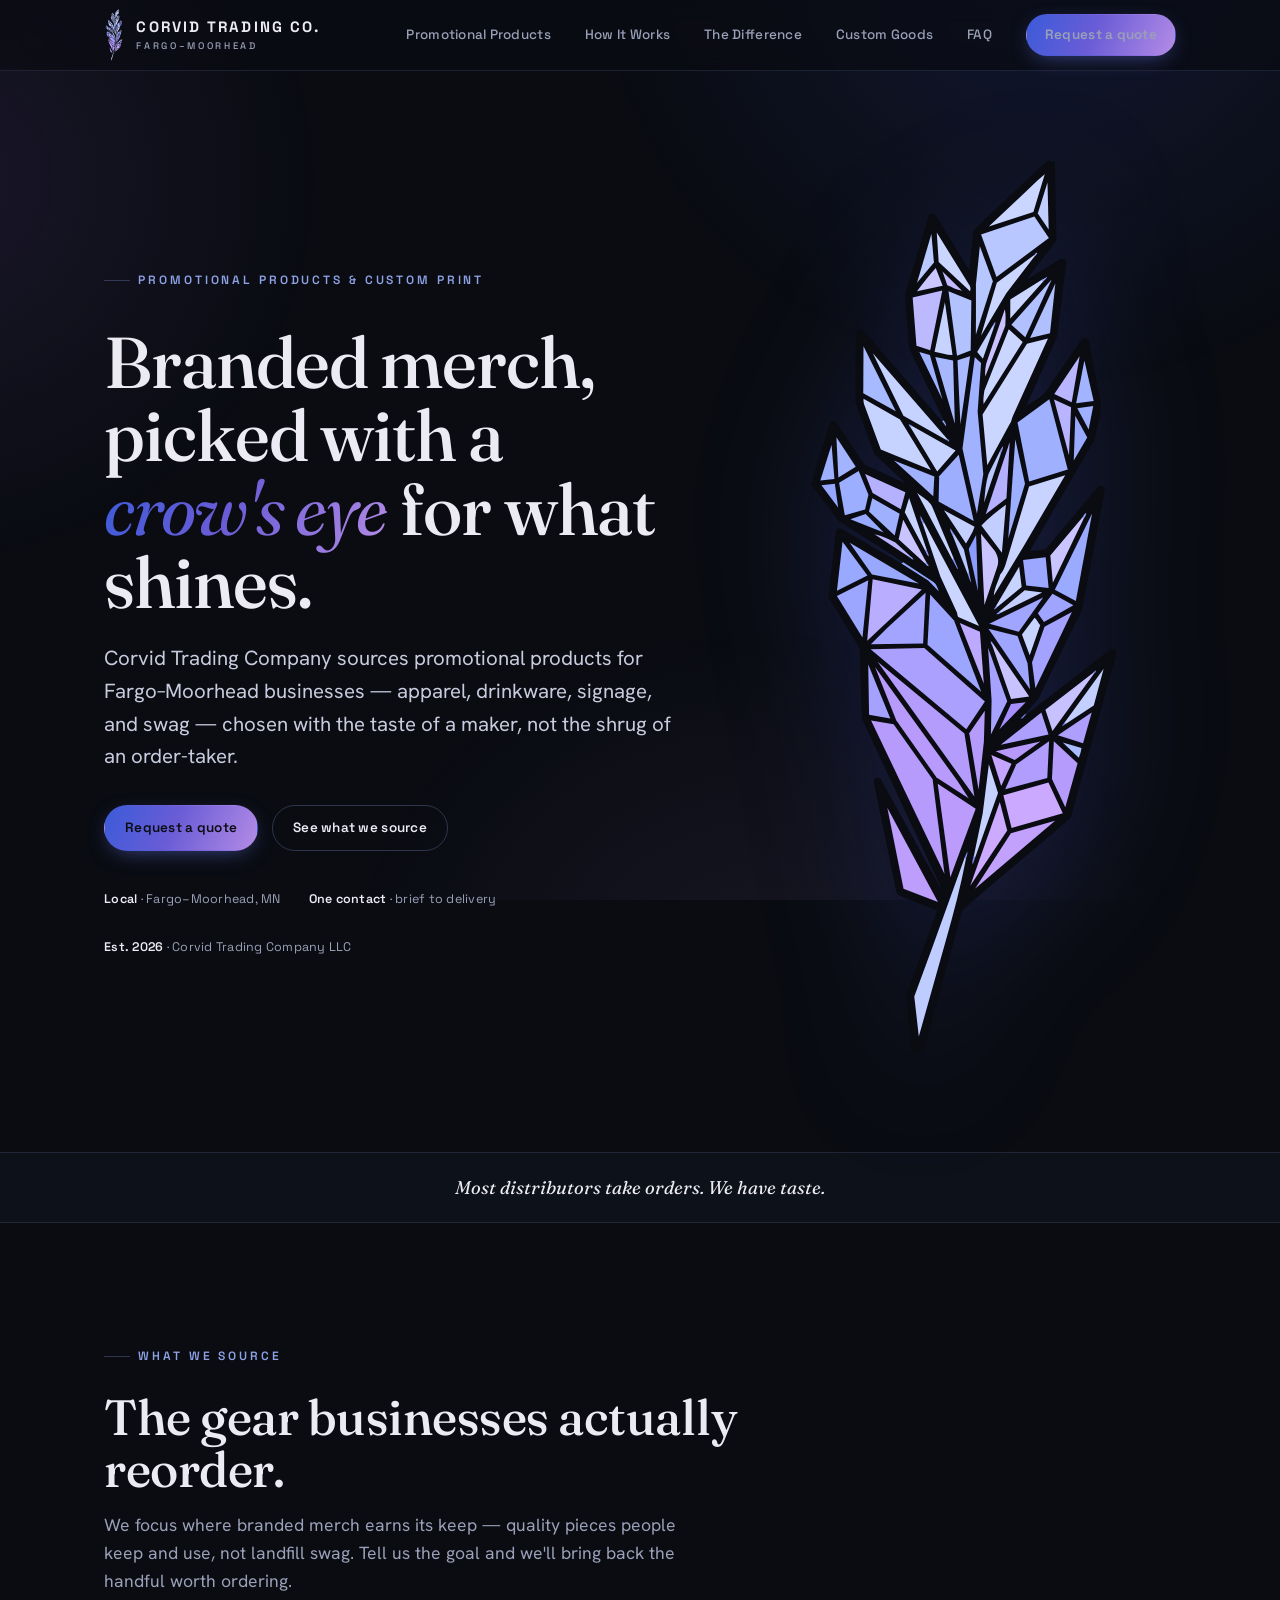
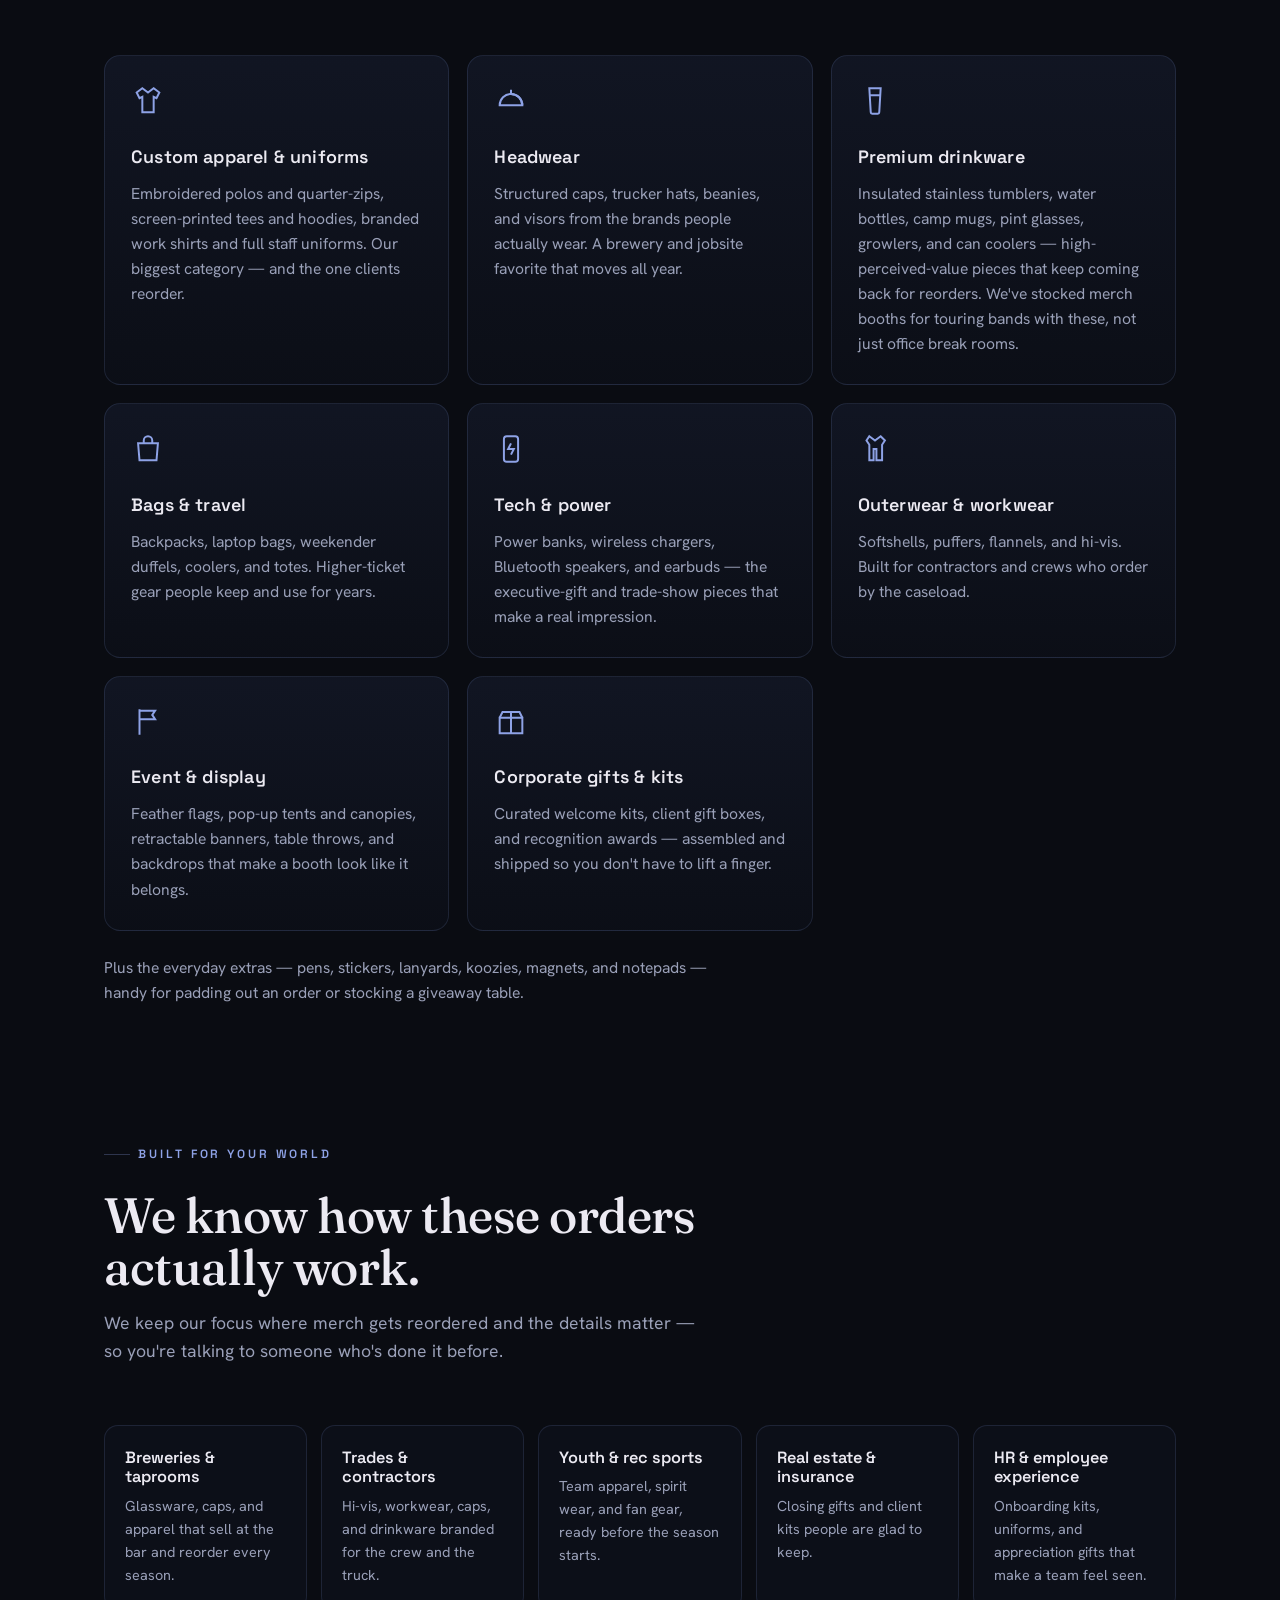
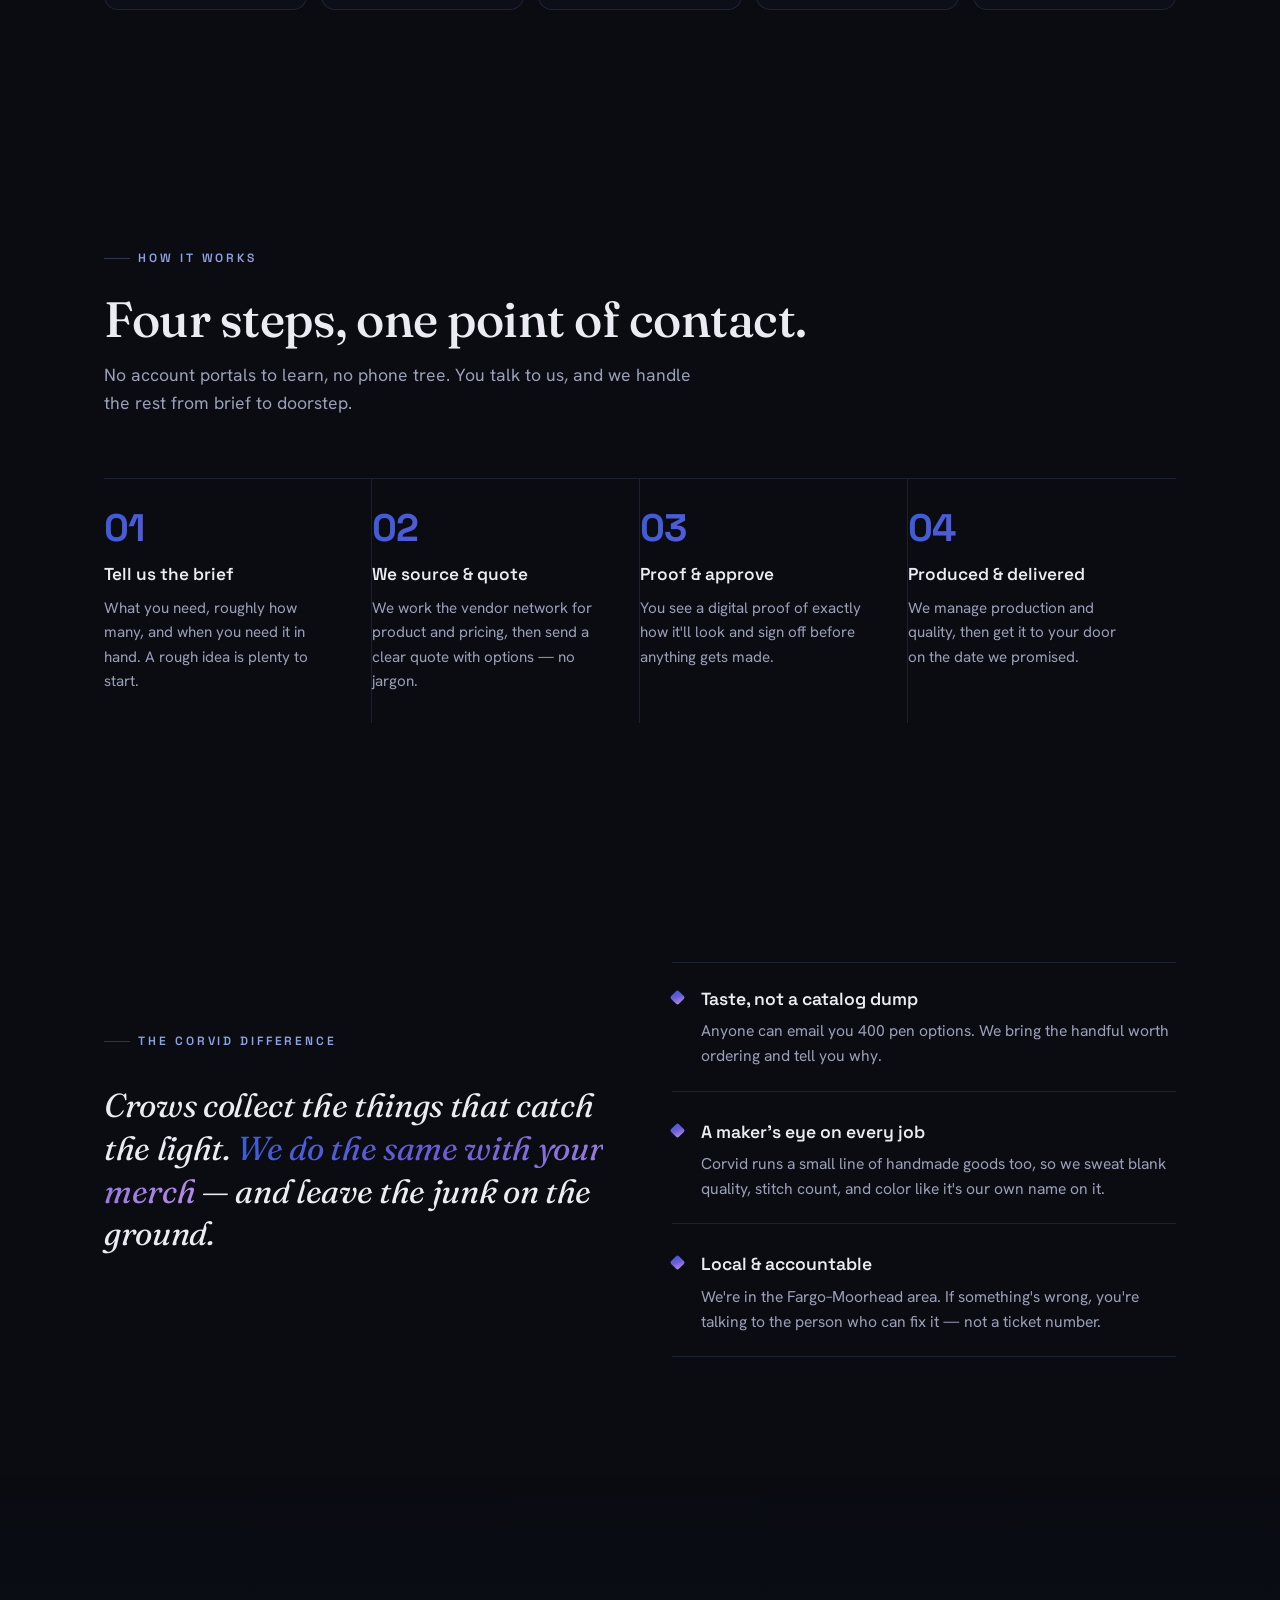
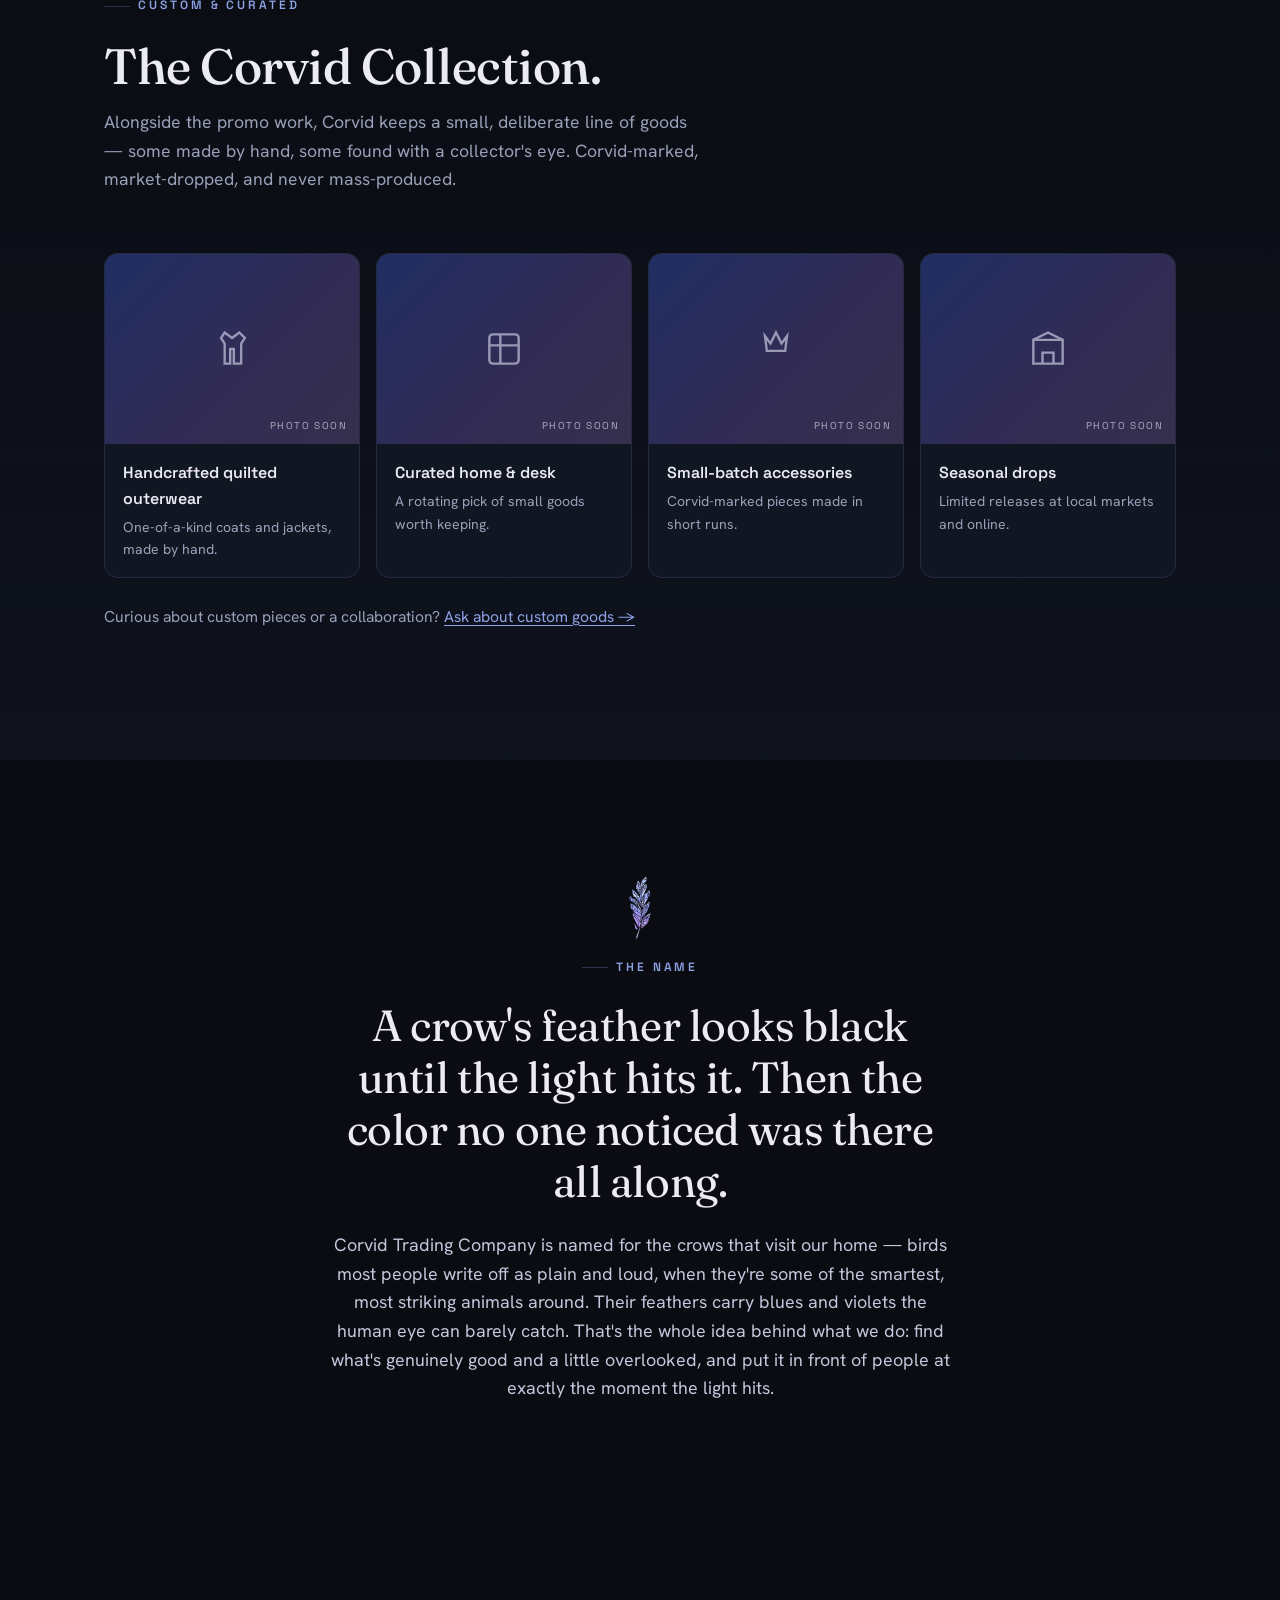
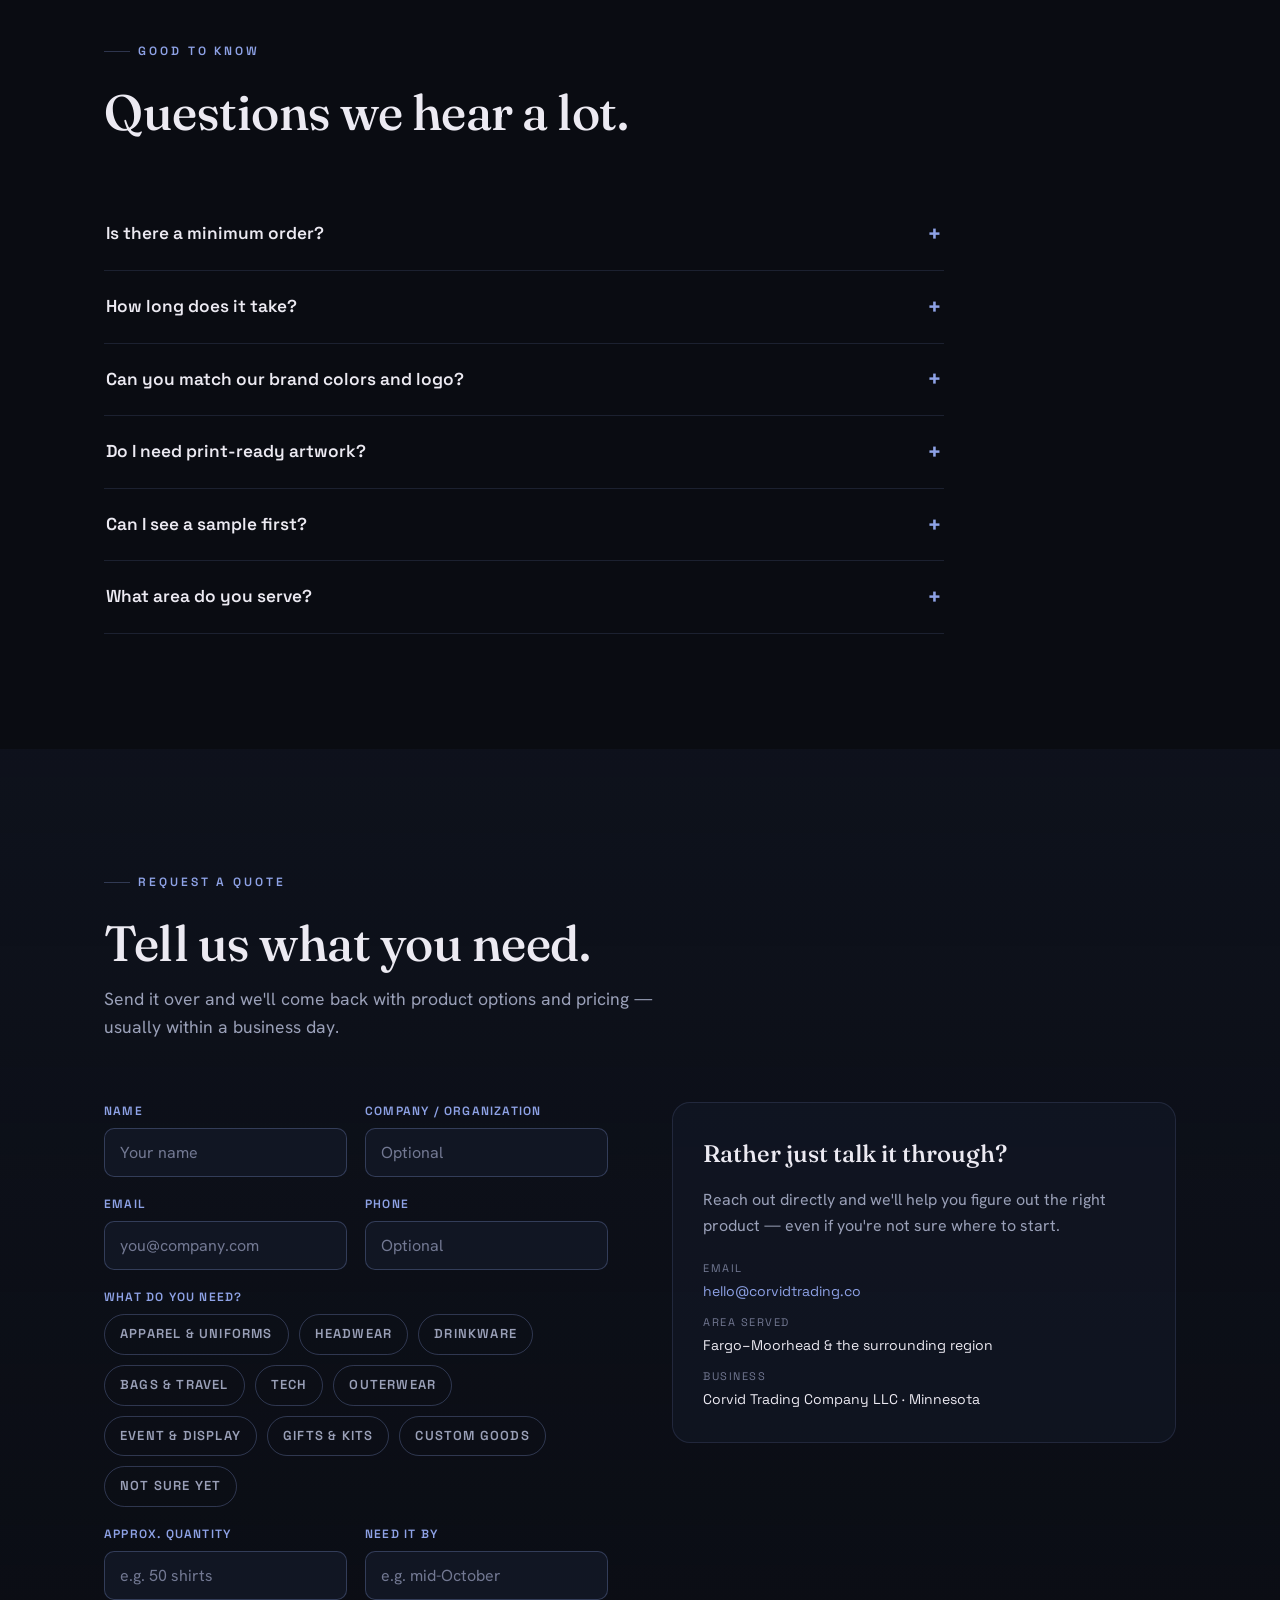
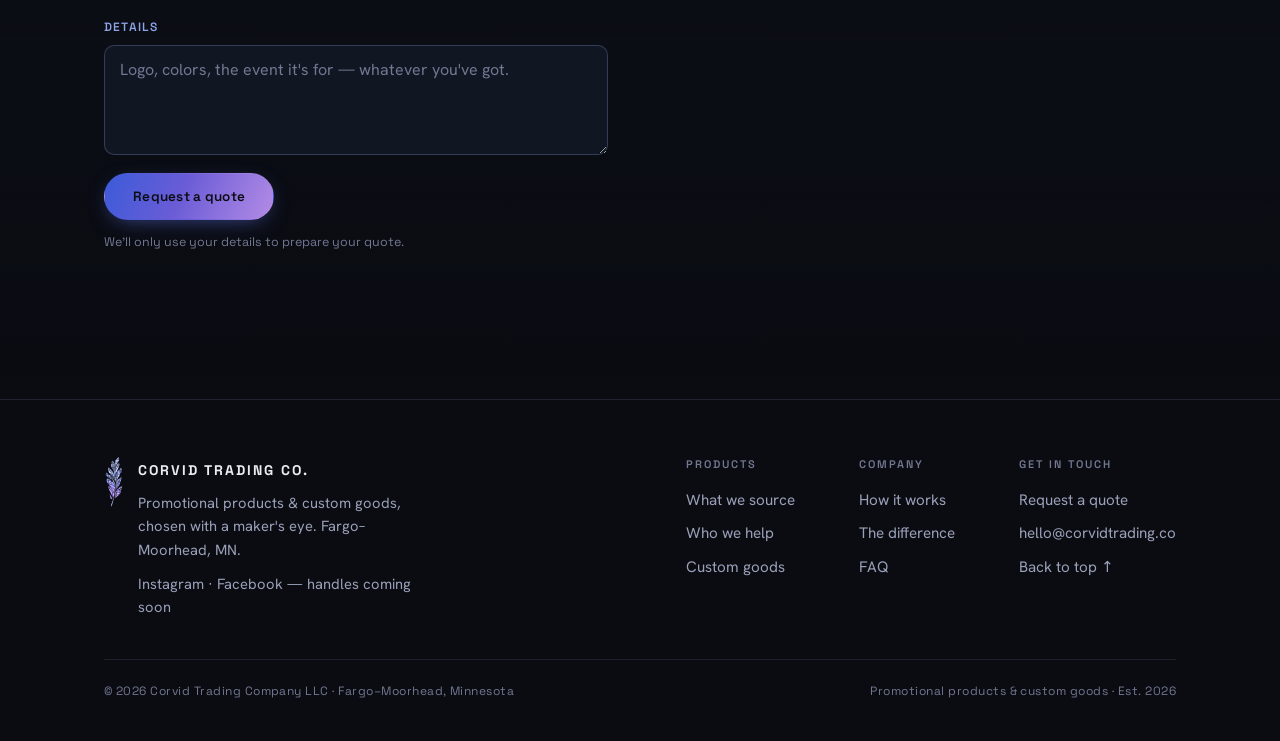
==== index.html @ 8bc4564c "Simplify positioning strip to a single centered line Drop the redundant category tag list (already c" ====
<!DOCTYPE html>
<html lang="en">
<head>
<meta charset="UTF-8">
<meta name="viewport" content="width=device-width, initial-scale=1.0">
<link rel="icon" href="favicon.svg" type="image/svg+xml">
<title>Corvid Trading Company — Promotional Products & Custom Goods · Fargo–Moorhead</title>
<meta name="description" content="Corvid Trading Company sources promotional products for Fargo–Moorhead businesses — apparel, drinkware, signage, and swag — chosen with a maker's eye. Plus a small-batch line of curated corvid goods.">
<link rel="preconnect" href="https://fonts.googleapis.com">
<link rel="preconnect" href="https://fonts.gstatic.com" crossorigin>
<link href="https://fonts.googleapis.com/css2?family=Fraunces:opsz,wght@9..144,400;9..144,500;9..144,600&family=Space+Grotesk:wght@400;500;600;700&family=Hanken+Grotesk:wght@400;500;600&display=swap" rel="stylesheet">
  <link rel="stylesheet" href="css/styles.css">
</head>
<body>
<a class="skip" href="#main">Skip to content</a>

<!-- NAV -->
<header class="nav">
  <div class="wrap nav-in">
    <a class="brand" href="#top" aria-label="Corvid Trading Company home">
      <span class="brand-mark"><img class="mark" src="assets/feather-mark.svg" alt="" aria-hidden="true"></span>
      <span class="brand-name">Corvid Trading Co.<small>Fargo–Moorhead</small></span>
    </a>
    <nav class="nav-links" id="navlinks" aria-label="Primary">
      <a href="#source">Promotional Products</a>
      <a href="#process">How It Works</a>
      <a href="#difference">The Difference</a>
      <a href="#goods">Custom Goods</a>
      <a href="#faq">FAQ</a>
      <a class="btn btn-primary" href="#quote">Request a quote</a>
    </nav>
    <button class="nav-toggle" aria-label="Menu" aria-expanded="false" id="navToggle">
      <svg width="20" height="20" viewBox="0 0 20 20" fill="none" stroke="currentColor" stroke-width="1.6"><path d="M3 6h14M3 10h14M3 14h14"/></svg>
    </button>
  </div>
</header>

<main id="main">
<span id="top"></span>

<!-- HERO -->
<section class="hero">
  <div class="wrap hero-grid">
    <div class="hero-copy">
      <span class="eyebrow">Promotional products &amp; custom print</span>
      <h1>Branded merch, picked with a <span class="shine">crow's eye</span> for what shines.</h1>
      <p class="lede">Corvid Trading Company sources promotional products for Fargo–Moorhead businesses — apparel, drinkware, signage, and swag — chosen with the taste of a maker, not the shrug of an order-taker.</p>
      <div class="hero-cta">
        <a class="btn btn-primary" href="#quote">Request a quote</a>
        <a class="btn btn-ghost" href="#source">See what we source</a>
      </div>
      <div class="hero-meta">
        <span><b>Local</b> · Fargo–Moorhead, MN</span>
        <span><b>One contact</b> · brief to delivery</span>
        <span><b>Est. 2026</b> · Corvid Trading Company LLC</span>
      </div>
    </div>
    <div class="hero-art" aria-hidden="false">
      <div class="feather-wrap"><svg width="100%" height="100%" preserveAspectRatio="xMidYMid meet" id="Layer_1" data-name="Layer 1" xmlns="http://www.w3.org/2000/svg" viewBox="650.7 37.4 746.0 1967.7">
  <defs>
    
  </defs>
  <path d="M1227.56,48.75l3.12,171.72-65.94,86.46,74.59-45.27c3.12-1.89,8.15-.52,10.27,1.2,2.04,1.66,2.88,5.53,2.21,9.57l-19.81,159.95-67.64,151.98c14.99-11.65,34.04-18.44,44.34-33.49l77.25-112.9c2.08-3.04,6.64-3.77,9-3.21,2.16.51,6.04,2.6,6.81,6.59l26.19,135.58c1.6,26.61-9.36,55.6-13.86,81.54l-141.54,243.67,34.27-3.62,114.07-135.55c2.94-3.49,6.44-4.51,9.95-3.38,3.67,1.18,6.75,4.98,5.71,10.48l-49.3,259.5-95.93,196.47-28.15,32.19c-4.39,5.87-4.33,7.04.18,3.48l186.56-143.67c3.19-2.45,7.53-.52,9.17.97,2.64,2.39,4.15,5.91,2.73,11.01l-99.82,357.15-69.46,59.85-100.94,85.18-67.16,58.17-90.8,325.68c-1.43,5.12-4.99,6.84-8.93,6.94-4.42.1-8.58-2.99-9.12-8.41l-13.89-137.78,67.89-186.01-81.31-31.97c-5.05-1.99-7.69-5.14-8.86-10.81l-48.72-236.5c-1.18-5.74.99-10.72,5.44-11.96,5.78-1.6,8.81,1.78,11.88,7.36l136.45,248.15-180.82-386.17-4.67-153.68-68.47-112.71,16.73-143.76c.33-2.8,3.09-5.2,4.61-5.92,1.57-.74,5.26-.71,7.72.71l131.2,75.94,3.81-.31,53.91,34.49c2.68,1.72-50.33-32.03-53.61-34.3-.41-.28-.26-1.38.05-2.7l-141.39-90.6-60.71-80.19,39.95-132.22c1.06-3.52,3.53-5.92,5.75-6.47,4.51-1.13,7.23.32,9.92,4.3l61.13,90.64,91.68,41.96-70.22-65.66-40.63-111.63-.03-151.87c0-4.98,2.32-8.73,6.09-10s7.45-.22,10.91,3.77l172.56,198.38c2.5.3,3.61-.39,3.36-2.08l-75.4-157.33-9.37-117.15,51.72-172.64c1.15-3.84,4.03-5.37,6.43-5.79,4.04-.71,7.19.46,9.58,4.35l73.42,119.43,9.1-86.77,33.72-32.87,128.6-120.72" fill="#0a0c12" class="ink"/>
  <g>
    <path d="M890.78,929.49l4.15-2.82,66.13,43.09c6.38,4.16,9.56,13.18,11.52,20.67l-22.97-23.99-58.83-36.96Z" fill="#93a9ff" class="f" style="--ty:0.058;--tx:0.055;--r:0.793"/>
    <path d="M979.93,617.08c1.69-.32,2.44-1.09,3.36-2.08,2.14,3.85,6.2,7.07,5.64,13.52l-9-11.45Z" fill="#92a1f8" class="f" style="--ty:0.040;--tx:0.061;--r:0.474"/>
    <path d="M1163.35,1261.72c-3.28,2.53-4.83,8.13-11.21,7.75l11.03-11.23.18,3.48Z" fill="#7488f7" class="f" style="--ty:0.104;--tx:0.095;--r:0.902"/>
    <polygon points="1073.94 1232.14 1033.11 1293.14 823.1 1117.63 940.99 1114.74 1073.94 1232.14" fill="#aba0fe" class="f" style="--ty:0.585;--tx:0.483;--r:0.625"/>
    <polygon points="959.16 1402.82 985.36 1610.47 824.22 1273.61 873.6 1281.83 959.16 1402.82" fill="#b69bfc" class="f" style="--ty:0.681;--tx:0.449;--r:0.429"/>
    <path d="M1079.14,713.72l-10.26-111.32,97.42-155.4,46.02-11.16-77.23,170.25c-2.62,5.78-2.54,12.05-6.73,17.08l-49.23,90.55Z" fill="#cad6ff" class="f" style="--ty:0.040;--tx:0.058;--r:0.319"/>
    <polygon points="1171.15 749.58 1145.57 619.96 1215.28 568.77 1255.72 723.14 1171.15 749.58" fill="#9fb0ff" class="f" style="--ty:0.333;--tx:0.582;--r:0.639"/>
    <polygon points="1029.04 1302.16 1050.87 1440.6 838.47 1145.03 1029.04 1302.16" fill="#b39cfc" class="f" style="--ty:0.634;--tx:0.482;--r:0.699"/>
    <polygon points="1214.25 214.92 1099.4 300.9 1065.57 207.56 1182.52 168.17 1214.25 214.92" fill="#b8c7ff" class="f" style="--ty:0.108;--tx:0.564;--r:0.550"/>
    <polygon points="1065.8 1210.86 948.07 1107.58 953.9 997.33 1006.21 1054.5 1065.8 1210.86" fill="#9da6ff" class="f" style="--ty:0.545;--tx:0.492;--r:0.051"/>
    <path d="M955.62,724.24l-110.12-45.24-34.38-92.95c-2.11-5.7-4.2-11.04-3.45-18.4l80.04,45.44,67.91,111.14Z" fill="#c6d3ff" class="f" style="--ty:0.043;--tx:0.058;--r:0.581"/>
    <path d="M1093.49,999.56c1.39-17.29,9.61-30.29,14.02-46.03,6.45-7.23,9.83-15.86,12.76-25.58l50.61-167.4,79.28-24.74-90.91,155.21-65.77,108.53Z" fill="#c8d4ff" class="f" style="--ty:0.041;--tx:0.050;--r:0.483"/>
    <polygon points="1070.42 732.98 1056.46 819.92 1024.77 676.87 1051.81 476.71 1065.56 489.44 1058.02 596.34 1070.42 732.98" fill="#a0b1ff" class="f" style="--ty:0.316;--tx:0.516;--r:0.714"/>
    <polygon points="1038.3 1444.41 967.88 1398.69 879.38 1273.52 832.86 1156.35 1014.22 1407.33 1038.3 1444.41" fill="#b79afc" class="f" style="--ty:0.661;--tx:0.470;--r:0.673"/>
    <polygon points="1132.44 1509.9 1114.5 1437.55 1213.44 1409.83 1244.83 1477.17 1132.44 1509.9" fill="#caa9ff" class="f" style="--ty:0.717;--tx:0.570;--r:0.865"/>
    <path d="M1031.86,1579.69c-11.24,59.3-26.56,115.91-43.01,174.43l-59.9,213.14-9.95-87.99,41.15-111.86,69.5-192.89c2.62-3.27,3.35-1.55,2.2,5.17Z" fill="#beccff" class="f" style="--ty:0.078;--tx:0.044;--r:0.744"/>
    <polygon points="1053.73 1467.64 998.23 1617.74 970.38 1412.58 1053.73 1467.64" fill="#bb9cfc" class="f" style="--ty:0.728;--tx:0.498;--r:0.436"/>
    <polygon points="935.58 986.13 815.64 1098.69 827.67 963.66 935.58 986.13" fill="#b8adff" class="f" style="--ty:0.493;--tx:0.429;--r:0.873"/>
    <polygon points="823.74 1106.72 858.99 1071.41 943.72 993.34 938.37 1104.96 823.74 1106.72" fill="#a3a4ff" class="f" style="--ty:0.526;--tx:0.429;--r:0.648"/>
    <polygon points="970.93 1671.99 895.42 1643.21 859.85 1465.26 970.93 1671.99" fill="#bd9efc" class="f" style="--ty:0.788;--tx:0.451;--r:0.132"/>
    <polygon points="972.38 793.05 973.62 737.97 1016.49 690.66 1049.49 836.11 972.38 793.05" fill="#9daeff" class="f" style="--ty:0.376;--tx:0.487;--r:0.620"/>
    <polygon points="953.95 461.32 923.82 451.68 915.44 345.77 980.48 330.51 953.95 461.32" fill="#bcb9ff" class="f" style="--ty:0.200;--tx:0.462;--r:0.827"/>
    <path d="M991.37,655.98c1.87,2.62.92,3.16-2.84,1.62l-93.39-52.27-67.16-137.12,163.4,187.77Z" fill="#c6d2ff" class="f" style="--ty:0.046;--tx:0.076;--r:0.558"/>
    <polygon points="1052.69 1642.52 1130.99 1521.09 1227.98 1493.94 1052.69 1642.52" fill="#c2a1fd" class="f" style="--ty:0.769;--tx:0.545;--r:0.794"/>
    <polygon points="1118.5 1424.92 1143 1370.01 1214.75 1319.34 1210.83 1399.76 1118.5 1424.92" fill="#b19dfd" class="f" style="--ty:0.678;--tx:0.567;--r:0.047"/>
    <polygon points="1273.5 1011.46 1227.32 987.09 1309.07 819.65 1273.5 1011.46" fill="#99aaff" class="f" style="--ty:0.467;--tx:0.621;--r:0.197"/>
    <polygon points="1042.72 462.08 1012.77 473.47 994.12 331.71 1044.22 351.99 1042.72 462.08" fill="#b2c2ff" class="f" style="--ty:0.203;--tx:0.502;--r:0.019"/>
    <path d="M937.99,843.83c-1.14-4.76-.9-7,3.11-3.32l120.12,225.76-44.55-18.98c-3.53-1.5-2.82-7.68-4.06-10.38l-36.14-78.56-38.48-114.53Z" fill="#cad6ff" class="f" style="--ty:0.037;--tx:0.042;--r:0.081"/>
    <polygon points="1184.78 1203.1 1177.39 1146.67 1204.84 1068.29 1264.89 1035.87 1184.78 1203.1" fill="#a3a3ff" class="f" style="--ty:0.552;--tx:0.588;--r:0.359"/>
    <polygon points="1250.39 1463.98 1221.03 1402.39 1225.22 1319.06 1277.3 1367.36 1250.39 1463.98" fill="#b59bfc" class="f" style="--ty:0.685;--tx:0.608;--r:0.247"/>
    <polygon points="810.88 810.94 766.65 823.23 754.01 751.98 797.02 726.18 818.42 778.34 810.88 810.94" fill="#9caeff" class="f" style="--ty:0.383;--tx:0.387;--r:0.633"/>
    <polygon points="805.33 1091.89 749.24 1000.78 817.97 966.11 805.33 1091.89" fill="#9da6ff" class="f" style="--ty:0.507;--tx:0.388;--r:0.450"/>
    <polygon points="1167.51 1147.95 1172.88 1205.4 1081.72 1072.55 1145.48 1088.58 1167.51 1147.95" fill="#9ea6ff" class="f" style="--ty:0.553;--tx:0.560;--r:0.022"/>
    <path d="M1071.12,579.59c-1.26-10.29.25-19.35,1.59-29.15l53.56-135.28,30.61,28.26-85.77,136.18Z" fill="#cad6ff" class="f" style="--ty:0.038;--tx:0.076;--r:0.355"/>
    <path d="M1082.48,190l71.13-66.78c17.51-16.31,32.86-32.9,51.66-47.95l-24.91,83.03-97.89,31.7Z" fill="#cad6ff" class="f" style="--ty:0.010;--tx:0.079;--r:0.088"/>
    <polygon points="878.47 595.09 807.07 555.82 807.59 452.78 878.47 595.09" fill="#a7b9ff" class="f" style="--ty:0.268;--tx:0.412;--r:0.233"/>
    <polygon points="1122.91 1515.11 1041.82 1636.62 1106.67 1452.66 1122.91 1515.11" fill="#ccaaff" class="f" style="--ty:0.747;--tx:0.536;--r:0.879"/>
    <path d="M910.66,630.51c-3.47-4-.72-4.47,3.57-2.69l95.3,53.76-40.25,46.09-58.62-97.16Z" fill="#c6d3ff" class="f" style="--ty:0.043;--tx:0.068;--r:0.545"/>
    <polygon points="1054.2 426.9 1054.27 316.79 1062.88 232.96 1091.32 309.81 1054.2 426.9" fill="#b6c6ff" class="f" style="--ty:0.167;--tx:0.519;--r:0.106"/>
    <polygon points="816.22 955.53 749.3 989.03 761.57 881.47 816.22 955.53" fill="#98a9ff" class="f" style="--ty:0.462;--tx:0.384;--r:0.512"/>
    <path d="M1182.11,252.56c2.44-.82,2.61.26.53,3.24l-61.79,80.41-55.61,93.66,34.83-116.77,82.04-60.54Z" fill="#cad6ff" class="f" style="--ty:0.025;--tx:0.087;--r:0.270"/>
    <path d="M1311.06,1169.39c2.99-2.28,3.69-2.23,2.38,1.41l-91.22,126-15.58-46.69,104.41-80.72Z" fill="#c7c2ff" class="f" style="--ty:0.081;--tx:0.092;--r:0.957"/>
    <polygon points="1087.11 1304.79 1088.62 1229.32 1080.92 1114.39 1122.95 1231.63 1087.11 1304.79" fill="#a7a2ff" class="f" style="--ty:0.604;--tx:0.534;--r:0.115"/>
    <polygon points="928.99 973.07 826.21 953.72 777.36 883.58 928.99 973.07" fill="#99a8ff" class="f" style="--ty:0.462;--tx:0.423;--r:0.613"/>
    <polygon points="1161.96 754.56 1125.16 874.2 1140.61 656.78 1161.96 754.56" fill="#9dafff" class="f" style="--ty:0.371;--tx:0.560;--r:0.517"/>
    <path d="M1101.3,935.9l-28.41,84.49-7.51-156.43,30.78,38.46c5.78,9.41,9.29,21.13,5.13,33.48Z" fill="#c9c4ff" class="f" style="--ty:0.067;--tx:0.078;--r:0.949"/>
    <polygon points="1213.78 983.02 1164.49 977.67 1157.72 921.8 1207.26 915.83 1213.78 983.02" fill="#9ca7ff" class="f" style="--ty:0.467;--tx:0.582;--r:0.709"/>
    <polygon points="1060.02 1425.96 1039.62 1301.78 1073.73 1252.27 1071.68 1320.55 1060.02 1425.96" fill="#b59bfc" class="f" style="--ty:0.657;--tx:0.518;--r:0.545"/>
    <path d="M1052.56,1574.39c-2.9.93-3.59-1.47-2.05-7.21l18.67-90.06,13.5-107.2,20.07,62.93-50.18,141.53Z" fill="#c5d2ff" class="f" style="--ty:0.102;--tx:0.064;--r:0.036"/>
    <polygon points="1148.11 1079.06 1083.52 1061.3 1201.8 1004.06 1148.11 1079.06" fill="#a0a5ff" class="f" style="--ty:0.516;--tx:0.559;--r:0.488"/>
    <polygon points="889.39 810.04 827.66 774.58 811.08 733.02 899.48 772.79 889.39 810.04" fill="#b5b1ff" class="f" style="--ty:0.381;--tx:0.422;--r:0.858"/>
    <polygon points="1162.58 433.09 1132.04 405.28 1220.39 306.03 1162.58 433.09" fill="#b1c1ff" class="f" style="--ty:0.193;--tx:0.571;--r:0.191"/>
    <polygon points="1004.15 483.84 1008 622.44 965.11 476.42 1004.15 483.84" fill="#a7b8ff" class="f" style="--ty:0.252;--tx:0.486;--r:0.409"/>
    <polygon points="1213.53 1304.45 1108.7 1327.2 1197.8 1256.5 1213.53 1304.45" fill="#ad9ffe" class="f" style="--ty:0.634;--tx:0.578;--r:0.197"/>
    <polygon points="1121.24 786.06 1075.78 821.36 1128.39 662.69 1121.24 786.06" fill="#b5b1ff" class="f" style="--ty:0.373;--tx:0.543;--r:0.906"/>
    <path d="M1111.24,905.76l-44.84-59.75c16.64-17.81,34.7-31.08,53.64-45.41l-8.79,105.16Z" fill="#c1ceff" class="f" style="--ty:0.070;--tx:0.095;--r:0.625"/>
    <path d="M1090.7,1111.01c-1.75-4.8-1.39-7.48,2.74-3.6l77.73,113.69-39.75,5.57-40.72-115.66Z" fill="#c8c3ff" class="f" style="--ty:0.077;--tx:0.076;--r:0.901"/>
    <polygon points="876 867.79 819.57 815.12 827 786.02 886.84 820.29 876 867.79" fill="#9fb0ff" class="f" style="--ty:0.406;--tx:0.418;--r:0.005"/>
    <path d="M1290.07,832.34l-67,139.29-5.59-59.63,70.37-83.5c3.76-2.43,3.3,0,2.21,3.85Z" fill="#cbc5ff" class="f" style="--ty:0.058;--tx:0.090;--r:0.819"/>
    <polygon points="866.44 1269.56 819.8 1261.35 817.96 1150.84 866.44 1269.56" fill="#a5a2ff" class="f" style="--ty:0.604;--tx:0.411;--r:0.034"/>
    <polygon points="1063.05 1079.3 1071.52 1192.6 1018.87 1059.83 1063.05 1079.3" fill="#bdaaff" class="f" style="--ty:0.538;--tx:0.515;--r:0.917"/>
    <path d="M1041.4,331.87l-68.85-64.18-4.22-64.67,69.26,111.95c2.74,4.74,6.59,8.19,3.81,16.9Z" fill="#cad6ff" class="f" style="--ty:0.024;--tx:0.073;--r:0.469"/>
    <polygon points="1216.76 424.37 1172.95 434.44 1228.52 315.21 1216.76 424.37" fill="#b0c0ff" class="f" style="--ty:0.195;--tx:0.590;--r:0.214"/>
    <path d="M1251.77,1280.82c-4.48,1.99-4.5.29-2.1-3.72l84.84-116.59-21.7,80.33-61.03,39.98Z" fill="#c2cfff" class="f" style="--ty:0.092;--tx:0.087;--r:0.329"/>
    <path d="M1002.84,472.06c-12.85.22-25.25-4.5-39.35-7.13l22.73-108.91,16.62,116.04Z" fill="#c6d3ff" class="f" style="--ty:0.040;--tx:0.079;--r:0.558"/>
    <polygon points="1203.47 1057.87 1190.18 1038.66 1222.29 995.64 1268.13 1021.11 1203.47 1057.87" fill="#9fa5ff" class="f" style="--ty:0.505;--tx:0.594;--r:0.504"/>
    <polygon points="1264.36 575.27 1226.25 557.38 1281.87 474.56 1264.36 575.27" fill="#b9b6ff" class="f" style="--ty:0.266;--tx:0.615;--r:0.802"/>
    <polygon points="1263 586.72 1258.46 691.95 1225.61 569.39 1263 586.72" fill="#b8b4ff" class="f" style="--ty:0.297;--tx:0.612;--r:0.909"/>
    <polygon points="1289.33 1323.58 1234.11 1306.31 1308.23 1256.26 1289.33 1323.58" fill="#ae9efd" class="f" style="--ty:0.636;--tx:0.625;--r:0.263"/>
    <polygon points="1020.27 623.94 1013.83 483.58 1041.43 474.74 1020.27 623.94" fill="#a8b9ff" class="f" style="--ty:0.269;--tx:0.500;--r:0.034"/>
    <polygon points="962.95 738.68 960.62 781.72 874.33 703.36 962.95 738.68" fill="#9fb1ff" class="f" style="--ty:0.362;--tx:0.459;--r:0.370"/>
    <polygon points="1312.62 572.52 1274.13 577.84 1292.16 484.04 1312.62 572.52" fill="#a2b4ff" class="f" style="--ty:0.269;--tx:0.634;--r:0.706"/>
    <polygon points="790.64 717.15 752.46 740.82 748.12 652.44 790.64 717.15" fill="#a2b4ff" class="f" style="--ty:0.345;--tx:0.376;--r:0.115"/>
    <path d="M1200.88,311.48l-71.27,80.53.06-42.04,67.48-42.06c6.09-2.48,7.63-2.12,3.72,3.57Z" fill="#cad6ff" class="f" style="--ty:0.021;--tx:0.085;--r:0.240"/>
    <path d="M945.36,926.82c1.49,3.89-.11,4.64-3.21,1.69l-57.45-52.23,10.02-43.06,50.64,93.6Z" fill="#c9c4ff" class="f" style="--ty:0.065;--tx:0.067;--r:0.975"/>
    <path d="M1051.26,848.5c-4.22,13.82-12.02,24.4-18.81,36.7l-48.32-72.62,67.13,35.92Z" fill="#c3d0ff" class="f" style="--ty:0.072;--tx:0.084;--r:0.490"/>
    <path d="M1004.73,916.13c.94,4.43.79,6.77-2.94,3.25l-76.56-145.36c10.87,10.21,27.5,17.34,33.1,30.78l46.39,111.33Z" fill="#c7d4ff" class="f" style="--ty:0.052;--tx:0.066;--r:0.200"/>
    <path d="M1172.31,1130.66l-17.07-45.6,27.62-36.53c5.33,4.25,7.72,10.3,12.4,16.49l-22.95,65.63Z" fill="#c7d4ff" class="f" style="--ty:0.080;--tx:0.083;--r:0.125"/>
    <path d="M1101.84,1024.26c-4.02,2.5-4.19.64-2.61-3.54l49.81-84.33,5.55,44.6-52.76,43.26Z" fill="#c7d3ff" class="f" style="--ty:0.076;--tx:0.076;--r:0.161"/>
    <polygon points="1139.52 1360.33 1097.78 1341.02 1195.65 1319.62 1139.52 1360.33" fill="#b799fc" class="f" style="--ty:0.657;--tx:0.558;--r:0.728"/>
    <polygon points="1298.45 652.65 1268.9 703.09 1272.33 605.23 1298.45 652.65" fill="#98abff" class="f" style="--ty:0.319;--tx:0.627;--r:0.434"/>
    <polygon points="962.12 268.89 925.03 313.36 956.49 206.16 962.12 268.89" fill="#bac9ff" class="f" style="--ty:0.129;--tx:0.465;--r:0.258"/>
    <polygon points="1132.42 1368.44 1109.74 1417.61 1088.11 1349.49 1132.42 1368.44" fill="#c6a5ff" class="f" style="--ty:0.672;--tx:0.545;--r:0.833"/>
    <path d="M945.44,897.06c.74,4.42.93,6.72-2.86,3.26l-44.52-83.26,9.65-31.4,37.74,111.4Z" fill="#c7d4ff" class="f" style="--ty:0.063;--tx:0.078;--r:0.116"/>
    <path d="M1074.77,518.81c-1.03-10.87.35-20.08,2.44-29.58l40.49-117.91c2.72,12.72,1.5,24.05,1.01,36.36l-43.95,111.13Z" fill="#c9c2ff" class="f" style="--ty:0.028;--tx:0.060;--r:0.880"/>
    <polygon points="1213.84 196.66 1190.02 161.59 1211.27 93.55 1213.84 196.66" fill="#c1ceff" class="f" style="--ty:0.079;--tx:0.589;--r:0.164"/>
    <path d="M1110.08,1036.76c-4.72,1.94-7.22,1.75-3.77-2.67l55-46.18,38.53,4.88-89.76,43.97Z" fill="#c3d0ff" class="f" style="--ty:0.073;--tx:0.077;--r:0.395"/>
    <polygon points="743.82 744.02 712.86 747.08 737.5 668.52 743.82 744.02" fill="#9dafff" class="f" style="--ty:0.354;--tx:0.359;--r:0.008"/>
    <path d="M981.26,319.85l-56.23,12.19c13.19-18.3,25.96-33.71,40.99-50.87l15.24,38.68Z" fill="#cdc7ff" class="f" style="--ty:0.022;--tx:0.083;--r:0.949"/>
    <polygon points="1058.65 989.87 1038.48 897.36 1054.67 866.98 1058.65 989.87" fill="#8a9dff" class="f" style="--ty:0.457;--tx:0.514;--r:0.532"/>
    <polygon points="953.19 471.77 980.76 569.22 930.01 465.28 953.19 471.77" fill="#9db1ff" class="f" style="--ty:0.241;--tx:0.466;--r:0.307"/>
    <polygon points="852 861.06 778.65 832.25 812.3 820.85 852 861.06" fill="#98aaff" class="f" style="--ty:0.412;--tx:0.402;--r:0.436"/>
    <polygon points="1301.56 635.25 1276.69 588.77 1311.64 583.93 1301.56 635.25" fill="#9eb0ff" class="f" style="--ty:0.298;--tx:0.634;--r:0.310"/>
    <polygon points="1105.78 1293.25 1131.24 1237.51 1163.51 1233.94 1105.78 1293.25" fill="#a68ffd" class="f" style="--ty:0.617;--tx:0.550;--r:0.624"/>
    <path d="M1108.08,690.47l-35.79,105.21c2.05-21.61,3.1-42.68,9.54-62.76l24.17-48.19c3.03-2.71,3.72-.8,2.08,5.74Z" fill="#b8c8ff" class="f" style="--ty:0.034;--tx:0.061;--r:0.770"/>
    <polygon points="751.94 806.24 715.24 757.77 744.69 754.41 751.94 806.24" fill="#95a7ff" class="f" style="--ty:0.381;--tx:0.362;--r:0.752"/>
    <path d="M1093.08,412.89l-23.54,67.45-12.57-15.15,34.27-57.9c2.98-2.67,3.6-.8,1.85,5.6Z" fill="#c2d0ff" class="f" style="--ty:0.029;--tx:0.077;--r:0.052"/>
    <path d="M1038.64,945.84c.93,6.47,0,8.23-2.8,5.31l-31.88-81.52c-1.71-4.95-1.66-7.44,3.03-4.03l20.88,32.82,10.77,47.42Z" fill="#b9c8ff" class="f" style="--ty:0.046;--tx:0.055;--r:0.677"/>
    <path d="M909.26,912.04c2.6,3.83.79,3.72-3.12,1.74l-74.43-48.37c17.29,3.22,31.14,11.37,45.84,18.08l31.72,28.55Z" fill="#bdb4ff" class="f" style="--ty:0.051;--tx:0.056;--r:0.842"/>
    <path d="M1285.86,1334.14c-.92,7.54-2.74,13.76-5.9,21.46l-35.28-33.53,41.17,12.06Z" fill="#acbdff" class="f" style="--ty:0.110;--tx:0.112;--r:0.741"/>
    <path d="M1023.73,331.09c-12.31-1.62-21.25-8.03-32.35-12.04l-10.53-30.39,42.88,42.43Z" fill="#c3baff" class="f" style="--ty:0.026;--tx:0.081;--r:0.961"/>
    <path d="M1001.79,919.39c1.86.02,2.54-1.77,2.94-3.25l10.21,24.09-1.45,1.29-11.7-22.13Z" fill="#8294f8" class="f" style="--ty:0.064;--tx:0.070;--r:0.813"/>
    <path d="M1035.84,951.15c2.39-.24,2.75-3.25,2.8-5.31l5.45,25.49c-4.39-6.28-5.45-13.03-8.25-20.19Z" fill="#8899f7" class="f" style="--ty:0.058;--tx:0.063;--r:0.601"/>
    <path d="M941.09,840.51c-2.03-.05-2.8,1.81-3.11,3.32-2.1-6.26-6.59-11.42-5.24-19.21l8.35,15.89Z" fill="#8394f5" class="f" style="--ty:0.051;--tx:0.057;--r:0.850"/>
    <path d="M1052.56,1574.39l-5.15,15.26c-2.65-8.49,1.58-15.18,3.1-22.47-.3,3.22.02,6.21,2.05,7.21Z" fill="#7b8cf1" class="f" style="--ty:0.095;--tx:0.064;--r:0.585"/>
    <path d="M1200.88,311.48c-.77-2.44-2.37-3.29-3.72-3.57l13.71-7.95c-1.86,4.7-6.54,7.63-9.99,11.52Z" fill="#95a6fe" class="f" style="--ty:0.019;--tx:0.077;--r:0.706"/>
    <path d="M1108.08,690.47c.02-2.6-.65-4.46-2.08-5.74,2.33-4.65,3.75-9.36,8.08-12.59-.48,7.36-3.91,12.2-6,18.32Z" fill="#8f9df1" class="f" style="--ty:0.034;--tx:0.060;--r:0.174"/>
    <path d="M1006.99,865.6c-2.24.19-3.07,2.06-3.03,4.03-2.08-5.33-6.96-9.79-5.66-17.5l8.7,13.47Z" fill="#8b9bf4" class="f" style="--ty:0.053;--tx:0.061;--r:0.444"/>
    <path d="M942.58,900.32c1.83,0,2.49-1.84,2.86-3.26,1.93,5.7,5.22,10.26,5.65,17.16-5.23-3.42-5.83-8.87-8.51-13.9Z" fill="#8795f0" class="f" style="--ty:0.044;--tx:0.046;--r:0.583"/>
    <path d="M1031.86,1579.69c.02-2.55-.65-4.37-2.2-5.17l5.5-13.02c1.66,7.17-2.17,12.23-3.3,18.2Z" fill="#7d92fd" class="f" style="--ty:0.097;--tx:0.067;--r:0.782"/>
    <path d="M1290.07,832.34c-.68-1.68-1.43-2.45-2.21-3.85,2.86-3.39,3.36-8.14,8.56-10-.23,5.96-4.1,9.18-6.34,13.85Z" fill="#96a6f9" class="f" style="--ty:0.041;--tx:0.067;--r:0.252"/>
    <path d="M1093.08,412.89c.19-2.48-.49-4.31-1.85-5.6,1.79-3.02,1.94-6.49,6-8.11.07,5.6-2.61,9.29-4.16,13.72Z" fill="#8e9df4" class="f" style="--ty:0.020;--tx:0.057;--r:0.686"/>
    <path d="M1101.84,1024.26c-2.43,1.99-3.87,5.52-8.37,5.85l5.77-9.39,2.61,3.54Z" fill="#8e9ff9" class="f" style="--ty:0.084;--tx:0.089;--r:0.149"/>
    <path d="M1251.77,1280.82l-8.18,5.5c.65-4.39,3.82-6.12,6.08-9.22l2.1,3.72Z" fill="#7a8cf5" class="f" style="--ty:0.103;--tx:0.107;--r:0.620"/>
    <path d="M906.14,913.78l3.12-1.74c2.92,2.62,6.41,3.94,8.18,8.26-5.33-.14-7.68-4.16-11.3-6.52Z" fill="#919ff4" class="f" style="--ty:0.057;--tx:0.055;--r:0.199"/>
    <path d="M942.15,928.5c1.38-.49,2.11-1.25,3.21-1.69,1.58,2.91,5.6,4.86,5.1,8.48-5.21-.65-6.1-4.78-8.3-6.79Z" fill="#8d9bf3" class="f" style="--ty:0.051;--tx:0.046;--r:0.384"/>
    <path d="M1110.08,1036.76c-3.12,1.53-5.7,4.48-10.82,4.06,1.5-3.71,4.5-4.58,7.05-6.72.09,1.98,1.9,2.8,3.77,2.67Z" fill="#8797f6" class="f" style="--ty:0.051;--tx:0.055;--r:0.724"/>
    <path d="M1093.44,1107.41c-2-.27-2.8,1.67-2.74,3.6-1.15-3.27-4.41-5.76-3.84-11,3.73,1.66,4.56,4.44,6.58,7.4Z" fill="#9aaafd" class="f" style="--ty:0.055;--tx:0.053;--r:0.093"/>
    <path d="M1182.64,255.79c-.48-.94-.39-1.94-.53-3.24,1.79-1.32,2.81-6.27,6.87-4.66-1.62,4.63-4.51,6.06-6.34,7.89Z" fill="#93a2f6" class="f" style="--ty:0.017;--tx:0.065;--r:0.124"/>
    <path d="M914.23,627.82l-3.57,2.69c-1.07-1.77-3.68-2.81-3.66-6.56,3.34.65,4.83,2.51,7.23,3.87Z" fill="#8c9bf3" class="f" style="--ty:0.042;--tx:0.056;--r:0.513"/>
    <path d="M1313.44,1170.8l-2.38-1.41,5.92-6.06c1.94,4.93-2.01,5.35-3.54,7.47Z" fill="#7488f7" class="f" style="--ty:0.096;--tx:0.107;--r:0.976"/>
    <path d="M988.52,657.6l2.84-1.62c3.31.52,5.19,2.61,3.93,6.07l-6.78-4.46Z" fill="#7783e3" class="f" style="--ty:0.058;--tx:0.081;--r:0.733"/>
  </g>
</svg></div>
  </div>
</section>

<!-- POSITIONING STRIP -->
<div class="strip">
  <div class="wrap strip-in">
    <span class="diff">Most distributors take orders. We have taste.</span>
  </div>
</div>

<!-- WHAT WE SOURCE -->
<section id="source">
  <div class="wrap">
    <div class="sec-head reveal">
      <span class="eyebrow">What we source</span>
      <h2>The gear businesses actually reorder.</h2>
      <p>We focus where branded merch earns its keep — quality pieces people keep and use, not landfill swag. Tell us the goal and we'll bring back the handful worth ordering.</p>
    </div>
    <div class="grid grid-3">
      <article class="card reveal">
        <svg class="ic" viewBox="0 0 24 24" fill="none" stroke="currentColor" stroke-width="1.4"><path d="M8 3l4 3 4-3 4 3-2 4-2-1v11H8V9L6 10 4 6z"/></svg>
        <h3>Custom apparel &amp; uniforms</h3>
        <p>Embroidered polos and quarter-zips, screen-printed tees and hoodies, branded work shirts and full staff uniforms. Our biggest category — and the one clients reorder.</p>
      </article>
      <article class="card reveal">
        <svg class="ic" viewBox="0 0 24 24" fill="none" stroke="currentColor" stroke-width="1.4"><path d="M4 15a8 8 0 0116 0z"/><path d="M12 7a8 8 0 018 8M12 7V4"/></svg>
        <h3>Headwear</h3>
        <p>Structured caps, trucker hats, beanies, and visors from the brands people actually wear. A brewery and jobsite favorite that moves all year.</p>
      </article>
      <article class="card reveal">
        <svg class="ic" viewBox="0 0 24 24" fill="none" stroke="currentColor" stroke-width="1.4"><path d="M8 3h8l-1 17a1 1 0 01-1 1h-4a1 1 0 01-1-1z"/><path d="M8 8h8"/></svg>
        <h3>Premium drinkware</h3>
        <p>Insulated stainless tumblers, water bottles, camp mugs, pint glasses, growlers, and can coolers — high-perceived-value pieces that keep coming back for reorders. We've stocked merch booths for touring bands with these, not just office break rooms.</p>
      </article>
      <article class="card reveal">
        <svg class="ic" viewBox="0 0 24 24" fill="none" stroke="currentColor" stroke-width="1.4"><path d="M5 8h14l-1 12H6z"/><path d="M9 8V6a3 3 0 016 0v2"/></svg>
        <h3>Bags &amp; travel</h3>
        <p>Backpacks, laptop bags, weekender duffels, coolers, and totes. Higher-ticket gear people keep and use for years.</p>
      </article>
      <article class="card reveal">
        <svg class="ic" viewBox="0 0 24 24" fill="none" stroke="currentColor" stroke-width="1.4"><rect x="7" y="3" width="10" height="18" rx="2"/><path d="M12 8l-2 4h4l-2 4"/></svg>
        <h3>Tech &amp; power</h3>
        <p>Power banks, wireless chargers, Bluetooth speakers, and earbuds — the executive-gift and trade-show pieces that make a real impression.</p>
      </article>
      <article class="card reveal">
        <svg class="ic" viewBox="0 0 24 24" fill="none" stroke="currentColor" stroke-width="1.4"><path d="M8 3l4 3 4-3 3 3-2 3v11h-4V12h-2v8H8V9L6 6z"/></svg>
        <h3>Outerwear &amp; workwear</h3>
        <p>Softshells, puffers, flannels, and hi-vis. Built for contractors and crews who order by the caseload.</p>
      </article>
      <article class="card reveal">
        <svg class="ic" viewBox="0 0 24 24" fill="none" stroke="currentColor" stroke-width="1.4"><path d="M6 21V3M6 4h11l-2 3 2 3H6"/></svg>
        <h3>Event &amp; display</h3>
        <p>Feather flags, pop-up tents and canopies, retractable banners, table throws, and backdrops that make a booth look like it belongs.</p>
      </article>
      <article class="card reveal">
        <svg class="ic" viewBox="0 0 24 24" fill="none" stroke="currentColor" stroke-width="1.4"><path d="M4 9h16v11H4z"/><path d="M4 9l2-4h12l2 4M12 5v15"/></svg>
        <h3>Corporate gifts &amp; kits</h3>
        <p>Curated welcome kits, client gift boxes, and recognition awards — assembled and shipped so you don't have to lift a finger.</p>
      </article>
    </div>
    <p class="reveal extras-line">Plus the everyday extras — pens, stickers, lanyards, koozies, magnets, and notepads — handy for padding out an order or stocking a giveaway table.</p>
  </div>
</section>

<!-- VERTICALS -->
<section id="verticals" style="padding-top:0">
  <div class="wrap">
    <div class="sec-head reveal">
      <span class="eyebrow">Built for your world</span>
      <h2>We know how these orders actually work.</h2>
      <p>We keep our focus where merch gets reordered and the details matter — so you're talking to someone who's done it before.</p>
    </div>
    <div class="verticals">
      <div class="vert reveal"><div class="vn">Breweries &amp; taprooms</div><p>Glassware, caps, and apparel that sell at the bar and reorder every season.</p></div>
      <div class="vert reveal"><div class="vn">Trades &amp; contractors</div><p>Hi-vis, workwear, caps, and drinkware branded for the crew and the truck.</p></div>
      <div class="vert reveal"><div class="vn">Youth &amp; rec sports</div><p>Team apparel, spirit wear, and fan gear, ready before the season starts.</p></div>
      <div class="vert reveal"><div class="vn">Real estate &amp; insurance</div><p>Closing gifts and client kits people are glad to keep.</p></div>
      <div class="vert reveal"><div class="vn">HR &amp; employee experience</div><p>Onboarding kits, uniforms, and appreciation gifts that make a team feel seen.</p></div>
    </div>
  </div>
</section>

<!-- HOW IT WORKS -->
<section id="process">
  <div class="wrap">
    <div class="sec-head reveal">
      <span class="eyebrow">How it works</span>
      <h2>Four steps, one point of contact.</h2>
      <p>No account portals to learn, no phone tree. You talk to us, and we handle the rest from brief to doorstep.</p>
    </div>
    <div class="steps">
      <div class="step reveal"><div class="n">01</div><h3>Tell us the brief</h3><p>What you need, roughly how many, and when you need it in hand. A rough idea is plenty to start.</p></div>
      <div class="step reveal"><div class="n">02</div><h3>We source &amp; quote</h3><p>We work the vendor network for product and pricing, then send a clear quote with options — no jargon.</p></div>
      <div class="step reveal"><div class="n">03</div><h3>Proof &amp; approve</h3><p>You see a digital proof of exactly how it'll look and sign off before anything gets made.</p></div>
      <div class="step reveal"><div class="n">04</div><h3>Produced &amp; delivered</h3><p>We manage production and quality, then get it to your door on the date we promised.</p></div>
    </div>
  </div>
</section>

<!-- THE DIFFERENCE -->
<section id="difference">
  <div class="wrap split">
    <div class="reveal">
      <span class="eyebrow">The Corvid difference</span>
      <p class="pull" style="margin-top:1em">Crows collect the things that catch the light. <span>We do the same with your merch</span> — and leave the junk on the ground.</p>
    </div>
    <div class="diff-list">
      <div class="diff-item reveal"><span class="dot"></span><div><h3>Taste, not a catalog dump</h3><p>Anyone can email you 400 pen options. We bring the handful worth ordering and tell you why.</p></div></div>
      <div class="diff-item reveal"><span class="dot"></span><div><h3>A maker's eye on every job</h3><p>Corvid runs a small line of handmade goods too, so we sweat blank quality, stitch count, and color like it's our own name on it.</p></div></div>
      <div class="diff-item reveal"><span class="dot"></span><div><h3>Local &amp; accountable</h3><p>We're in the Fargo–Moorhead area. If something's wrong, you're talking to the person who can fix it — not a ticket number.</p></div></div>
    </div>
  </div>
</section>

<!-- CUSTOM GOODS -->
<section id="goods" class="goods">
  <div class="wrap">
    <div class="sec-head reveal">
      <span class="eyebrow">Custom &amp; curated</span>
      <h2>The Corvid Collection.</h2>
      <p>Alongside the promo work, Corvid keeps a small, deliberate line of goods — some made by hand, some found with a collector's eye. Corvid-marked, market-dropped, and never mass-produced.</p>
    </div>
    <div class="goods-grid">
      <div class="good reveal"><div class="ph"><svg viewBox="0 0 24 24" fill="none" stroke="currentColor" stroke-width="1.3"><path d="M8 3l4 3 4-3 3 3-2 3v11h-4V12h-2v8H8V9L6 6z"/></svg></div><div class="gm"><div class="gn">Handcrafted quilted outerwear</div><p>One-of-a-kind coats and jackets, made by hand.</p></div></div>
      <div class="good reveal"><div class="ph"><svg viewBox="0 0 24 24" fill="none" stroke="currentColor" stroke-width="1.3"><rect x="4" y="4" width="16" height="16" rx="2"/><path d="M4 10h16M10 4v16"/></svg></div><div class="gm"><div class="gn">Curated home &amp; desk</div><p>A rotating pick of small goods worth keeping.</p></div></div>
      <div class="good reveal"><div class="ph"><svg viewBox="0 0 24 24" fill="none" stroke="currentColor" stroke-width="1.3"><path d="M12 3l3 6 3-4-1 8H7L6 5l3 4z"/></svg></div><div class="gm"><div class="gn">Small-batch accessories</div><p>Corvid-marked pieces made in short runs.</p></div></div>
      <div class="good reveal"><div class="ph"><svg viewBox="0 0 24 24" fill="none" stroke="currentColor" stroke-width="1.3"><path d="M4 7h16v13H4z"/><path d="M4 7l8-4 8 4M9 20v-6h6v6"/></svg></div><div class="gm"><div class="gn">Seasonal drops</div><p>Limited releases at local markets and online.</p></div></div>
    </div>
    <p class="reveal" style="margin-top:26px; color:var(--muted); font-size:.98rem">Curious about custom pieces or a collaboration? <a href="#quote" style="color:var(--peri); text-decoration:underline; text-underline-offset:3px">Ask about custom goods &rarr;</a></p>
  </div>
</section>

<!-- STORY -->
<section class="story">
  <div class="wrap sw reveal">
    <div class="mini-feather"><img class="mark" src="assets/feather-mark.svg" alt="" aria-hidden="true"></div>
    <span class="eyebrow" style="justify-content:center">The name</span>
    <h2 style="margin-top:.5em">A crow's feather looks black until the light hits it. Then the color no one noticed was there all along.</h2>
    <p>Corvid Trading Company is named for the crows that visit our home — birds most people write off as plain and loud, when they're some of the smartest, most striking animals around. Their feathers carry blues and violets the human eye can barely catch. That's the whole idea behind what we do: find what's genuinely good and a little overlooked, and put it in front of people at exactly the moment the light hits.</p>
  </div>
</section>

<!-- FAQ -->
<section id="faq">
  <div class="wrap">
    <div class="sec-head reveal">
      <span class="eyebrow">Good to know</span>
      <h2>Questions we hear a lot.</h2>
    </div>
    <div class="faq-list reveal">
      <details>
        <summary>Is there a minimum order?</summary>
        <p>Most items have a minimum — often around 12–24 for apparel and 50–100 for smaller goods — but we'll always find options that fit your quantity and budget.</p>
      </details>
      <details>
        <summary>How long does it take?</summary>
        <p>Typical turnaround is about 2–3 weeks after you approve the artwork. Rush options are often available when you're up against a date — just tell us the deadline.</p>
      </details>
      <details>
        <summary>Can you match our brand colors and logo?</summary>
        <p>Yes. Send your logo and brand colors and we'll send back a proof so you can see exactly how it'll look before anything is produced.</p>
      </details>
      <details>
        <summary>Do I need print-ready artwork?</summary>
        <p>No. Send whatever you have. If your logo needs cleanup for print or embroidery, we'll handle it as part of the job.</p>
      </details>
      <details>
        <summary>Can I see a sample first?</summary>
        <p>For larger and apparel orders we can usually get you a physical sample or a digital proof before you commit to the full run.</p>
      </details>
      <details>
        <summary>What area do you serve?</summary>
        <p>We're based in the Fargo–Moorhead area and work with businesses across the region — and we ship nationwide when a job calls for it.</p>
      </details>
    </div>
  </div>
</section>

<!-- QUOTE FORM -->
<section id="quote" class="quote">
  <div class="wrap">
    <div class="sec-head reveal">
      <span class="eyebrow">Request a quote</span>
      <h2>Tell us what you need.</h2>
      <p>Send it over and we'll come back with product options and pricing — usually within a business day.</p>
    </div>
    <div class="form-grid">
      <form id="quoteForm" novalidate>
        <input class="hp" type="text" name="company_website" tabindex="-1" autocomplete="off" aria-hidden="true">
        <div class="row">
          <div class="field"><label for="name">Name</label><input id="name" name="name" type="text" placeholder="Your name" required></div>
          <div class="field"><label for="company">Company / organization</label><input id="company" name="company" type="text" placeholder="Optional"></div>
        </div>
        <div class="row">
          <div class="field"><label for="email">Email</label><input id="email" name="email" type="email" placeholder="you@company.com" required></div>
          <div class="field"><label for="phone">Phone</label><input id="phone" name="phone" type="tel" placeholder="Optional"></div>
        </div>
        <div class="field">
          <label>What do you need?</label>
          <div class="checks">
            <label class="chk"><input type="checkbox" name="need" value="Apparel & uniforms"><span>Apparel &amp; uniforms</span></label>
            <label class="chk"><input type="checkbox" name="need" value="Headwear"><span>Headwear</span></label>
            <label class="chk"><input type="checkbox" name="need" value="Drinkware"><span>Drinkware</span></label>
            <label class="chk"><input type="checkbox" name="need" value="Bags & travel"><span>Bags &amp; travel</span></label>
            <label class="chk"><input type="checkbox" name="need" value="Tech"><span>Tech</span></label>
            <label class="chk"><input type="checkbox" name="need" value="Outerwear"><span>Outerwear</span></label>
            <label class="chk"><input type="checkbox" name="need" value="Event & display"><span>Event &amp; display</span></label>
            <label class="chk"><input type="checkbox" name="need" value="Gifts & kits"><span>Gifts &amp; kits</span></label>
            <label class="chk"><input type="checkbox" name="need" value="Custom goods"><span>Custom goods</span></label>
            <label class="chk"><input type="checkbox" name="need" value="Not sure yet"><span>Not sure yet</span></label>
          </div>
        </div>
        <div class="row">
          <div class="field"><label for="qty">Approx. quantity</label><input id="qty" name="qty" type="text" placeholder="e.g. 50 shirts"></div>
          <div class="field"><label for="deadline">Need it by</label><input id="deadline" name="deadline" type="text" placeholder="e.g. mid-October"></div>
        </div>
        <div class="field"><label for="details">Details</label><textarea id="details" name="details" placeholder="Logo, colors, the event it's for — whatever you've got."></textarea></div>
        <div>
          <button class="btn btn-primary" type="submit" style="padding:14px 28px">Request a quote</button>
          <p class="form-note" style="margin-top:12px">We'll only use your details to prepare your quote.</p>
        </div>
        <div class="form-success" id="formSuccess" role="status"></div>
      </form>
      <aside class="form-aside reveal">
        <h3>Rather just talk it through?</h3>
        <p>Reach out directly and we'll help you figure out the right product — even if you're not sure where to start.</p>
        <div class="contact">
          <div><span class="lbl">Email</span><a href="mailto:hello@corvidtrading.co">hello@corvidtrading.co</a></div>
          <div><span class="lbl">Area served</span>Fargo–Moorhead &amp; the surrounding region</div>
          <div><span class="lbl">Business</span>Corvid Trading Company LLC · Minnesota</div>
        </div>
      </aside>
    </div>
  </div>
</section>
</main>

<!-- FOOTER -->
<footer>
  <div class="wrap">
    <div class="foot-grid">
      <div class="foot-brand">
        <span><img class="mark" src="assets/feather-mark.svg" alt="" aria-hidden="true"></span>
        <div>
          <span class="brand-name" style="font-size:14px">Corvid Trading Co.</span>
          <p>Promotional products &amp; custom goods, chosen with a maker's eye. Fargo&ndash;Moorhead, MN.</p>
          <p class="foot-social">Instagram &middot; Facebook &mdash; handles coming soon</p>
        </div>
      </div>
      <div class="foot-cols">
        <div class="foot-col">
          <h4>Products</h4>
          <a href="#source">What we source</a>
          <a href="#verticals">Who we help</a>
          <a href="#goods">Custom goods</a>
        </div>
        <div class="foot-col">
          <h4>Company</h4>
          <a href="#process">How it works</a>
          <a href="#difference">The difference</a>
          <a href="#faq">FAQ</a>
        </div>
        <div class="foot-col">
          <h4>Get in touch</h4>
          <a href="#quote">Request a quote</a>
          <a href="mailto:hello@corvidtrading.co">hello@corvidtrading.co</a>
          <a href="#top">Back to top &uarr;</a>
        </div>
      </div>
    </div>
    <div class="foot-base">
      <span>&copy; 2026 Corvid Trading Company LLC &middot; Fargo&ndash;Moorhead, Minnesota</span>
      <span>Promotional products &amp; custom goods &middot; Est. 2026</span>
    </div>
  </div>
</footer>

  <script src="js/main.js"></script>
</body>
</html>
---- css/styles.css ----
:root{
    --ink:#0a0c12; --ink-2:#111623; --ink-3:#0c1017;
    --line:rgba(142,162,230,.14); --line-2:rgba(142,162,230,.28);
    --cobalt:#3b5bd9; --blue:#4f74e0; --peri:#8ea2e6;
    --violet:#8a63d4; --amethyst:#b48ce6; --indigo:#20264f;
    --bone:#eceaf2; --muted:#9aa0b8; --muted-2:#727892;
    --iri:linear-gradient(115deg,#3b5bd9 0%,#6a5cd6 45%,#b48ce6 100%);
    --serif:"Fraunces",Georgia,serif;
    --struct:"Space Grotesk",system-ui,sans-serif;
    --body:"Hanken Grotesk",system-ui,sans-serif;
    --wrap:1200px; --pad:clamp(20px,5vw,72px);
  }
  *{box-sizing:border-box}
  html{scroll-behavior:smooth}
  @media (prefers-reduced-motion:reduce){html{scroll-behavior:auto}}
  body{
    margin:0; background:var(--ink); color:var(--bone);
    font-family:var(--body); font-size:17px; line-height:1.6;
    -webkit-font-smoothing:antialiased; overflow-x:hidden;
  }
  body::before{ /* faint iridescent field */
    content:""; position:fixed; inset:0; z-index:0; pointer-events:none;
    background:
      radial-gradient(60vw 60vw at 82% -8%, rgba(59,91,217,.16), transparent 60%),
      radial-gradient(50vw 50vw at -5% 20%, rgba(138,99,212,.12), transparent 60%),
      radial-gradient(55vw 45vw at 60% 108%, rgba(180,140,230,.08), transparent 60%);
  }
  a{color:inherit}
  .wrap{max-width:var(--wrap); margin:0 auto; padding-inline:var(--pad); position:relative; z-index:1}
  .eyebrow{
    font-family:var(--struct); font-size:12px; font-weight:600;
    letter-spacing:.24em; text-transform:uppercase; color:var(--peri);
    display:inline-flex; align-items:center; gap:.7em;
  }
  .eyebrow::before{content:""; width:26px; height:1px; background:var(--line-2)}
  h1,h2,h3{margin:0; font-weight:500}
  .skip{position:absolute; left:-999px; top:0; background:var(--cobalt); color:#fff; padding:10px 16px; z-index:100; border-radius:0 0 8px 0}
  .skip:focus{left:0}
  :focus-visible{outline:2px solid var(--amethyst); outline-offset:3px; border-radius:2px}

  /* ---------- NAV ---------- */
  .nav{
    position:sticky; top:0; z-index:40;
    backdrop-filter:blur(12px); background:rgba(10,12,18,.72);
    border-bottom:1px solid var(--line);
  }
  .nav-in{display:flex; align-items:center; justify-content:space-between; height:70px}
  .brand{display:flex; align-items:center; gap:12px; text-decoration:none; letter-spacing:.02em}
  .brand-mark{display:flex; align-items:center; flex:none}
  .brand-name{font-family:var(--struct); font-weight:700; font-size:15px; letter-spacing:.14em; text-transform:uppercase}
  .brand-name small{display:block; font-size:9.5px; letter-spacing:.28em; color:var(--muted); font-weight:500}
  .nav-links{display:flex; align-items:center; gap:34px; font-family:var(--struct); font-size:13.5px; font-weight:500; letter-spacing:.02em}
  .nav-links a{text-decoration:none; color:var(--muted); transition:color .2s}
  .nav-links a:hover{color:var(--bone)}
  .btn{
    font-family:var(--struct); font-weight:600; font-size:13.5px; letter-spacing:.02em;
    text-decoration:none; display:inline-flex; align-items:center; gap:.5em;
    padding:11px 20px; border-radius:999px; border:1px solid transparent; cursor:pointer;
    transition:transform .18s, box-shadow .25s, background .25s, border-color .2s;
  }
  .btn-primary{background:var(--iri); color:#0a0c12; box-shadow:0 6px 22px -8px rgba(90,110,220,.7)}
  .btn-primary:hover{transform:translateY(-1px); box-shadow:0 12px 30px -8px rgba(120,110,230,.8)}
  .btn-ghost{border-color:var(--line-2); color:var(--bone); background:transparent}
  .btn-ghost:hover{border-color:var(--peri); background:rgba(142,162,230,.07)}
  .nav .btn{padding:9px 18px}
  .nav-toggle{display:none}

  /* ---------- HERO ---------- */
  .hero{position:relative; padding-top:clamp(40px,7vw,86px); padding-bottom:clamp(48px,7vw,96px)}
  .hero-grid{display:grid; grid-template-columns:1.15fr .85fr; gap:clamp(28px,5vw,64px); align-items:center}
  .hero-copy{max-width:640px}
  .hero h1{
    font-family:var(--serif); font-weight:500;
    font-size:clamp(2.5rem,6vw,4.5rem); line-height:1.02; letter-spacing:-.015em;
    margin:.5em 0 .1em;
  }
  .hero h1 .shine{
    background:var(--iri); -webkit-background-clip:text; background-clip:text; color:transparent;
    font-style:italic; font-weight:400;
  }
  .hero p.lede{font-size:clamp(1.05rem,1.6vw,1.28rem); color:#c7cbdd; max-width:56ch; margin:1.1em 0 0}
  .hero-cta{display:flex; flex-wrap:wrap; gap:14px; margin-top:2rem}
  .hero-meta{margin-top:2.4rem; display:flex; gap:28px; flex-wrap:wrap; font-family:var(--struct); font-size:12.5px; letter-spacing:.02em; color:var(--muted)}
  .hero-meta b{color:var(--bone); font-weight:600}
  .hero-art{position:relative; display:flex; justify-content:center; align-items:center; min-height:420px}
  .feather-wrap{position:relative; width:min(340px,80%); filter:drop-shadow(0 30px 60px rgba(40,50,120,.4))}
  .feather-svg{width:100%; height:auto; display:block}
  .hero-art .f{transform-box:fill-box; transform-origin:center; animation:tw 2.6s ease-in-out infinite; animation-delay:calc(var(--r) * -5.2s)}
  .feather-wrap:hover .f{animation-duration:1.5s}
  @keyframes tw{0%,88%,100%{filter:brightness(1) saturate(1)}12%{filter:brightness(1.72) saturate(1.4) hue-rotate(-38deg)}}
  .mark{width:auto; display:block}
  .brand-mark .mark{height:54px}
  .mini-feather .mark{height:66px; margin:0 auto}
  .foot-brand .mark{height:52px}

  /* ---------- MARQUEE / POSITIONING ---------- */
  .strip{border-block:1px solid var(--line); background:rgba(17,22,35,.5)}
  .strip-in{display:flex; align-items:center; justify-content:center; padding-block:20px}
  .strip .diff{font-family:var(--serif); font-style:italic; font-size:1.15rem; color:var(--bone); text-align:center}

  /* ---------- SECTIONS ---------- */
  section{position:relative; padding-block:clamp(64px,9vw,120px)}
  .sec-head{max-width:720px; margin-bottom:clamp(36px,5vw,60px)}
  .sec-head h2{font-family:var(--serif); font-weight:500; font-size:clamp(2rem,4vw,3.1rem); line-height:1.05; letter-spacing:-.01em; margin:.5em 0 0}
  .sec-head p{color:var(--muted); font-size:1.1rem; margin:.9em 0 0; max-width:60ch}
  .num-tag{font-family:var(--struct); font-size:12px; color:var(--muted-2); letter-spacing:.2em}

  /* source grid */
  .grid{display:grid; gap:18px}
  .grid-3{grid-template-columns:repeat(3,1fr)}
  .card{
    background:linear-gradient(180deg,rgba(20,26,42,.7),rgba(12,16,25,.7));
    border:1px solid var(--line); border-radius:16px; padding:28px 26px;
    position:relative; overflow:hidden; transition:transform .25s, border-color .3s;
  }
  .card::before{content:""; position:absolute; inset:0 0 auto 0; height:2px; background:var(--iri); opacity:0; transition:opacity .3s}
  .card:hover{transform:translateY(-4px); border-color:var(--line-2)}
  .card:hover::before{opacity:1}
  .card .ic{width:34px; height:34px; margin-bottom:16px; color:var(--peri)}
  .card h3{font-family:var(--struct); font-weight:600; font-size:1.12rem; letter-spacing:.01em}
  .card p{color:var(--muted); font-size:.98rem; margin:.6em 0 0}

  /* verticals */
  .verticals{display:grid; grid-template-columns:repeat(5,1fr); gap:14px}
  .vert{
    border:1px solid var(--line); border-radius:14px; padding:22px 20px; background:rgba(17,22,35,.4);
    transition:background .3s, border-color .3s;
  }
  .vert:hover{background:rgba(59,91,217,.09); border-color:var(--line-2)}
  .vert .vn{font-family:var(--struct); font-weight:600; font-size:1.02rem; line-height:1.2}
  .vert p{color:var(--muted); font-size:.9rem; margin:.55em 0 0}

  /* process */
  .steps{display:grid; grid-template-columns:repeat(4,1fr); gap:0; border-top:1px solid var(--line)}
  .step{padding:30px 26px 30px 0; border-right:1px solid var(--line); position:relative}
  .step:last-child{border-right:none}
  .step .n{font-family:var(--struct); font-weight:700; font-size:2.4rem; letter-spacing:-.02em; background:var(--iri); -webkit-background-clip:text; background-clip:text; color:transparent; line-height:1}
  .step h3{font-family:var(--struct); font-weight:600; font-size:1.08rem; margin-top:14px}
  .step p{color:var(--muted); font-size:.95rem; margin:.5em 0 0; padding-right:14px}

  /* difference — split */
  .split{display:grid; grid-template-columns:1fr 1fr; gap:clamp(28px,5vw,72px); align-items:center}
  .diff-list{display:grid; gap:4px; margin-top:8px}
  .diff-item{padding:22px 0; border-bottom:1px solid var(--line); display:grid; grid-template-columns:auto 1fr; gap:18px; align-items:start}
  .diff-item:first-child{border-top:1px solid var(--line)}
  .diff-item .dot{width:11px; height:11px; margin-top:7px; border-radius:2px; background:var(--iri); transform:rotate(45deg)}
  .diff-item h3{font-family:var(--struct); font-weight:600; font-size:1.1rem}
  .diff-item p{color:var(--muted); font-size:.98rem; margin:.35em 0 0}
  .pull{
    font-family:var(--serif); font-weight:400; font-style:italic;
    font-size:clamp(1.5rem,2.6vw,2.1rem); line-height:1.28; letter-spacing:-.01em;
    color:var(--bone);
  }
  .pull span{background:var(--iri); -webkit-background-clip:text; background-clip:text; color:transparent}

  /* custom goods */
  .goods{background:linear-gradient(180deg,transparent,rgba(20,26,42,.5))}
  .goods-grid{display:grid; grid-template-columns:repeat(4,1fr); gap:16px; margin-top:8px}
  .good{border:1px solid var(--line); border-radius:14px; overflow:hidden; background:var(--ink-2)}
  .good .ph{aspect-ratio:4/3; background:
      linear-gradient(135deg,rgba(59,91,217,.35),rgba(138,99,212,.28) 60%,rgba(180,140,230,.22));
      display:flex; align-items:center; justify-content:center; position:relative}
  .good .ph svg{width:44px; height:44px; opacity:.6; color:#dfe3f6}
  .good .ph::after{content:"Photo soon"; position:absolute; bottom:10px; right:12px; font-family:var(--struct); font-size:10px; letter-spacing:.14em; text-transform:uppercase; color:rgba(236,234,242,.65)}
  .good .gm{padding:16px 18px}
  .good .gm .gn{font-family:var(--struct); font-weight:600; font-size:1rem}
  .good .gm p{color:var(--muted); font-size:.88rem; margin:.3em 0 0}

  /* story */
  .story{text-align:center}
  .story .sw{max-width:760px; margin:0 auto}
  .story h2{font-family:var(--serif); font-weight:400; font-size:clamp(1.9rem,3.4vw,2.9rem); line-height:1.2; letter-spacing:-.01em}
  .story p{color:#c2c7db; font-size:1.12rem; margin:1.3em auto 0; max-width:62ch}
  .story .mini-feather{margin:0 auto 8px; opacity:.95}

  /* quote form */
  .quote{background:linear-gradient(180deg,rgba(17,22,35,.6),transparent)}
  .form-grid{display:grid; grid-template-columns:1fr 1fr; gap:clamp(28px,5vw,64px); align-items:start}
  form{display:grid; gap:18px}
  .row{display:grid; gap:18px; grid-template-columns:1fr 1fr}
  .field{display:grid; gap:7px}
  .field label{font-family:var(--struct); font-size:12px; font-weight:600; letter-spacing:.1em; text-transform:uppercase; color:var(--peri)}
  .field input, .field textarea, .field select{
    font-family:var(--body); font-size:1rem; color:var(--bone);
    background:var(--ink-2); border:1px solid var(--line-2); border-radius:10px; padding:13px 15px; width:100%;
    transition:border-color .2s, background .2s;
  }
  .field input::placeholder, .field textarea::placeholder{color:var(--muted-2)}
  .field input:focus, .field textarea:focus, .field select:focus{outline:none; border-color:var(--peri); background:#141a29}
  .field textarea{resize:vertical; min-height:110px}
  .checks{display:flex; flex-wrap:wrap; gap:10px}
  .chk{position:relative}
  .chk input{position:absolute; opacity:0; inset:0; cursor:pointer}
  .chk span{
    display:inline-flex; padding:9px 15px; border:1px solid var(--line-2); border-radius:999px;
    font-family:var(--struct); font-size:13px; color:var(--muted); cursor:pointer; transition:all .2s;
  }
  .chk input:checked + span{background:rgba(59,91,217,.16); border-color:var(--peri); color:var(--bone)}
  .chk input:focus-visible + span{outline:2px solid var(--amethyst); outline-offset:2px}
  .form-aside{border:1px solid var(--line); border-radius:18px; padding:32px 30px; background:rgba(20,26,42,.5)}
  .form-aside h3{font-family:var(--serif); font-size:1.5rem; font-weight:500}
  .form-aside p{color:var(--muted); margin:.9em 0 0; font-size:1rem}
  .form-aside .contact{margin-top:22px; display:grid; gap:12px; font-family:var(--struct); font-size:14px}
  .form-aside .contact a{color:var(--peri); text-decoration:none}
  .form-aside .contact .lbl{color:var(--muted-2); font-size:11px; letter-spacing:.14em; text-transform:uppercase; display:block; margin-bottom:2px}
  .form-note{font-size:12.5px; color:var(--muted-2); font-family:var(--struct)}
  .form-success{
    display:none; padding:16px 18px; border-radius:12px; margin-top:4px;
    background:rgba(59,91,217,.14); border:1px solid var(--peri); color:var(--bone); font-size:.98rem;
  }
  .form-success.show{display:block}

  /* footer */
  footer{border-top:1px solid var(--line); padding-block:56px 40px; margin-top:20px}
  .foot-grid{display:flex; justify-content:space-between; gap:40px; flex-wrap:wrap; align-items:flex-start}
  .foot-brand{display:flex; gap:14px; align-items:flex-start; max-width:320px}
  .foot-brand .mark{flex:none}
  .foot-brand p{color:var(--muted); font-size:.92rem; margin:.5em 0 0}
  .foot-cols{display:flex; gap:64px; flex-wrap:wrap}
  .foot-col h4{font-family:var(--struct); font-size:11px; letter-spacing:.18em; text-transform:uppercase; color:var(--muted-2); margin:0 0 14px; font-weight:600}
  .foot-col a{display:block; text-decoration:none; color:var(--muted); font-size:.95rem; margin-bottom:9px; transition:color .2s}
  .foot-col a:hover{color:var(--bone)}
  .foot-base{margin-top:40px; padding-top:22px; border-top:1px solid var(--line); display:flex; justify-content:space-between; gap:16px; flex-wrap:wrap; font-family:var(--struct); font-size:12px; letter-spacing:.04em; color:var(--muted-2)}

  /* reveal */
  .reveal{opacity:0; transform:translateY(22px); transition:opacity .7s ease, transform .7s ease}
  .reveal.in{opacity:1; transform:none}
  @media (prefers-reduced-motion:reduce){
    .reveal{opacity:1; transform:none; transition:none}
    .hero-art .f{animation:none !important; filter:none !important}
    .facet{animation:none !important}
  }


  /* fleshed-out content */
  .extras-line{margin-top:24px; color:var(--muted); font-size:.98rem; max-width:70ch}
  #faq .faq-list{max-width:840px}
  #faq details{border-bottom:1px solid var(--line)}
  #faq summary{list-style:none; cursor:pointer; padding:22px 2px; display:flex; justify-content:space-between; gap:24px; align-items:center;
    font-family:var(--struct); font-weight:600; font-size:1.08rem; color:var(--bone)}
  #faq summary::-webkit-details-marker{display:none}
  #faq summary::after{content:"+"; color:var(--peri); font-size:1.5rem; line-height:1; transition:transform .25s; flex:none}
  #faq details[open] summary::after{transform:rotate(45deg)}
  #faq details p{color:var(--muted); margin:0 0 24px; max-width:72ch; font-size:1rem; line-height:1.6}
  .hp{position:absolute !important; left:-9999px !important; top:auto; width:1px; height:1px; overflow:hidden}
  .foot-social{font-size:.82rem; color:var(--muted-2); margin-top:10px !important}

  /* ---------- RESPONSIVE ---------- */
  @media (max-width:960px){
    .hero-grid{grid-template-columns:1fr; gap:8px}
    .hero-art{order:-1; min-height:300px}
    .feather-wrap{width:min(240px,60%)}
    .grid-3{grid-template-columns:1fr 1fr}
    .verticals{grid-template-columns:1fr 1fr 1fr}
    .steps{grid-template-columns:1fr 1fr}
    .step{border-right:none; border-bottom:1px solid var(--line); padding-right:0}
    .split{grid-template-columns:1fr}
    .goods-grid{grid-template-columns:1fr 1fr}
    .form-grid{grid-template-columns:1fr}
  }
  @media (max-width:620px){
    body{font-size:16px}
    .nav-links{display:none}
    .nav-links.open{display:flex; position:absolute; top:70px; left:0; right:0; flex-direction:column; gap:0; background:var(--ink-2); border-bottom:1px solid var(--line); padding:8px 0}
    .nav-links.open a{padding:14px var(--pad)}
    .nav-links.open .btn{margin:10px var(--pad)}
    .nav-toggle{display:inline-flex; background:none; border:1px solid var(--line-2); color:var(--bone); border-radius:8px; width:42px; height:38px; align-items:center; justify-content:center; cursor:pointer}
    .grid-3{grid-template-columns:1fr}
    .verticals{grid-template-columns:1fr 1fr}
    .steps{grid-template-columns:1fr}
    .goods-grid{grid-template-columns:1fr 1fr}
    .row{grid-template-columns:1fr}
    .hero-meta{gap:18px}
  }
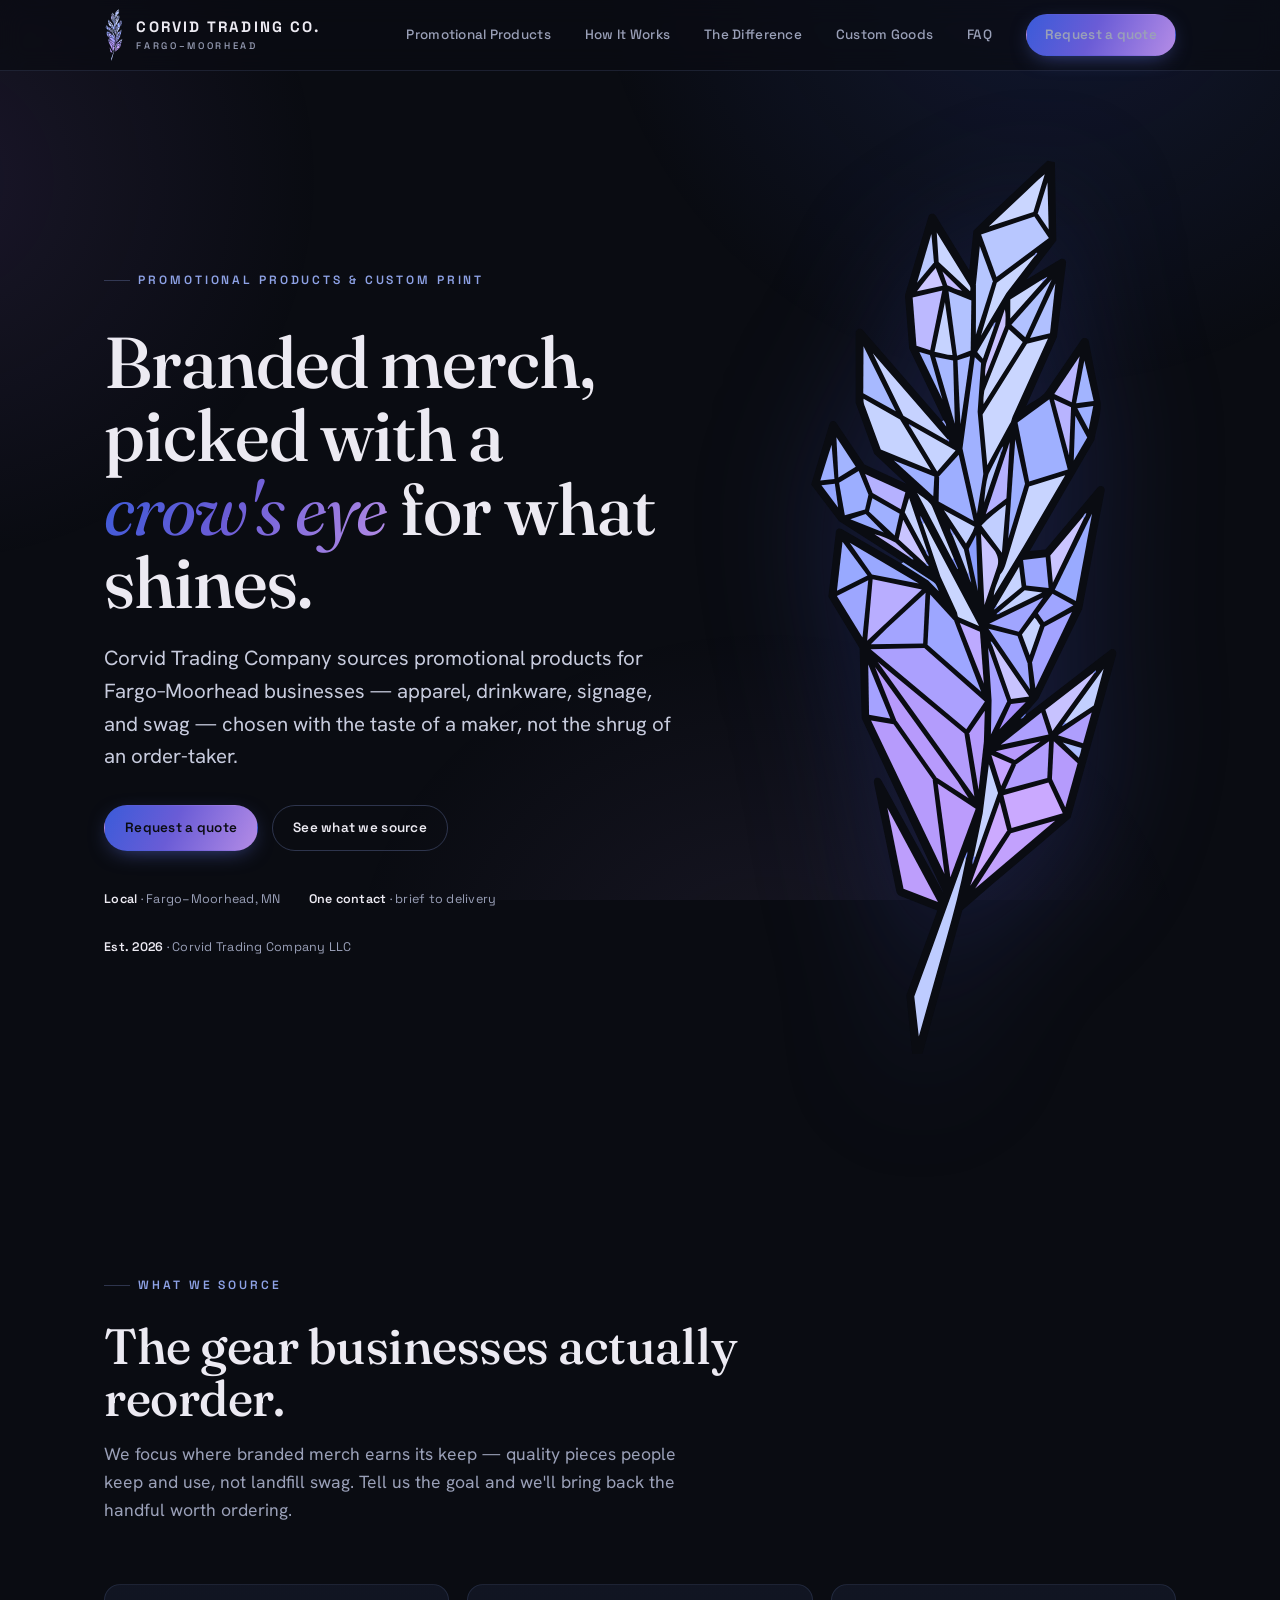
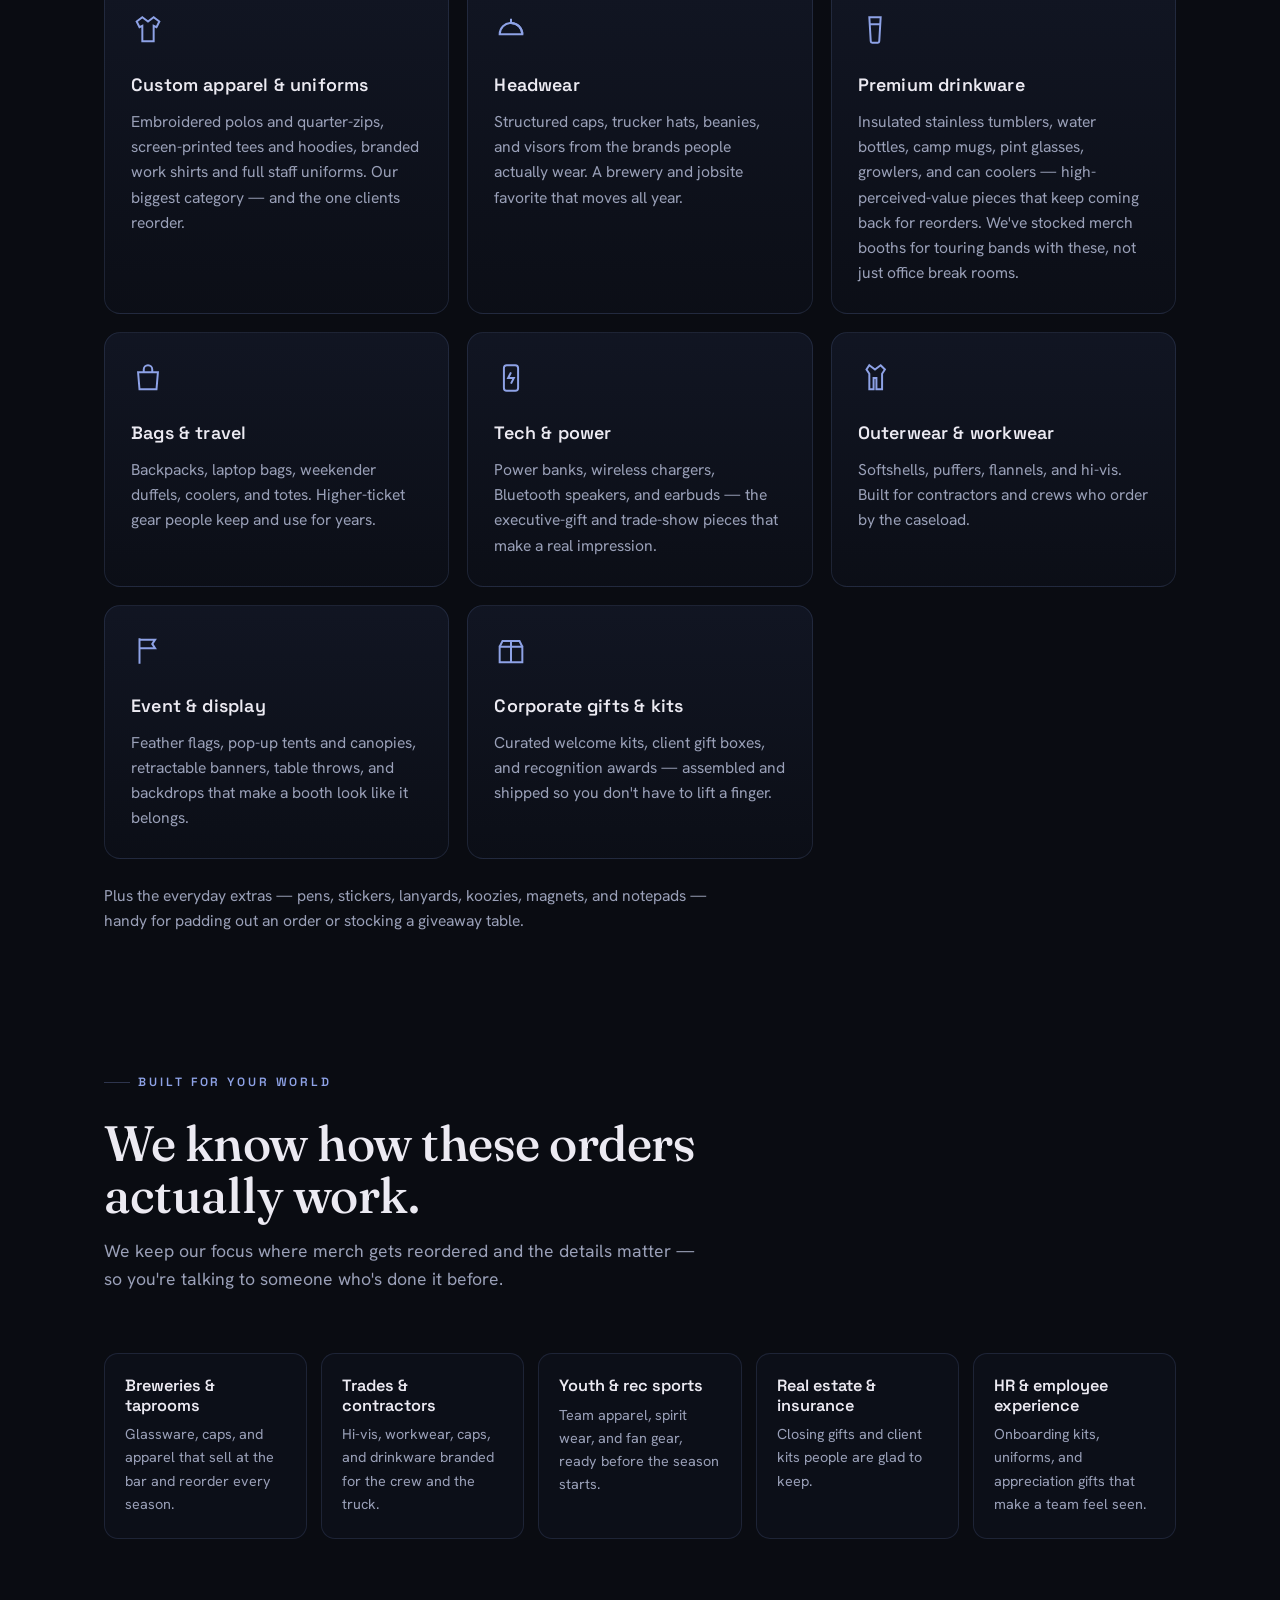
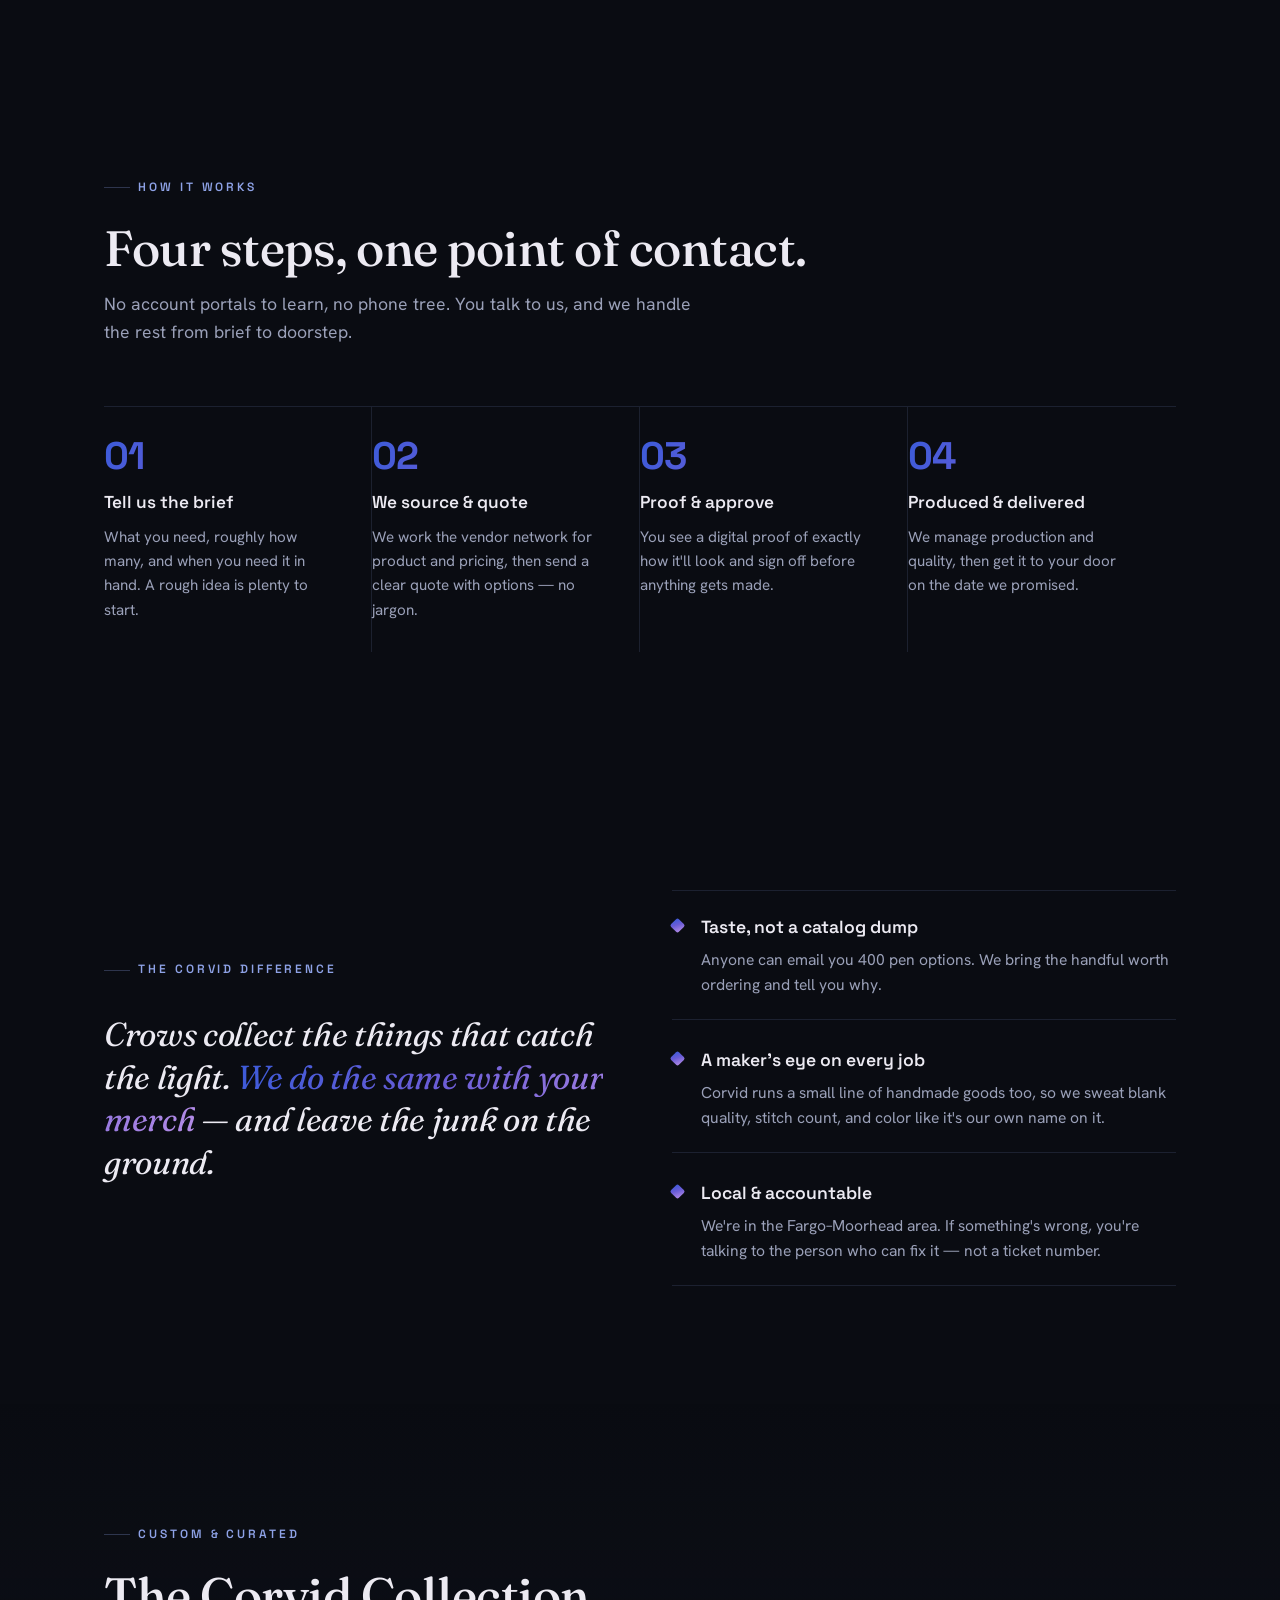
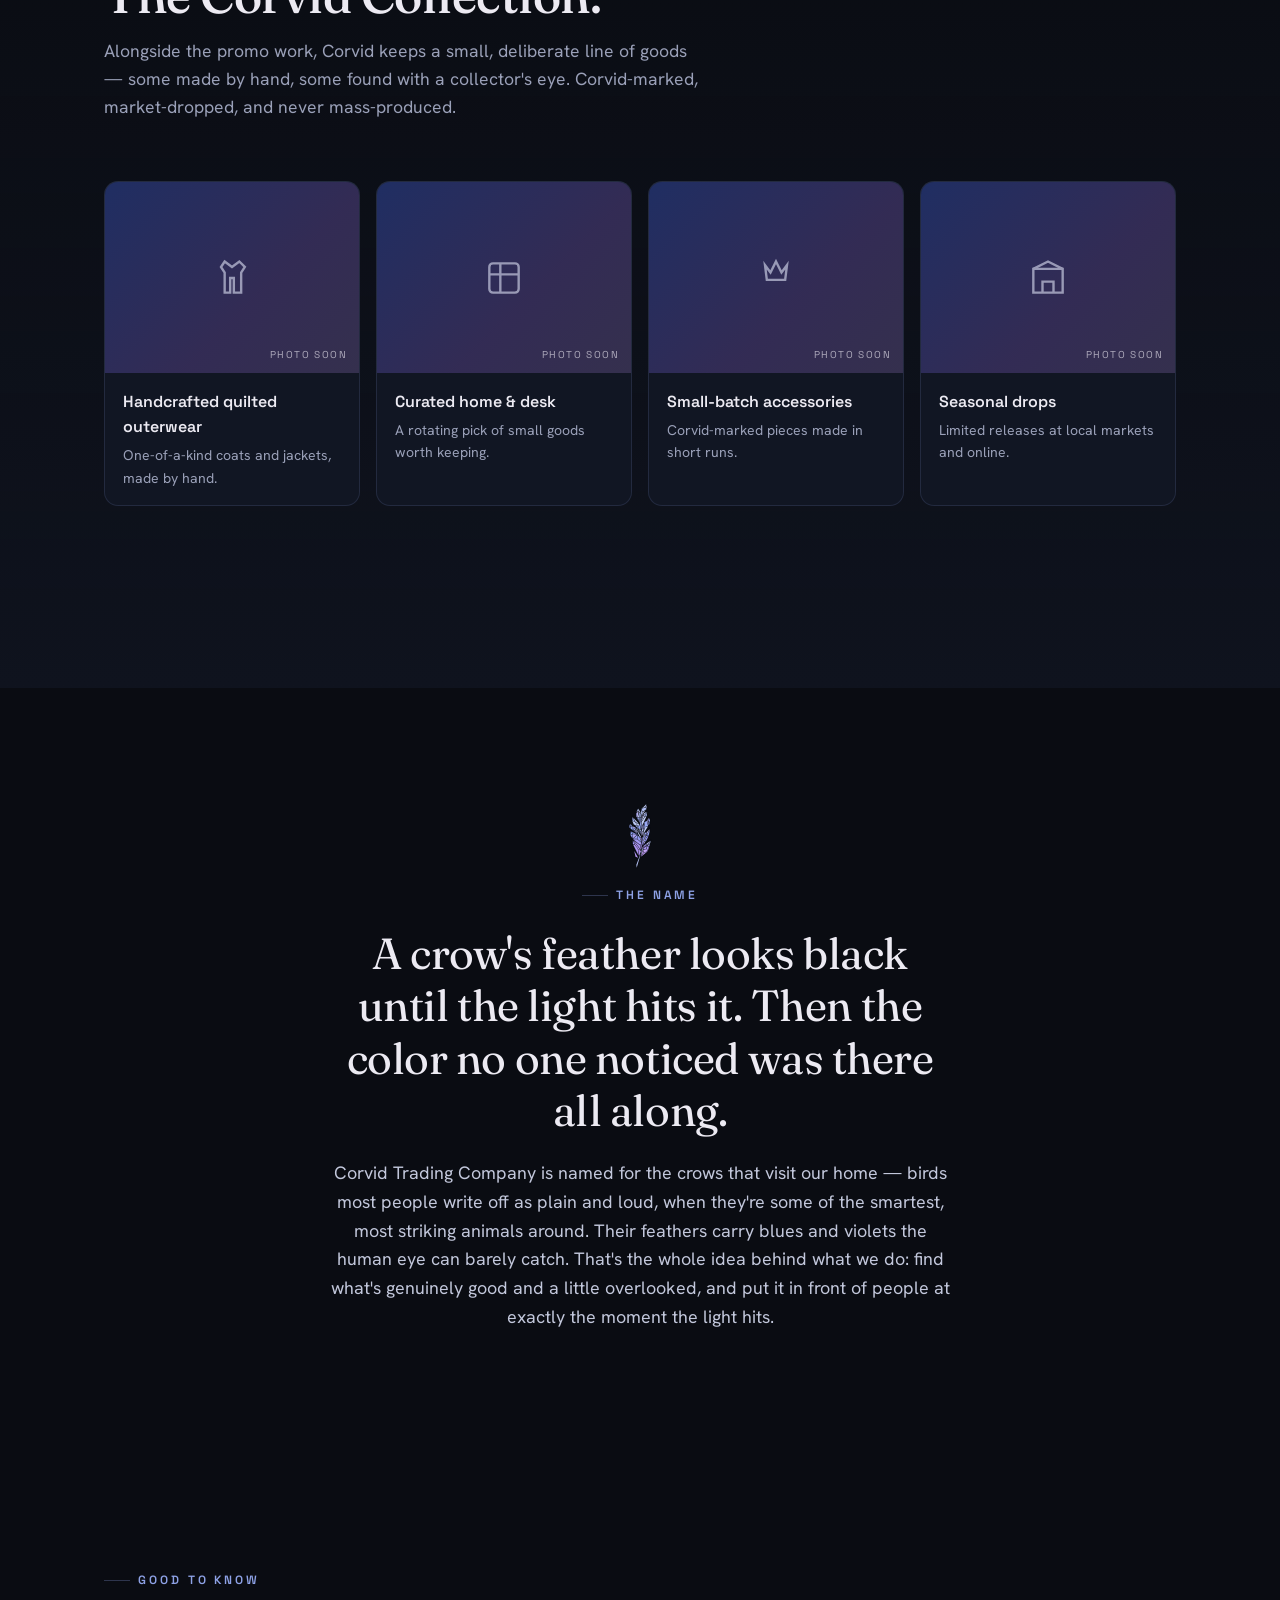
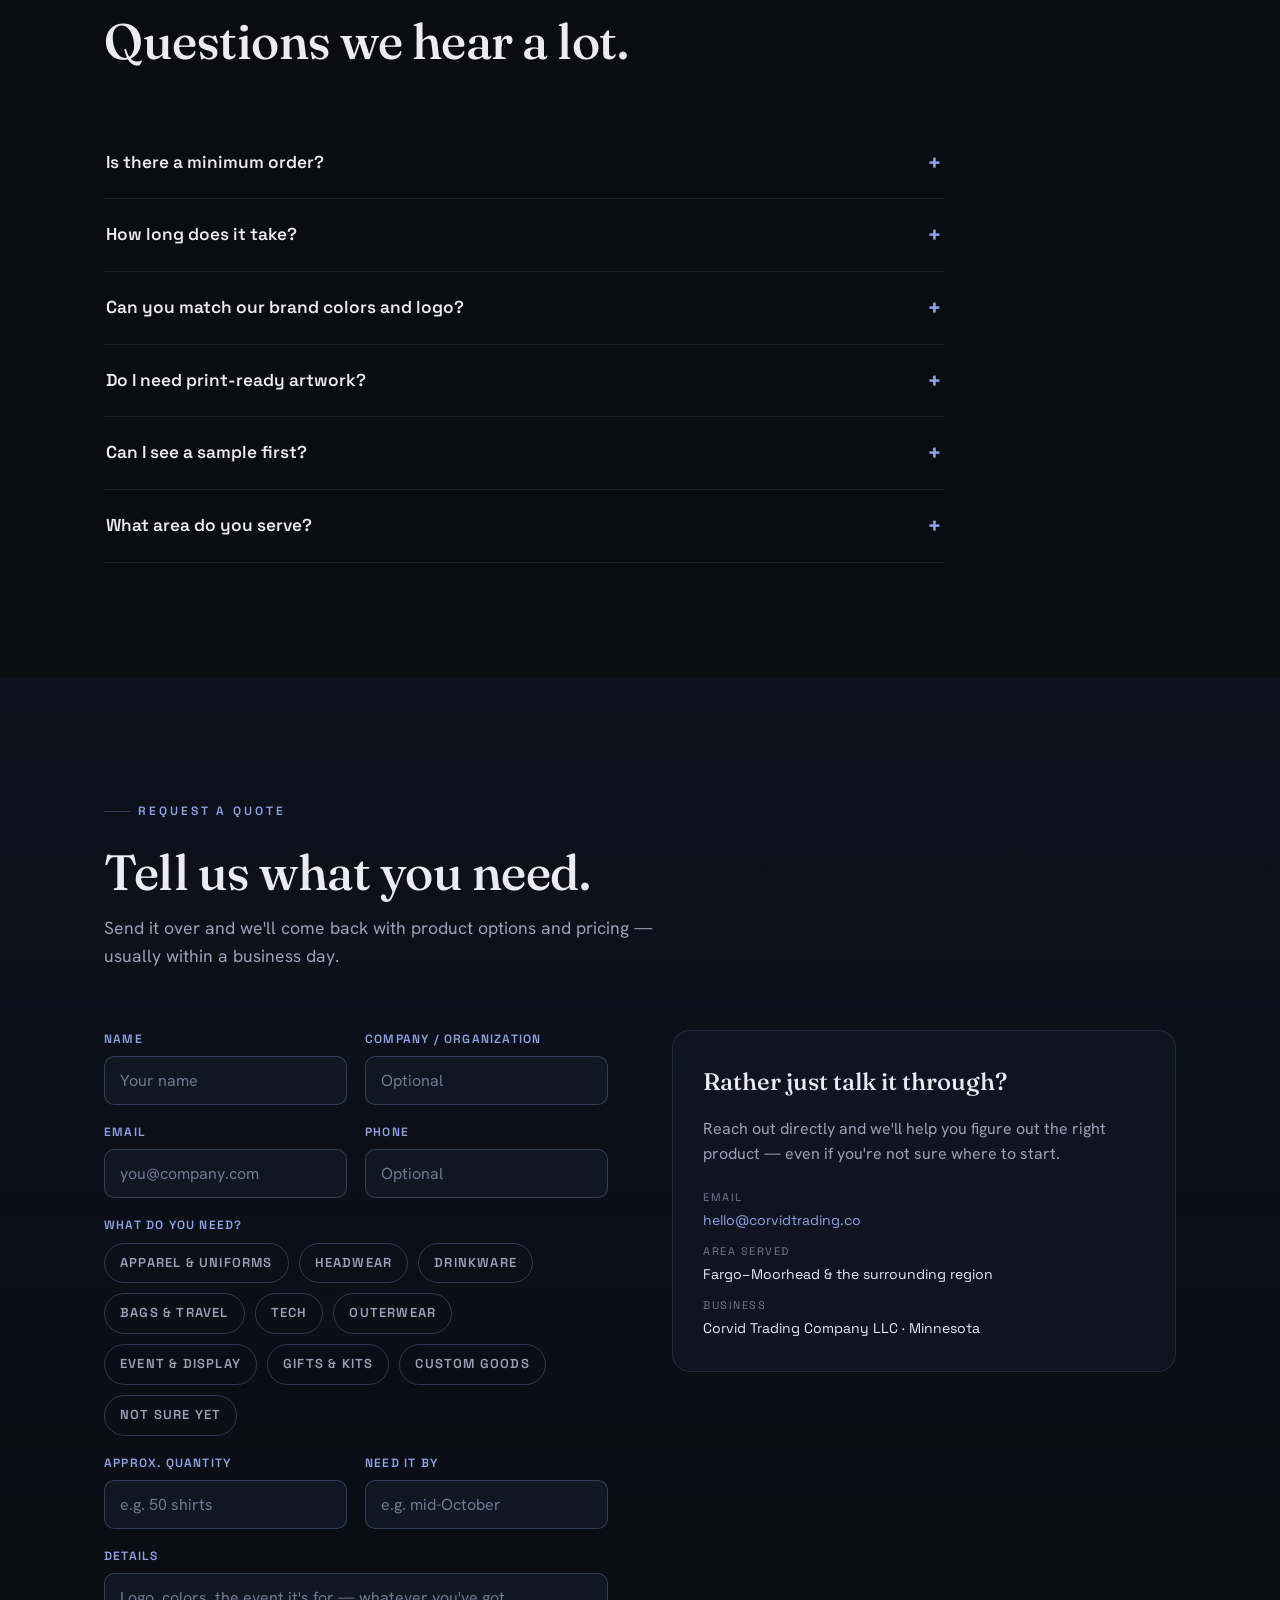
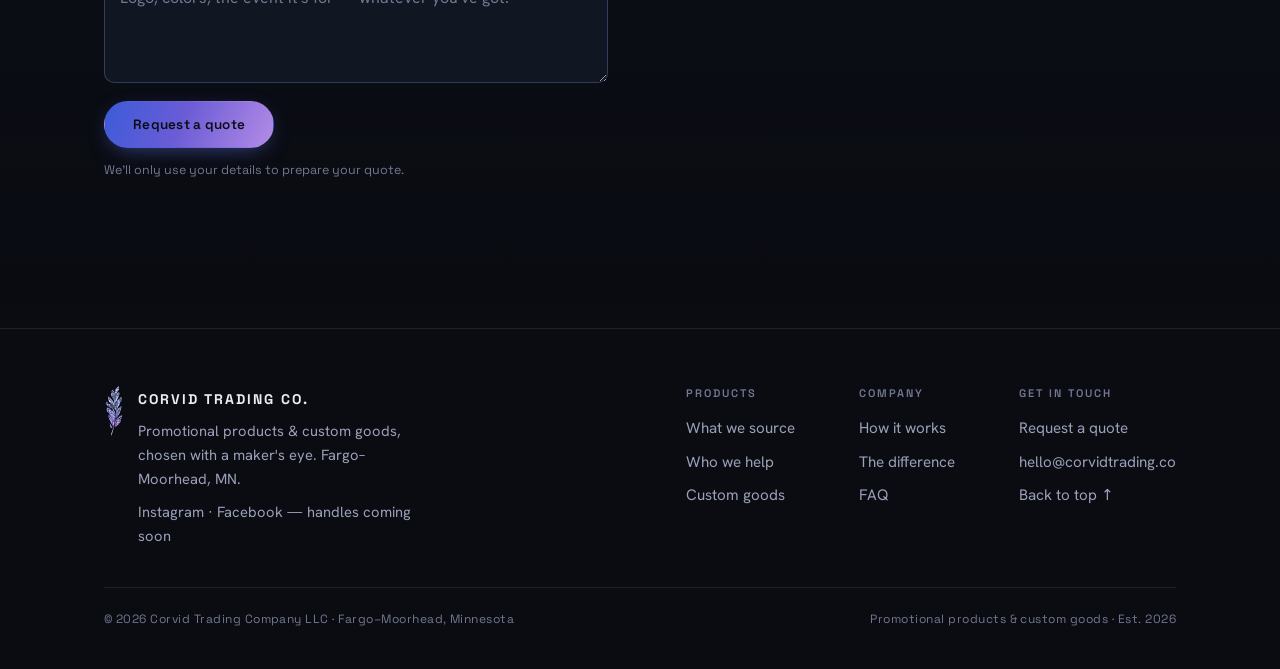
==== commit 80a47e28: "Remove redundant positioning strip; add experimental personalized welcome banner - Cut the "Most dis" ====
--- a/index.html
+++ b/index.html
@@ -10,6 +10,7 @@
 <link rel="preconnect" href="https://fonts.gstatic.com" crossorigin>
 <link href="https://fonts.googleapis.com/css2?family=Fraunces:opsz,wght@9..144,400;9..144,500;9..144,600&family=Space+Grotesk:wght@400;500;600;700&family=Hanken+Grotesk:wght@400;500;600&display=swap" rel="stylesheet">
   <link rel="stylesheet" href="css/styles.css">
+  <link rel="stylesheet" href="css/welcome.css"><!-- EXPERIMENTAL: see index.html #welcomeBanner comment for removal -->
 </head>
 <body>
 <a class="skip" href="#main">Skip to content</a>
@@ -37,6 +38,37 @@
 
 <main id="main">
 <span id="top"></span>
+
+<!-- ================================================================
+     EXPERIMENTAL: Personalized client welcome banner
+     Shows only when the page loads with ?welcome=<slug> and that slug
+     exists in js/welcome-clients.json (e.g. ?welcome=hank). Hidden by
+     default — invisible to every normal visitor, no effect otherwise.
+
+     TO REMOVE THIS FEATURE COMPLETELY:
+       1. Delete this <section id="welcomeBanner"> block.
+       2. Delete the css/welcome.css <link> tag in <head>.
+       3. Delete the js/welcome.js <script> tag near the bottom of this file.
+       4. Delete these files: css/welcome.css, js/welcome.js,
+          js/welcome-clients.json, assets/feather-welcome.svg.
+       Nothing else on the site references them.
+
+     TO ADD A NEW PERSONALIZED WELCOME (no coding needed):
+       Open js/welcome-clients.json and add an entry — copy the "hank"
+       one and change the values. Then share a link like:
+         https://red-cliff-0f6d37810.3.azurestaticapps.net/?welcome=<slug>
+     ================================================================ -->
+<section id="welcomeBanner" class="welcome-banner" hidden>
+  <div class="wrap welcome-in">
+    <div class="welcome-feather"><img src="assets/feather-welcome.svg" alt="" aria-hidden="true"></div>
+    <div class="welcome-copy">
+      <span class="eyebrow">Welcome back</span>
+      <h2>Welcome, <span id="welcomeName">friend</span>.</h2>
+      <p id="welcomeMessage">We've updated a few things just for you.</p>
+      <a class="btn btn-primary" id="welcomeCta" href="#" target="_blank" rel="noopener">View your order options</a>
+    </div>
+  </div>
+</section>
 
 <!-- HERO -->
 <section class="hero">
@@ -189,13 +221,6 @@
   </div>
 </section>
 
-<!-- POSITIONING STRIP -->
-<div class="strip">
-  <div class="wrap strip-in">
-    <span class="diff">Most distributors take orders. We have taste.</span>
-  </div>
-</div>
-
 <!-- WHAT WE SOURCE -->
 <section id="source">
   <div class="wrap">
@@ -464,5 +489,6 @@
 </footer>
 
   <script src="js/main.js"></script>
+  <script src="js/welcome.js" defer></script><!-- EXPERIMENTAL: see index.html #welcomeBanner comment for removal -->
 </body>
 </html>
--- a/css/styles.css
+++ b/css/styles.css
@@ -93,11 +93,6 @@
   .mini-feather .mark{height:66px; margin:0 auto}
   .foot-brand .mark{height:52px}
 
-  /* ---------- MARQUEE / POSITIONING ---------- */
-  .strip{border-block:1px solid var(--line); background:rgba(17,22,35,.5)}
-  .strip-in{display:flex; align-items:center; justify-content:center; padding-block:20px}
-  .strip .diff{font-family:var(--serif); font-style:italic; font-size:1.15rem; color:var(--bone); text-align:center}
-
   /* ---------- SECTIONS ---------- */
   section{position:relative; padding-block:clamp(64px,9vw,120px)}
   .sec-head{max-width:720px; margin-bottom:clamp(36px,5vw,60px)}
--- a/css/welcome.css
+++ b/css/welcome.css
@@ -0,0 +1,27 @@
+/* ================================================================
+   EXPERIMENTAL: Personalized client welcome banner
+
+   Delete this file (and its <link> tag in index.html's <head>) to
+   remove this feature's styling. See the comment block above the
+   #welcomeBanner section in index.html for the full removal steps.
+   ================================================================ */
+.welcome-banner{
+  background:linear-gradient(180deg, rgba(138,99,212,.12), transparent);
+  border-bottom:1px solid var(--line);
+}
+.welcome-in{
+  display:flex; align-items:center; gap:32px;
+  padding-block:clamp(28px,5vw,48px); flex-wrap:wrap;
+}
+.welcome-feather{width:56px; flex:none}
+.welcome-feather img{width:100%; height:auto; display:block}
+.welcome-copy{flex:1 1 320px; min-width:0}
+.welcome-copy h2{
+  font-family:var(--serif); font-weight:500;
+  font-size:clamp(1.5rem,3vw,2.1rem); margin:.3em 0 0;
+}
+.welcome-copy p{color:var(--muted); margin:.6em 0 0; max-width:62ch}
+.welcome-copy .btn{margin-top:18px}
+@media (max-width:640px){
+  .welcome-in{padding-block:26px}
+}
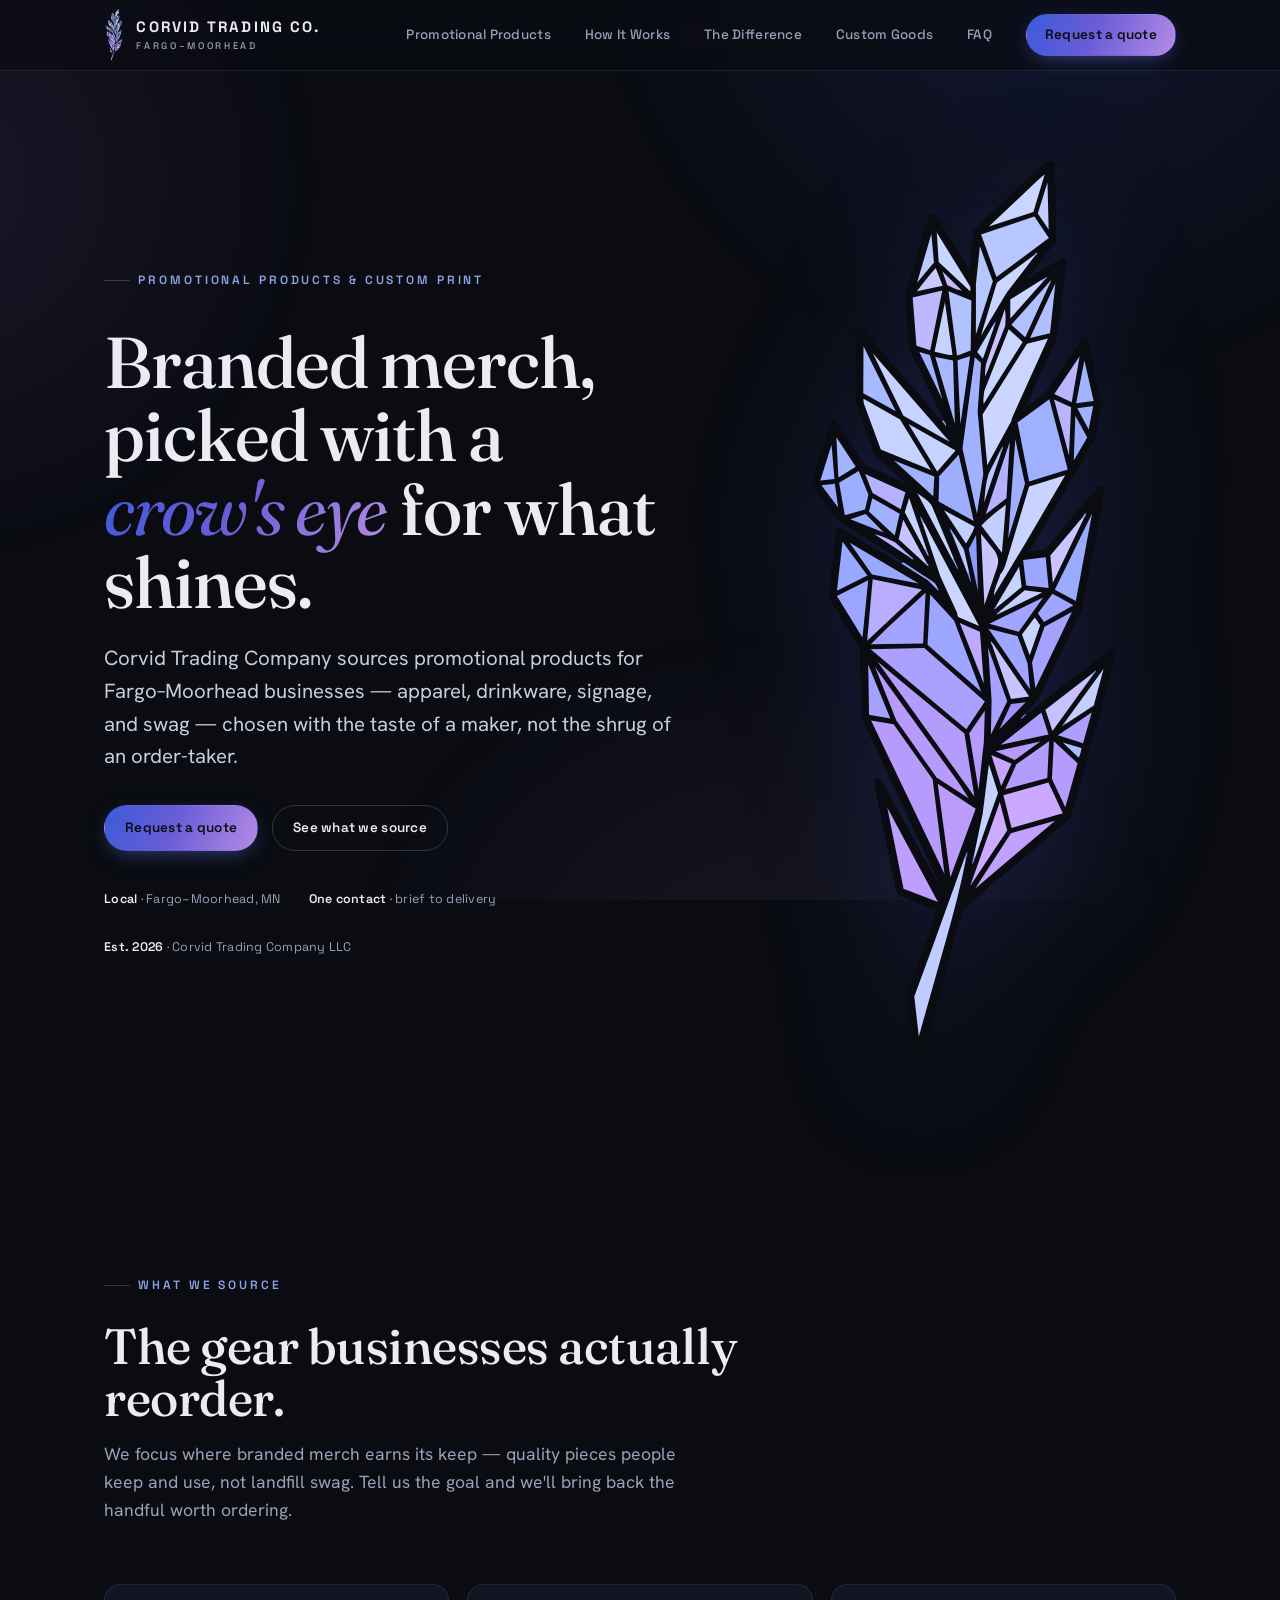
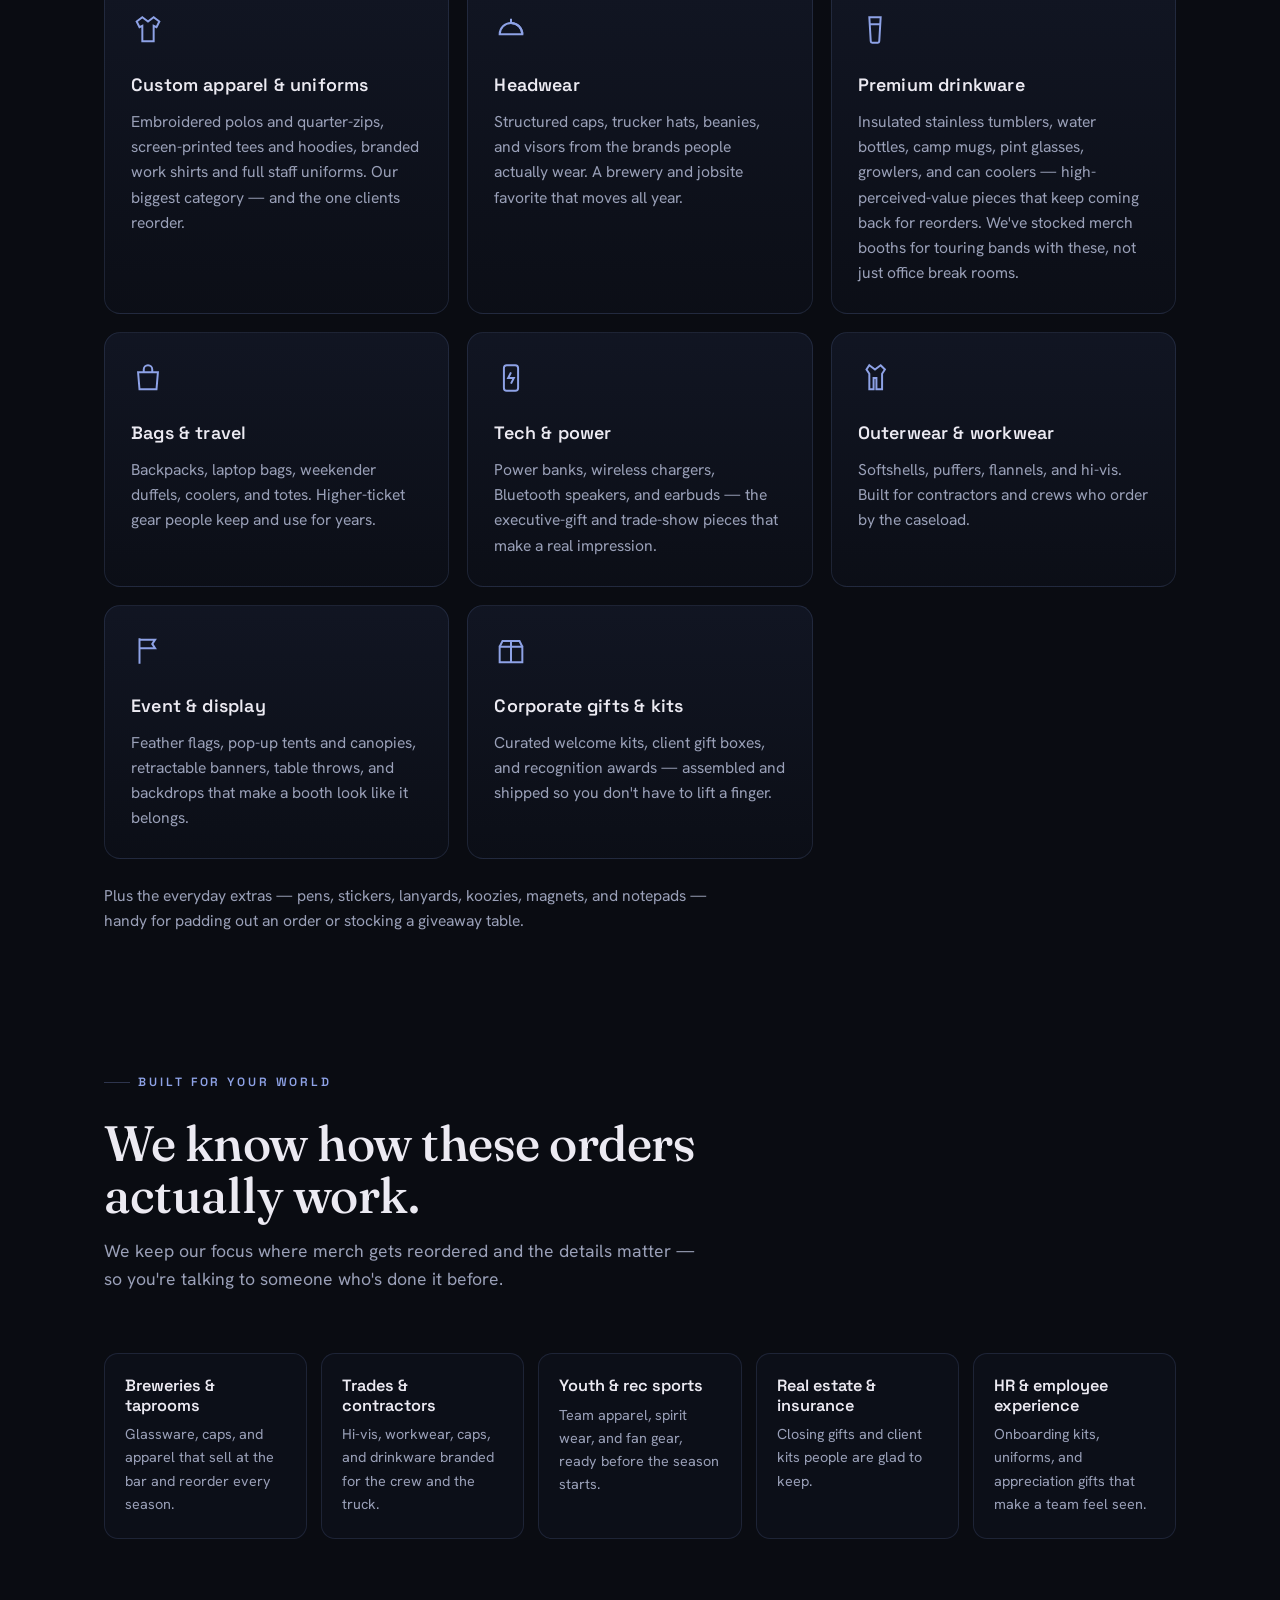
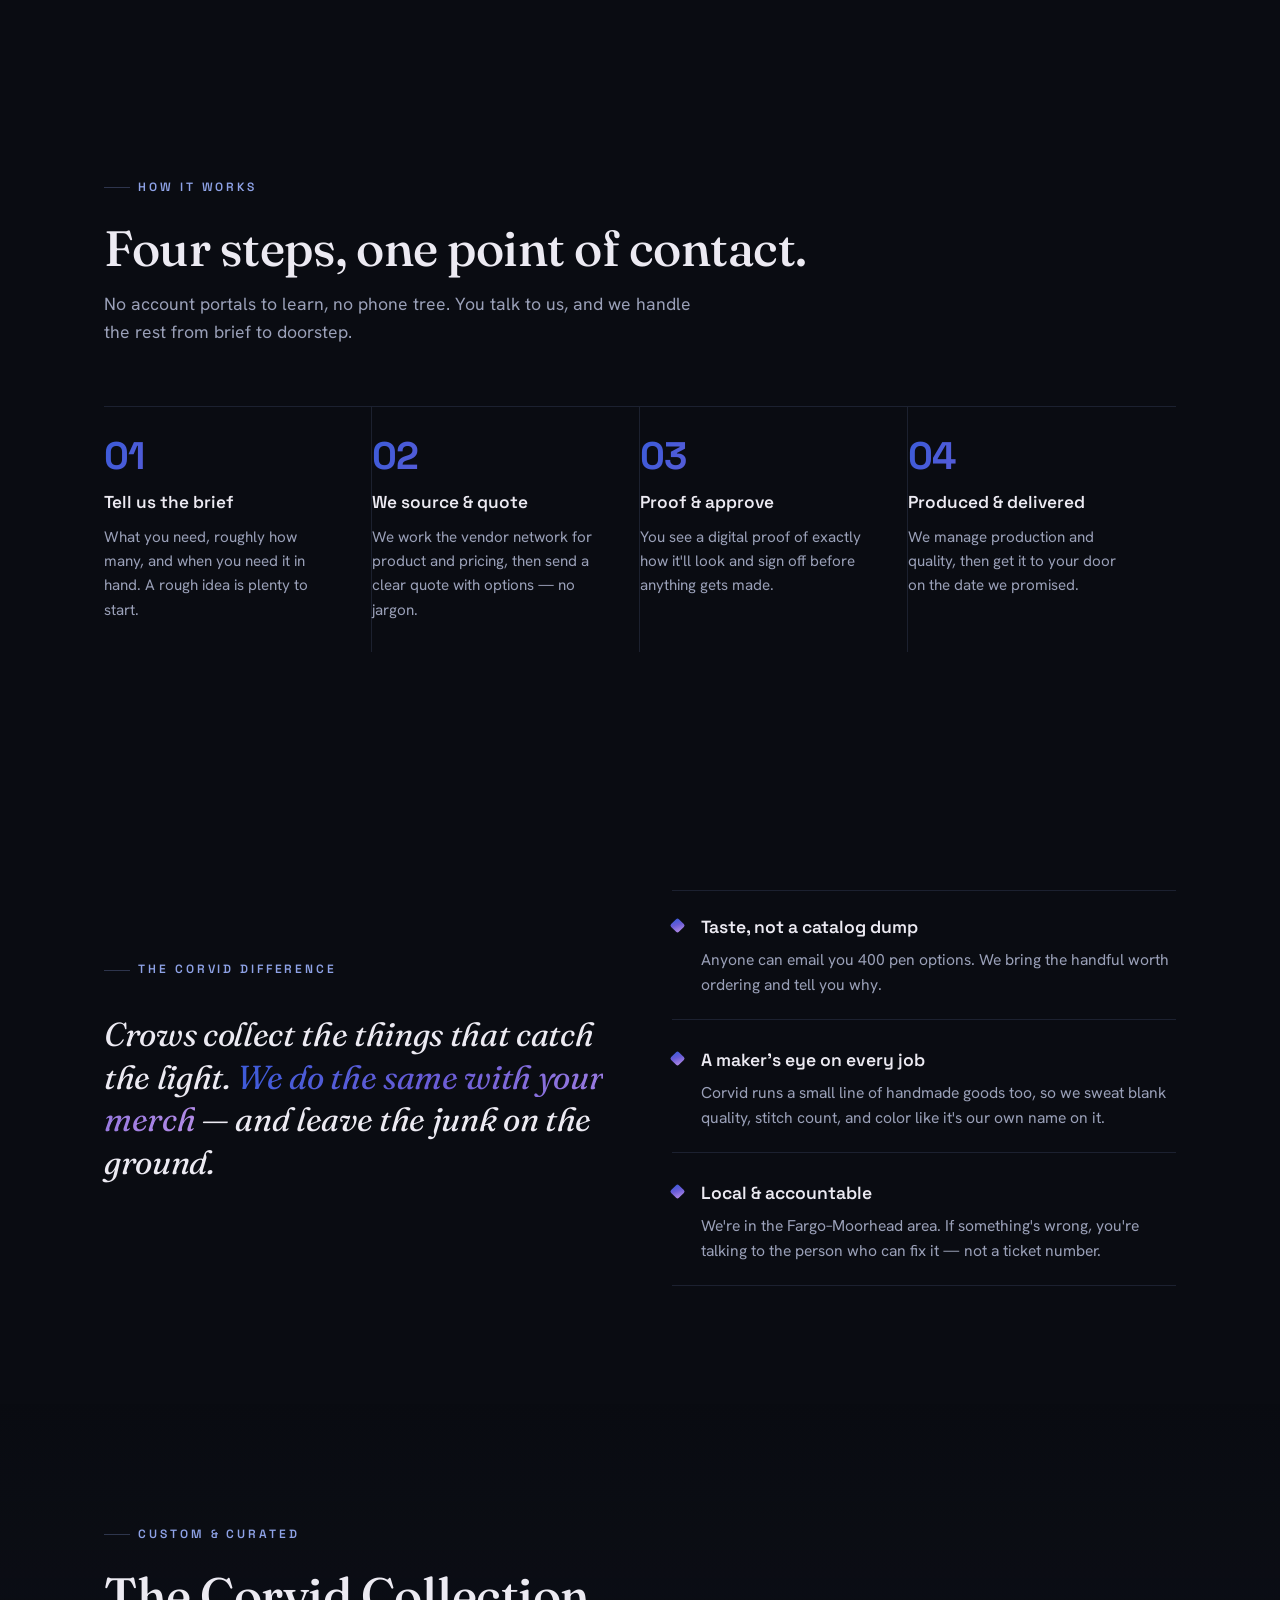
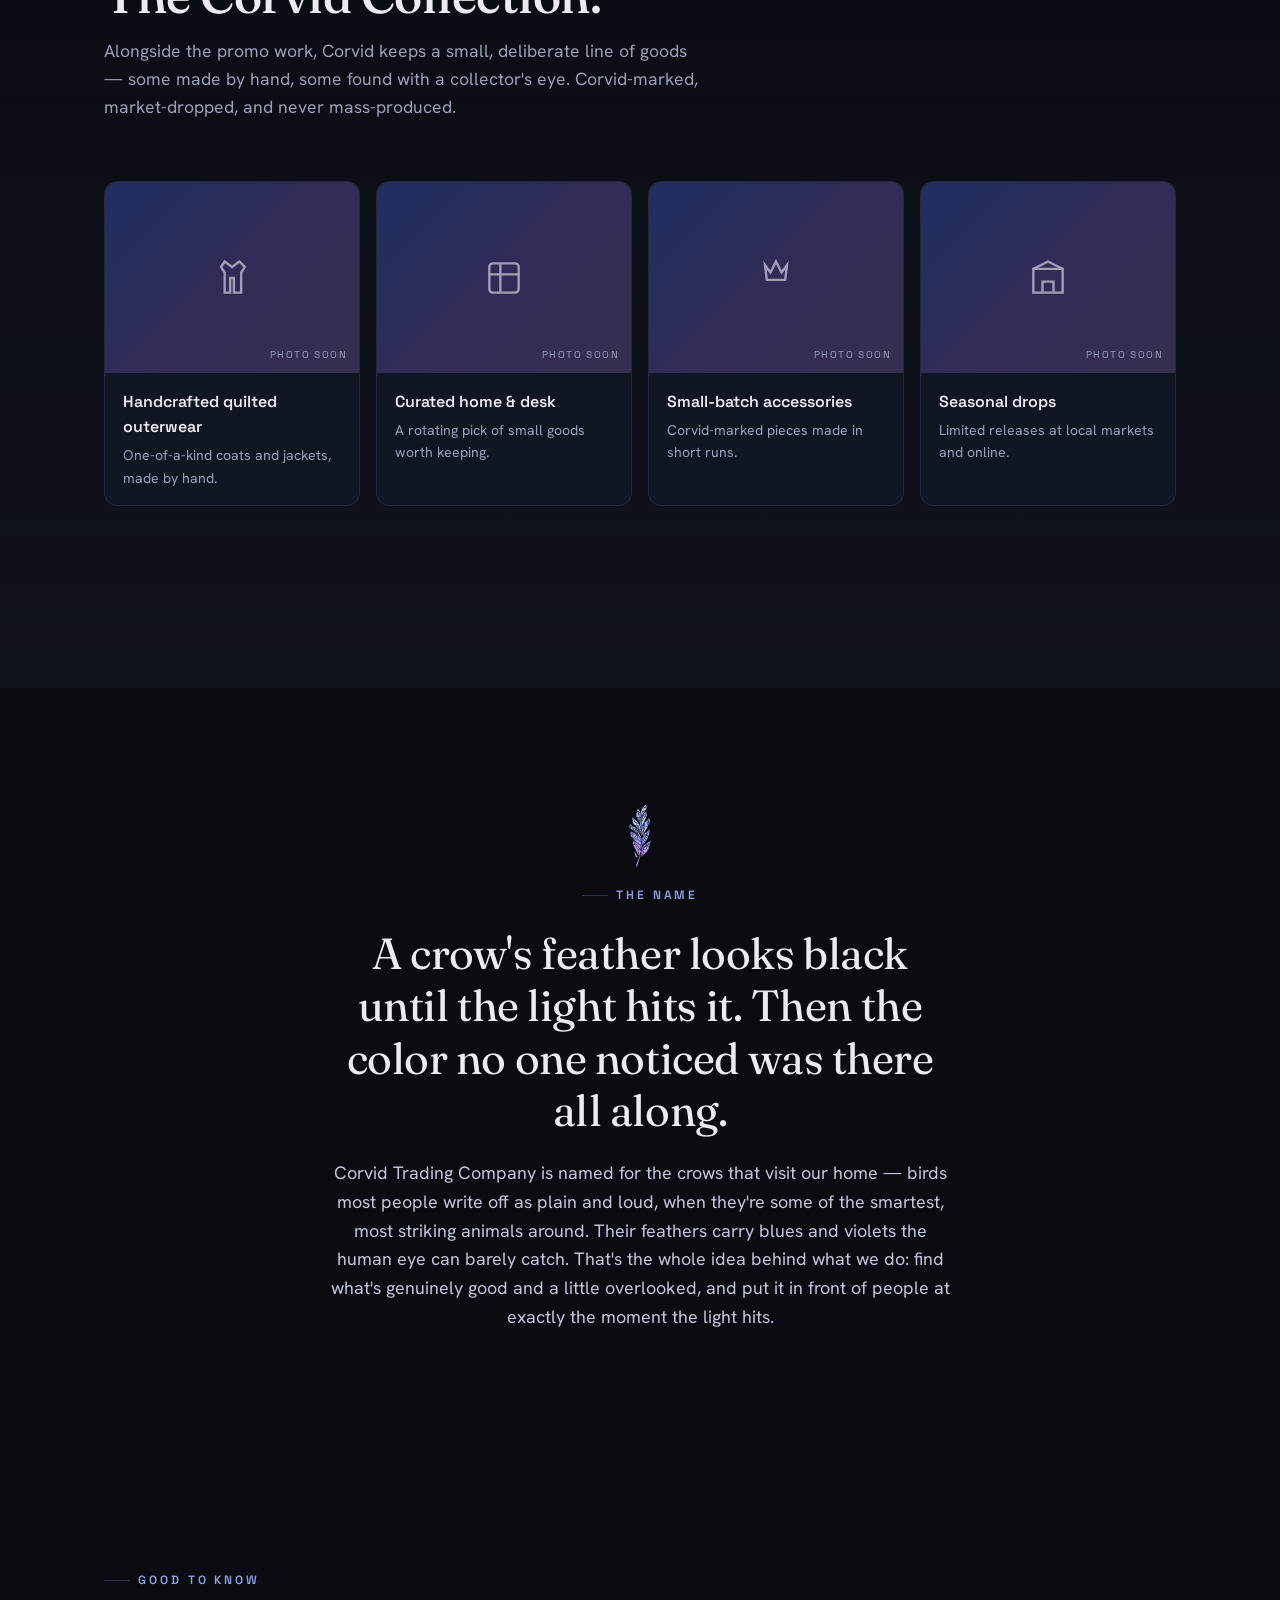
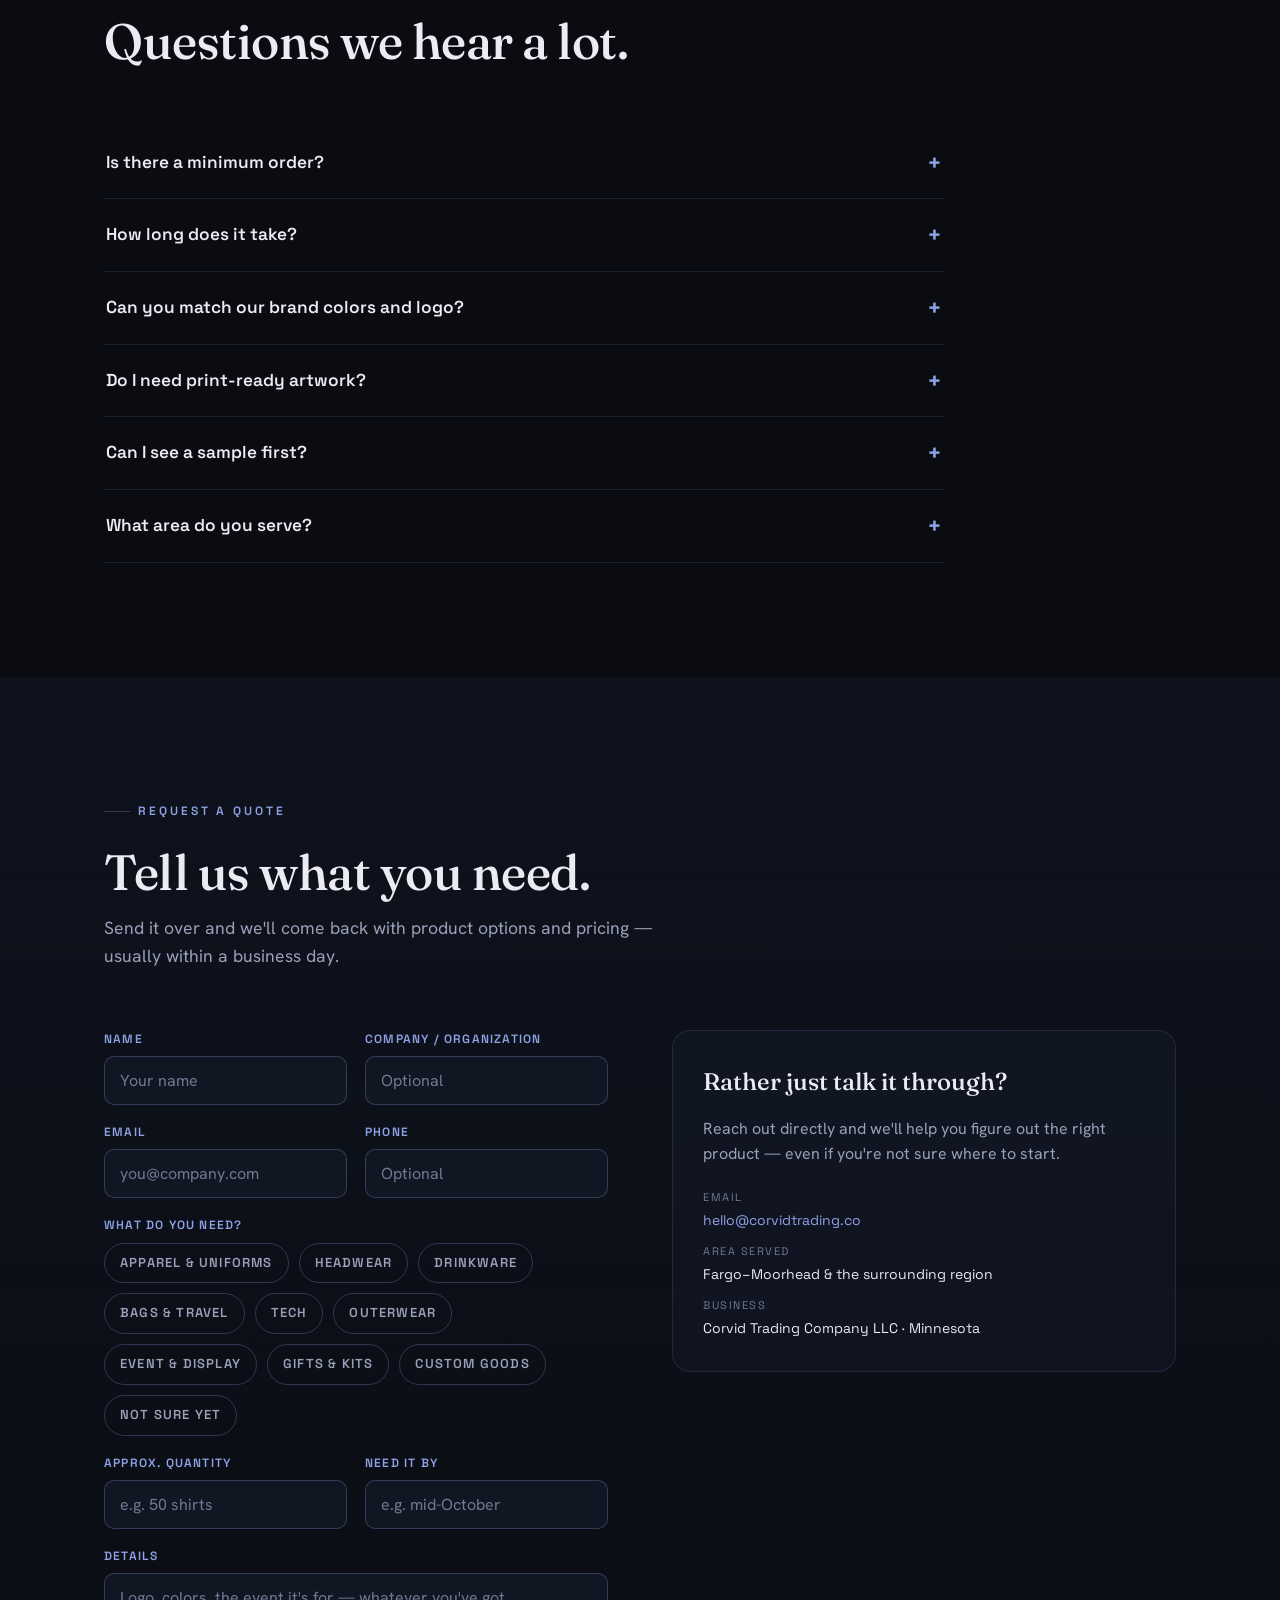
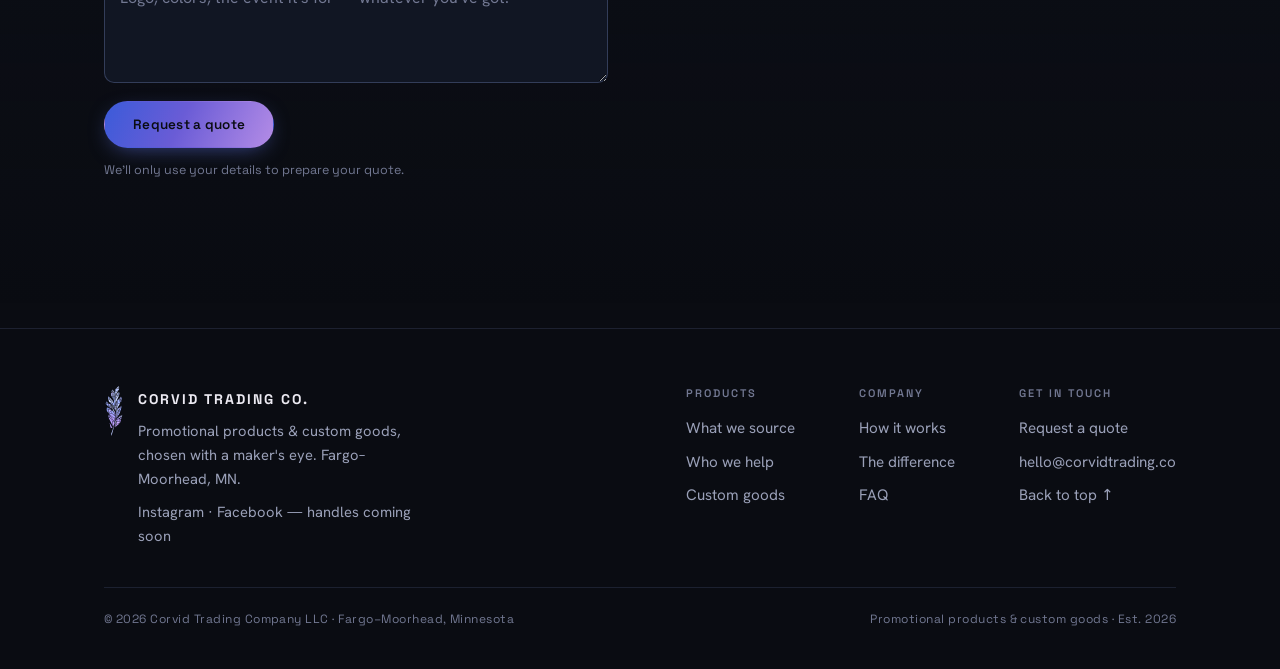
==== commit 3610351f: "Add six theme explorations behind a live picker Tokenizes the ~34 hardcoded colours and ~19 hardcode" ====
--- a/index.html
+++ b/index.html
@@ -10,7 +10,10 @@
 <link rel="preconnect" href="https://fonts.gstatic.com" crossorigin>
 <link href="https://fonts.googleapis.com/css2?family=Fraunces:opsz,wght@9..144,400;9..144,500;9..144,600&family=Space+Grotesk:wght@400;500;600;700&family=Hanken+Grotesk:wght@400;500;600&display=swap" rel="stylesheet">
   <link rel="stylesheet" href="css/styles.css">
+  <link rel="stylesheet" href="css/themes.css"><!-- EXPERIMENTAL: alternate looks, see js/themes.js (?themes=1) -->
   <link rel="stylesheet" href="css/welcome.css"><!-- EXPERIMENTAL: see index.html #welcomeBanner comment for removal -->
+  <link rel="stylesheet" href="css/edit-mode.css"><!-- EXPERIMENTAL: shared with the client idea boards, see boards/rojo.html -->
+  <script src="js/themes.js"></script><!-- EXPERIMENTAL: not deferred on purpose — sets the theme before first paint -->
 </head>
 <body>
 <a class="skip" href="#main">Skip to content</a>
@@ -40,32 +43,49 @@
 <span id="top"></span>
 
 <!-- ================================================================
-     EXPERIMENTAL: Personalized client welcome banner
+     EXPERIMENTAL: Personalized client welcome banner + idea boards
      Shows only when the page loads with ?welcome=<slug> and that slug
      exists in js/welcome-clients.json (e.g. ?welcome=hank). Hidden by
      default — invisible to every normal visitor, no effect otherwise.
 
+     Each client entry can carry a boardPath (an internal idea board,
+     see boards/rojo.html) and/or a promoHuntUrl (an external PromoHunt
+     presentation). Up to two buttons render, each ONLY when its field
+     is set — if neither is set, no buttons show.
+
      TO REMOVE THIS FEATURE COMPLETELY:
        1. Delete this <section id="welcomeBanner"> block.
-       2. Delete the css/welcome.css <link> tag in <head>.
-       3. Delete the js/welcome.js <script> tag near the bottom of this file.
+       2. Delete the css/welcome.css and css/edit-mode.css <link> tags
+          in <head> (edit-mode.css only if boards/ is also being removed).
+       3. Delete the js/welcome.js and js/edit-mode.js <script> tags
+          near the bottom of this file.
        4. Delete these files: css/welcome.css, js/welcome.js,
           js/welcome-clients.json, assets/feather-welcome.svg.
        Nothing else on the site references them.
 
-     TO ADD A NEW PERSONALIZED WELCOME (no coding needed):
-       Open js/welcome-clients.json and add an entry — copy the "hank"
-       one and change the values. Then share a link like:
+     TO ADD A NEW CLIENT (no coding needed):
+       Open js/welcome-clients.json and add an entry — copy the "rojo"
+       one and change the values (leave boardPath or promoHuntUrl blank
+       to skip that button). Then share a link like:
          https://red-cliff-0f6d37810.3.azurestaticapps.net/?welcome=<slug>
+       See README.md "Client idea boards" for the full walkthrough,
+       including how to give that client their own idea board.
+
+     Add ?key=AMANDA123 to the URL (or click "Edit" once it appears)
+     to edit this banner's copy/links in place — saved to this browser
+     only, with an Export button to hand the JSON back for a real commit.
      ================================================================ -->
 <section id="welcomeBanner" class="welcome-banner" hidden>
   <div class="wrap welcome-in">
     <div class="welcome-feather"><img src="assets/feather-welcome.svg" alt="" aria-hidden="true"></div>
     <div class="welcome-copy">
-      <span class="eyebrow">Welcome back</span>
-      <h2>Welcome, <span id="welcomeName">friend</span>.</h2>
+      <span class="eyebrow">Made for you</span>
+      <h2 id="welcomeHeadline">Welcome, friend.</h2>
       <p id="welcomeMessage">We've updated a few things just for you.</p>
-      <a class="btn btn-primary" id="welcomeCta" href="#" target="_blank" rel="noopener">View your order options</a>
+      <div class="welcome-actions">
+        <a class="btn btn-primary" id="welcomeBoardLink" href="#" hidden>See your idea board →</a>
+        <a class="btn btn-ghost" id="welcomePromoLink" href="#" target="_blank" rel="noopener" hidden>Open your PromoHunt →</a>
+      </div>
     </div>
   </div>
 </section>
@@ -489,6 +509,7 @@
 </footer>
 
   <script src="js/main.js"></script>
+  <script src="js/edit-mode.js" defer></script><!-- EXPERIMENTAL: shared with the client idea boards, see boards/rojo.html -->
   <script src="js/welcome.js" defer></script><!-- EXPERIMENTAL: see index.html #welcomeBanner comment for removal -->
 </body>
 </html>
--- a/css/styles.css
+++ b/css/styles.css
@@ -9,6 +9,55 @@
     --struct:"Space Grotesk",system-ui,sans-serif;
     --body:"Hanken Grotesk",system-ui,sans-serif;
     --wrap:1200px; --pad:clamp(20px,5vw,72px);
+
+    /* ---- themeable surface / shape / texture tokens ----
+       Defaults below reproduce the original look exactly. css/themes.css
+       overrides these per theme — see js/themes.js and the theme picker
+       (?themes=1). Keep new hardcoded colors OUT of the rules below; add
+       a token here instead so every theme picks up the change. */
+    --bg-field:
+      radial-gradient(60vw 60vw at 82% -8%, rgba(59,91,217,.16), transparent 60%),
+      radial-gradient(50vw 50vw at -5% 20%, rgba(138,99,212,.12), transparent 60%),
+      radial-gradient(55vw 45vw at 60% 108%, rgba(180,140,230,.08), transparent 60%);
+    --texture:none;
+    --texture-blend:normal;
+    --nav-bg:rgba(10,12,18,.72);
+    --nav-blur:blur(12px);
+    --surface-card:linear-gradient(180deg,rgba(20,26,42,.7),rgba(12,16,25,.7));
+    --surface-soft:rgba(17,22,35,.4);
+    --surface-soft-2:rgba(20,26,42,.5);
+    --surface-tint:rgba(59,91,217,.09);
+    --accent-soft:rgba(59,91,217,.16);
+    --accent-soft-2:rgba(142,162,230,.07);
+    --input-bg:var(--ink-2);
+    --input-focus-bg:#141a29;
+    --text-lede:#c7cbdd;
+    --text-story:#c2c7db;
+    --ph-gradient:linear-gradient(135deg,rgba(59,91,217,.35),rgba(138,99,212,.28) 60%,rgba(180,140,230,.22));
+    --shadow-btn:0 6px 22px -8px rgba(90,110,220,.7);
+    --shadow-btn-hover:0 12px 30px -8px rgba(120,110,230,.8);
+    --shadow-card:none;
+    --feather-glow:drop-shadow(0 30px 60px rgba(40,50,120,.4));
+    --on-accent:#0a0c12;
+    --btn-primary-bg:var(--iri);
+    --radius-btn:999px;
+    --radius-card:16px;
+    --radius-tile:14px;
+    --radius-lg:18px;
+    --radius-input:10px;
+    --radius-sm:8px;
+    --border-w:1px;
+    --card-lift:-4px;
+    --nav-size:13.5px;
+    --nav-gap:34px;
+    --eyebrow-size:12px;
+    --eyebrow-tracking:.24em;
+    --eyebrow-transform:uppercase;
+    --eyebrow-rule:26px;
+    --display-weight:500;
+    --h1-tracking:-.015em;
+    --shine-style:italic;
+    --shine-weight:400;
   }
   *{box-sizing:border-box}
   html{scroll-behavior:smooth}
@@ -20,49 +69,54 @@
   }
   body::before{ /* faint iridescent field */
     content:""; position:fixed; inset:0; z-index:0; pointer-events:none;
-    background:
-      radial-gradient(60vw 60vw at 82% -8%, rgba(59,91,217,.16), transparent 60%),
-      radial-gradient(50vw 50vw at -5% 20%, rgba(138,99,212,.12), transparent 60%),
-      radial-gradient(55vw 45vw at 60% 108%, rgba(180,140,230,.08), transparent 60%);
+    background:var(--bg-field);
+  }
+  body::after{ /* optional theme texture (paper grain, etc.) — none by default */
+    content:""; position:fixed; inset:0; z-index:0; pointer-events:none;
+    background:var(--texture); mix-blend-mode:var(--texture-blend);
   }
   a{color:inherit}
   .wrap{max-width:var(--wrap); margin:0 auto; padding-inline:var(--pad); position:relative; z-index:1}
   .eyebrow{
-    font-family:var(--struct); font-size:12px; font-weight:600;
-    letter-spacing:.24em; text-transform:uppercase; color:var(--peri);
+    font-family:var(--struct); font-size:var(--eyebrow-size); font-weight:600;
+    letter-spacing:var(--eyebrow-tracking); text-transform:var(--eyebrow-transform); color:var(--peri);
     display:inline-flex; align-items:center; gap:.7em;
   }
-  .eyebrow::before{content:""; width:26px; height:1px; background:var(--line-2)}
+  .eyebrow::before{content:""; width:var(--eyebrow-rule); height:1px; background:var(--line-2)}
   h1,h2,h3{margin:0; font-weight:500}
-  .skip{position:absolute; left:-999px; top:0; background:var(--cobalt); color:#fff; padding:10px 16px; z-index:100; border-radius:0 0 8px 0}
+  .skip{position:absolute; left:-999px; top:0; background:var(--cobalt); color:#fff; padding:10px 16px; z-index:100; border-radius:0 0 var(--radius-sm) 0}
   .skip:focus{left:0}
   :focus-visible{outline:2px solid var(--amethyst); outline-offset:3px; border-radius:2px}
 
   /* ---------- NAV ---------- */
   .nav{
     position:sticky; top:0; z-index:40;
-    backdrop-filter:blur(12px); background:rgba(10,12,18,.72);
-    border-bottom:1px solid var(--line);
+    backdrop-filter:var(--nav-blur); background:var(--nav-bg);
+    border-bottom:var(--border-w) solid var(--line);
   }
   .nav-in{display:flex; align-items:center; justify-content:space-between; height:70px}
   .brand{display:flex; align-items:center; gap:12px; text-decoration:none; letter-spacing:.02em}
   .brand-mark{display:flex; align-items:center; flex:none}
   .brand-name{font-family:var(--struct); font-weight:700; font-size:15px; letter-spacing:.14em; text-transform:uppercase}
   .brand-name small{display:block; font-size:9.5px; letter-spacing:.28em; color:var(--muted); font-weight:500}
-  .nav-links{display:flex; align-items:center; gap:34px; font-family:var(--struct); font-size:13.5px; font-weight:500; letter-spacing:.02em}
+  .nav-links{display:flex; align-items:center; gap:var(--nav-gap); font-family:var(--struct); font-size:var(--nav-size); font-weight:500; letter-spacing:.02em}
   .nav-links a{text-decoration:none; color:var(--muted); transition:color .2s}
   .nav-links a:hover{color:var(--bone)}
+  /* the CTA is an <a> inside .nav-links, so it needs to win back its own
+     button colors — without this it inherits the muted nav-link grey */
+  .nav-links a.btn-primary, .nav-links a.btn-primary:hover{color:var(--on-accent)}
+  .nav-links a.btn-ghost, .nav-links a.btn-ghost:hover{color:var(--bone)}
   .btn{
     font-family:var(--struct); font-weight:600; font-size:13.5px; letter-spacing:.02em;
     text-decoration:none; display:inline-flex; align-items:center; gap:.5em;
-    padding:11px 20px; border-radius:999px; border:1px solid transparent; cursor:pointer;
+    padding:11px 20px; border-radius:var(--radius-btn); border:var(--border-w) solid transparent; cursor:pointer;
     transition:transform .18s, box-shadow .25s, background .25s, border-color .2s;
   }
-  .btn-primary{background:var(--iri); color:#0a0c12; box-shadow:0 6px 22px -8px rgba(90,110,220,.7)}
-  .btn-primary:hover{transform:translateY(-1px); box-shadow:0 12px 30px -8px rgba(120,110,230,.8)}
+  .btn-primary{background:var(--btn-primary-bg); color:var(--on-accent); box-shadow:var(--shadow-btn)}
+  .btn-primary:hover{transform:translateY(-1px); box-shadow:var(--shadow-btn-hover)}
   .btn-ghost{border-color:var(--line-2); color:var(--bone); background:transparent}
-  .btn-ghost:hover{border-color:var(--peri); background:rgba(142,162,230,.07)}
-  .nav .btn{padding:9px 18px}
+  .btn-ghost:hover{border-color:var(--peri); background:var(--accent-soft-2)}
+  .nav .btn{padding:9px 18px; font-size:var(--nav-size); white-space:nowrap}
   .nav-toggle{display:none}
 
   /* ---------- HERO ---------- */
@@ -70,20 +124,20 @@
   .hero-grid{display:grid; grid-template-columns:1.15fr .85fr; gap:clamp(28px,5vw,64px); align-items:center}
   .hero-copy{max-width:640px}
   .hero h1{
-    font-family:var(--serif); font-weight:500;
-    font-size:clamp(2.5rem,6vw,4.5rem); line-height:1.02; letter-spacing:-.015em;
+    font-family:var(--serif); font-weight:var(--display-weight);
+    font-size:clamp(2.5rem,6vw,4.5rem); line-height:1.02; letter-spacing:var(--h1-tracking);
     margin:.5em 0 .1em;
   }
   .hero h1 .shine{
     background:var(--iri); -webkit-background-clip:text; background-clip:text; color:transparent;
-    font-style:italic; font-weight:400;
-  }
-  .hero p.lede{font-size:clamp(1.05rem,1.6vw,1.28rem); color:#c7cbdd; max-width:56ch; margin:1.1em 0 0}
+    font-style:var(--shine-style); font-weight:var(--shine-weight);
+  }
+  .hero p.lede{font-size:clamp(1.05rem,1.6vw,1.28rem); color:var(--text-lede); max-width:56ch; margin:1.1em 0 0}
   .hero-cta{display:flex; flex-wrap:wrap; gap:14px; margin-top:2rem}
   .hero-meta{margin-top:2.4rem; display:flex; gap:28px; flex-wrap:wrap; font-family:var(--struct); font-size:12.5px; letter-spacing:.02em; color:var(--muted)}
   .hero-meta b{color:var(--bone); font-weight:600}
   .hero-art{position:relative; display:flex; justify-content:center; align-items:center; min-height:420px}
-  .feather-wrap{position:relative; width:min(340px,80%); filter:drop-shadow(0 30px 60px rgba(40,50,120,.4))}
+  .feather-wrap{position:relative; width:min(340px,80%); filter:var(--feather-glow)}
   .feather-svg{width:100%; height:auto; display:block}
   .hero-art .f{transform-box:fill-box; transform-origin:center; animation:tw 2.6s ease-in-out infinite; animation-delay:calc(var(--r) * -5.2s)}
   .feather-wrap:hover .f{animation-duration:1.5s}
@@ -96,7 +150,7 @@
   /* ---------- SECTIONS ---------- */
   section{position:relative; padding-block:clamp(64px,9vw,120px)}
   .sec-head{max-width:720px; margin-bottom:clamp(36px,5vw,60px)}
-  .sec-head h2{font-family:var(--serif); font-weight:500; font-size:clamp(2rem,4vw,3.1rem); line-height:1.05; letter-spacing:-.01em; margin:.5em 0 0}
+  .sec-head h2{font-family:var(--serif); font-weight:var(--display-weight); font-size:clamp(2rem,4vw,3.1rem); line-height:1.05; letter-spacing:-.01em; margin:.5em 0 0}
   .sec-head p{color:var(--muted); font-size:1.1rem; margin:.9em 0 0; max-width:60ch}
   .num-tag{font-family:var(--struct); font-size:12px; color:var(--muted-2); letter-spacing:.2em}
 
@@ -104,12 +158,12 @@
   .grid{display:grid; gap:18px}
   .grid-3{grid-template-columns:repeat(3,1fr)}
   .card{
-    background:linear-gradient(180deg,rgba(20,26,42,.7),rgba(12,16,25,.7));
-    border:1px solid var(--line); border-radius:16px; padding:28px 26px;
+    background:var(--surface-card); box-shadow:var(--shadow-card);
+    border:var(--border-w) solid var(--line); border-radius:var(--radius-card); padding:28px 26px;
     position:relative; overflow:hidden; transition:transform .25s, border-color .3s;
   }
   .card::before{content:""; position:absolute; inset:0 0 auto 0; height:2px; background:var(--iri); opacity:0; transition:opacity .3s}
-  .card:hover{transform:translateY(-4px); border-color:var(--line-2)}
+  .card:hover{transform:translateY(var(--card-lift)); border-color:var(--line-2)}
   .card:hover::before{opacity:1}
   .card .ic{width:34px; height:34px; margin-bottom:16px; color:var(--peri)}
   .card h3{font-family:var(--struct); font-weight:600; font-size:1.12rem; letter-spacing:.01em}
@@ -118,16 +172,16 @@
   /* verticals */
   .verticals{display:grid; grid-template-columns:repeat(5,1fr); gap:14px}
   .vert{
-    border:1px solid var(--line); border-radius:14px; padding:22px 20px; background:rgba(17,22,35,.4);
+    border:var(--border-w) solid var(--line); border-radius:var(--radius-tile); padding:22px 20px; background:var(--surface-soft);
     transition:background .3s, border-color .3s;
   }
-  .vert:hover{background:rgba(59,91,217,.09); border-color:var(--line-2)}
+  .vert:hover{background:var(--surface-tint); border-color:var(--line-2)}
   .vert .vn{font-family:var(--struct); font-weight:600; font-size:1.02rem; line-height:1.2}
   .vert p{color:var(--muted); font-size:.9rem; margin:.55em 0 0}
 
   /* process */
-  .steps{display:grid; grid-template-columns:repeat(4,1fr); gap:0; border-top:1px solid var(--line)}
-  .step{padding:30px 26px 30px 0; border-right:1px solid var(--line); position:relative}
+  .steps{display:grid; grid-template-columns:repeat(4,1fr); gap:0; border-top:var(--border-w) solid var(--line)}
+  .step{padding:30px 26px 30px 0; border-right:var(--border-w) solid var(--line); position:relative}
   .step:last-child{border-right:none}
   .step .n{font-family:var(--struct); font-weight:700; font-size:2.4rem; letter-spacing:-.02em; background:var(--iri); -webkit-background-clip:text; background-clip:text; color:transparent; line-height:1}
   .step h3{font-family:var(--struct); font-weight:600; font-size:1.08rem; margin-top:14px}
@@ -136,8 +190,8 @@
   /* difference — split */
   .split{display:grid; grid-template-columns:1fr 1fr; gap:clamp(28px,5vw,72px); align-items:center}
   .diff-list{display:grid; gap:4px; margin-top:8px}
-  .diff-item{padding:22px 0; border-bottom:1px solid var(--line); display:grid; grid-template-columns:auto 1fr; gap:18px; align-items:start}
-  .diff-item:first-child{border-top:1px solid var(--line)}
+  .diff-item{padding:22px 0; border-bottom:var(--border-w) solid var(--line); display:grid; grid-template-columns:auto 1fr; gap:18px; align-items:start}
+  .diff-item:first-child{border-top:var(--border-w) solid var(--line)}
   .diff-item .dot{width:11px; height:11px; margin-top:7px; border-radius:2px; background:var(--iri); transform:rotate(45deg)}
   .diff-item h3{font-family:var(--struct); font-weight:600; font-size:1.1rem}
   .diff-item p{color:var(--muted); font-size:.98rem; margin:.35em 0 0}
@@ -149,14 +203,13 @@
   .pull span{background:var(--iri); -webkit-background-clip:text; background-clip:text; color:transparent}
 
   /* custom goods */
-  .goods{background:linear-gradient(180deg,transparent,rgba(20,26,42,.5))}
+  .goods{background:linear-gradient(180deg,transparent,var(--surface-soft-2))}
   .goods-grid{display:grid; grid-template-columns:repeat(4,1fr); gap:16px; margin-top:8px}
-  .good{border:1px solid var(--line); border-radius:14px; overflow:hidden; background:var(--ink-2)}
-  .good .ph{aspect-ratio:4/3; background:
-      linear-gradient(135deg,rgba(59,91,217,.35),rgba(138,99,212,.28) 60%,rgba(180,140,230,.22));
+  .good{border:var(--border-w) solid var(--line); border-radius:var(--radius-tile); overflow:hidden; background:var(--ink-2)}
+  .good .ph{aspect-ratio:4/3; background:var(--ph-gradient);
       display:flex; align-items:center; justify-content:center; position:relative}
-  .good .ph svg{width:44px; height:44px; opacity:.6; color:#dfe3f6}
-  .good .ph::after{content:"Photo soon"; position:absolute; bottom:10px; right:12px; font-family:var(--struct); font-size:10px; letter-spacing:.14em; text-transform:uppercase; color:rgba(236,234,242,.65)}
+  .good .ph svg{width:44px; height:44px; opacity:.6; color:var(--bone)}
+  .good .ph::after{content:"Photo soon"; position:absolute; bottom:10px; right:12px; font-family:var(--struct); font-size:10px; letter-spacing:.14em; text-transform:uppercase; color:var(--muted)}
   .good .gm{padding:16px 18px}
   .good .gm .gn{font-family:var(--struct); font-weight:600; font-size:1rem}
   .good .gm p{color:var(--muted); font-size:.88rem; margin:.3em 0 0}
@@ -165,11 +218,11 @@
   .story{text-align:center}
   .story .sw{max-width:760px; margin:0 auto}
   .story h2{font-family:var(--serif); font-weight:400; font-size:clamp(1.9rem,3.4vw,2.9rem); line-height:1.2; letter-spacing:-.01em}
-  .story p{color:#c2c7db; font-size:1.12rem; margin:1.3em auto 0; max-width:62ch}
+  .story p{color:var(--text-story); font-size:1.12rem; margin:1.3em auto 0; max-width:62ch}
   .story .mini-feather{margin:0 auto 8px; opacity:.95}
 
   /* quote form */
-  .quote{background:linear-gradient(180deg,rgba(17,22,35,.6),transparent)}
+  .quote{background:linear-gradient(180deg,var(--surface-soft-2),transparent)}
   .form-grid{display:grid; grid-template-columns:1fr 1fr; gap:clamp(28px,5vw,64px); align-items:start}
   form{display:grid; gap:18px}
   .row{display:grid; gap:18px; grid-template-columns:1fr 1fr}
@@ -177,22 +230,22 @@
   .field label{font-family:var(--struct); font-size:12px; font-weight:600; letter-spacing:.1em; text-transform:uppercase; color:var(--peri)}
   .field input, .field textarea, .field select{
     font-family:var(--body); font-size:1rem; color:var(--bone);
-    background:var(--ink-2); border:1px solid var(--line-2); border-radius:10px; padding:13px 15px; width:100%;
+    background:var(--input-bg); border:var(--border-w) solid var(--line-2); border-radius:var(--radius-input); padding:13px 15px; width:100%;
     transition:border-color .2s, background .2s;
   }
   .field input::placeholder, .field textarea::placeholder{color:var(--muted-2)}
-  .field input:focus, .field textarea:focus, .field select:focus{outline:none; border-color:var(--peri); background:#141a29}
+  .field input:focus, .field textarea:focus, .field select:focus{outline:none; border-color:var(--peri); background:var(--input-focus-bg)}
   .field textarea{resize:vertical; min-height:110px}
   .checks{display:flex; flex-wrap:wrap; gap:10px}
   .chk{position:relative}
   .chk input{position:absolute; opacity:0; inset:0; cursor:pointer}
   .chk span{
-    display:inline-flex; padding:9px 15px; border:1px solid var(--line-2); border-radius:999px;
+    display:inline-flex; padding:9px 15px; border:var(--border-w) solid var(--line-2); border-radius:var(--radius-btn);
     font-family:var(--struct); font-size:13px; color:var(--muted); cursor:pointer; transition:all .2s;
   }
-  .chk input:checked + span{background:rgba(59,91,217,.16); border-color:var(--peri); color:var(--bone)}
+  .chk input:checked + span{background:var(--accent-soft); border-color:var(--peri); color:var(--bone)}
   .chk input:focus-visible + span{outline:2px solid var(--amethyst); outline-offset:2px}
-  .form-aside{border:1px solid var(--line); border-radius:18px; padding:32px 30px; background:rgba(20,26,42,.5)}
+  .form-aside{border:var(--border-w) solid var(--line); border-radius:var(--radius-lg); padding:32px 30px; background:var(--surface-soft-2)}
   .form-aside h3{font-family:var(--serif); font-size:1.5rem; font-weight:500}
   .form-aside p{color:var(--muted); margin:.9em 0 0; font-size:1rem}
   .form-aside .contact{margin-top:22px; display:grid; gap:12px; font-family:var(--struct); font-size:14px}
@@ -200,13 +253,13 @@
   .form-aside .contact .lbl{color:var(--muted-2); font-size:11px; letter-spacing:.14em; text-transform:uppercase; display:block; margin-bottom:2px}
   .form-note{font-size:12.5px; color:var(--muted-2); font-family:var(--struct)}
   .form-success{
-    display:none; padding:16px 18px; border-radius:12px; margin-top:4px;
-    background:rgba(59,91,217,.14); border:1px solid var(--peri); color:var(--bone); font-size:.98rem;
+    display:none; padding:16px 18px; border-radius:var(--radius-input); margin-top:4px;
+    background:var(--accent-soft); border:var(--border-w) solid var(--peri); color:var(--bone); font-size:.98rem;
   }
   .form-success.show{display:block}
 
   /* footer */
-  footer{border-top:1px solid var(--line); padding-block:56px 40px; margin-top:20px}
+  footer{border-top:var(--border-w) solid var(--line); padding-block:56px 40px; margin-top:20px}
   .foot-grid{display:flex; justify-content:space-between; gap:40px; flex-wrap:wrap; align-items:flex-start}
   .foot-brand{display:flex; gap:14px; align-items:flex-start; max-width:320px}
   .foot-brand .mark{flex:none}
@@ -215,7 +268,7 @@
   .foot-col h4{font-family:var(--struct); font-size:11px; letter-spacing:.18em; text-transform:uppercase; color:var(--muted-2); margin:0 0 14px; font-weight:600}
   .foot-col a{display:block; text-decoration:none; color:var(--muted); font-size:.95rem; margin-bottom:9px; transition:color .2s}
   .foot-col a:hover{color:var(--bone)}
-  .foot-base{margin-top:40px; padding-top:22px; border-top:1px solid var(--line); display:flex; justify-content:space-between; gap:16px; flex-wrap:wrap; font-family:var(--struct); font-size:12px; letter-spacing:.04em; color:var(--muted-2)}
+  .foot-base{margin-top:40px; padding-top:22px; border-top:var(--border-w) solid var(--line); display:flex; justify-content:space-between; gap:16px; flex-wrap:wrap; font-family:var(--struct); font-size:12px; letter-spacing:.04em; color:var(--muted-2)}
 
   /* reveal */
   .reveal{opacity:0; transform:translateY(22px); transition:opacity .7s ease, transform .7s ease}
@@ -230,7 +283,7 @@
   /* fleshed-out content */
   .extras-line{margin-top:24px; color:var(--muted); font-size:.98rem; max-width:70ch}
   #faq .faq-list{max-width:840px}
-  #faq details{border-bottom:1px solid var(--line)}
+  #faq details{border-bottom:var(--border-w) solid var(--line)}
   #faq summary{list-style:none; cursor:pointer; padding:22px 2px; display:flex; justify-content:space-between; gap:24px; align-items:center;
     font-family:var(--struct); font-weight:600; font-size:1.08rem; color:var(--bone)}
   #faq summary::-webkit-details-marker{display:none}
@@ -256,10 +309,10 @@
   @media (max-width:620px){
     body{font-size:16px}
     .nav-links{display:none}
-    .nav-links.open{display:flex; position:absolute; top:70px; left:0; right:0; flex-direction:column; gap:0; background:var(--ink-2); border-bottom:1px solid var(--line); padding:8px 0}
+    .nav-links.open{display:flex; position:absolute; top:70px; left:0; right:0; flex-direction:column; gap:0; background:var(--ink-2); border-bottom:var(--border-w) solid var(--line); padding:8px 0}
     .nav-links.open a{padding:14px var(--pad)}
     .nav-links.open .btn{margin:10px var(--pad)}
-    .nav-toggle{display:inline-flex; background:none; border:1px solid var(--line-2); color:var(--bone); border-radius:8px; width:42px; height:38px; align-items:center; justify-content:center; cursor:pointer}
+    .nav-toggle{display:inline-flex; background:none; border:var(--border-w) solid var(--line-2); color:var(--bone); border-radius:var(--radius-sm); width:42px; height:38px; align-items:center; justify-content:center; cursor:pointer}
     .grid-3{grid-template-columns:1fr}
     .verticals{grid-template-columns:1fr 1fr}
     .steps{grid-template-columns:1fr}
--- a/css/themes.css
+++ b/css/themes.css
@@ -0,0 +1,236 @@
+/* ================================================================
+   THEME EXPLORATIONS — six alternate skins for the site.
+
+   Each block below only overrides tokens defined in css/styles.css
+   :root. No layout, no new rules — if a theme needs a value that
+   isn't a token yet, add the token in styles.css first.
+
+   Applied by js/themes.js, which sets data-theme on <html>.
+   The picker UI appears with ?themes=1 in the URL.
+   ================================================================ */
+
+/* ---------- 1. SEA GLASS — light, tumbled beach glass ---------- */
+html[data-theme="sea-glass"]{
+  --ink:#f4efe6; --ink-2:#fbf8f2; --ink-3:#efe8dc;
+  --line:rgba(58,90,84,.16); --line-2:rgba(58,90,84,.32);
+  --cobalt:#2f7d6e; --blue:#4d9c86; --peri:#2f7d6e;
+  --violet:#b4713a; --amethyst:#d79a54; --indigo:#cfe0d8;
+  --bone:#22302c; --muted:#5d6b64; --muted-2:#8a958e;
+  --iri:linear-gradient(115deg,#1f5f53 0%,#2f7d6e 50%,#8a5a2a 100%);
+  --serif:"Fraunces",Georgia,serif;
+  --struct:"Karla",system-ui,sans-serif;
+  --body:"Karla",system-ui,sans-serif;
+  --bg-field:
+    radial-gradient(60vw 60vw at 82% -8%, rgba(47,125,110,.13), transparent 60%),
+    radial-gradient(50vw 50vw at -5% 20%, rgba(215,154,84,.12), transparent 60%),
+    radial-gradient(55vw 45vw at 60% 108%, rgba(90,168,141,.10), transparent 60%);
+  --nav-bg:rgba(244,239,230,.84);
+  --surface-card:linear-gradient(180deg,#fbf8f2,#f5f0e6);
+  --surface-soft:rgba(255,255,255,.5); --surface-soft-2:rgba(255,255,255,.62);
+  --surface-tint:rgba(47,125,110,.09);
+  --accent-soft:rgba(47,125,110,.13); --accent-soft-2:rgba(47,125,110,.07);
+  --input-bg:#fbf8f2; --input-focus-bg:#ffffff;
+  --text-lede:#3c4a45; --text-story:#3c4a45;
+  --ph-gradient:linear-gradient(135deg,rgba(47,125,110,.32),rgba(215,154,84,.26) 60%,rgba(90,168,141,.2));
+  --shadow-btn:0 8px 20px -10px rgba(47,125,110,.55);
+  --shadow-btn-hover:0 14px 28px -10px rgba(47,125,110,.6);
+  --shadow-card:0 2px 12px rgba(58,90,84,.07);
+  --feather-glow:drop-shadow(0 18px 34px rgba(58,90,84,.22));
+  --on-accent:#fbf8f2; --btn-primary-bg:#1f5f53;
+  --radius-card:22px; --radius-tile:20px; --radius-lg:26px; --radius-input:14px; --radius-sm:12px;
+  --eyebrow-tracking:.18em;
+}
+
+/* ---------- 2. NEST & KRAFT — paper, twig, rust, brass ---------- */
+html[data-theme="nest-kraft"]{
+  --ink:#e8dfd0; --ink-2:#f2ebdf; --ink-3:#ddd2c0;
+  --line:rgba(60,48,36,.2); --line-2:rgba(60,48,36,.38);
+  --cobalt:#5a6b3f; --blue:#6e8050; --peri:#6b5138;
+  --violet:#a8482a; --amethyst:#b8862f; --indigo:#d8cbb4;
+  --bone:#2b2218; --muted:#6b5f50; --muted-2:#8c7f6d;
+  --iri:linear-gradient(115deg,#46552f 0%,#8f3c22 55%,#7d5a1c 100%);
+  --serif:"Bitter",Georgia,serif;
+  --struct:"Space Mono",ui-monospace,monospace;
+  --body:"Work Sans",system-ui,sans-serif;
+  --nav-size:11.5px; --nav-gap:22px;
+  --bg-field:
+    radial-gradient(60vw 60vw at 82% -8%, rgba(90,107,63,.12), transparent 60%),
+    radial-gradient(50vw 50vw at -5% 20%, rgba(168,72,42,.09), transparent 60%);
+  --texture:url("data:image/svg+xml,%3Csvg xmlns='http://www.w3.org/2000/svg'%3E%3Cfilter id='n'%3E%3CfeTurbulence type='fractalNoise' baseFrequency='.85' numOctaves='2'/%3E%3C/filter%3E%3Crect width='100%25' height='100%25' filter='url(%23n)' opacity='.06'/%3E%3C/svg%3E");
+  --nav-bg:rgba(232,223,208,.88);
+  --surface-card:linear-gradient(180deg,#f2ebdf,#ece3d3);
+  --surface-soft:rgba(255,252,245,.5); --surface-soft-2:rgba(255,252,245,.6);
+  --surface-tint:rgba(90,107,63,.1);
+  --accent-soft:rgba(168,72,42,.12); --accent-soft-2:rgba(90,107,63,.08);
+  --input-bg:#f2ebdf; --input-focus-bg:#fffdf7;
+  --text-lede:#453829; --text-story:#453829;
+  --ph-gradient:linear-gradient(135deg,rgba(90,107,63,.3),rgba(168,72,42,.24) 60%,rgba(184,134,47,.22));
+  --shadow-btn:none; --shadow-btn-hover:0 6px 14px -8px rgba(60,48,36,.5);
+  --shadow-card:0 1px 0 rgba(60,48,36,.1);
+  --feather-glow:drop-shadow(0 16px 30px rgba(60,48,36,.25));
+  --on-accent:#f7f2e8; --btn-primary-bg:#8f3c22;
+  --radius-btn:4px; --radius-card:6px; --radius-tile:4px; --radius-lg:8px; --radius-input:4px; --radius-sm:3px;
+  --card-lift:-2px;
+  --eyebrow-tracking:.16em;
+}
+
+/* ---------- 3. STUDIO DAYLIGHT — bright editorial lookbook ---------- */
+html[data-theme="studio-daylight"]{
+  --ink:#faf8f5; --ink-2:#ffffff; --ink-3:#f2efe9;
+  --line:rgba(28,26,32,.13); --line-2:rgba(28,26,32,.26);
+  --cobalt:#5b3fd6; --blue:#6d55e0; --peri:#5b3fd6;
+  --violet:#7c4fe0; --amethyst:#9b78ea; --indigo:#e4dcfa;
+  --bone:#1c1a20; --muted:#5a5762; --muted-2:#8b8794;
+  --iri:linear-gradient(115deg,#4b2fc4 0%,#6d3fd0 50%,#8a5fd6 100%);
+  --serif:"Instrument Serif",Georgia,serif;
+  --struct:"Inter",system-ui,sans-serif;
+  --body:"Inter",system-ui,sans-serif;
+  --bg-field:radial-gradient(70vw 50vw at 88% -12%, rgba(91,63,214,.08), transparent 62%);
+  --nav-bg:rgba(250,248,245,.86);
+  --surface-card:linear-gradient(180deg,#ffffff,#fbfaf8);
+  --surface-soft:rgba(255,255,255,.7); --surface-soft-2:rgba(255,255,255,.8);
+  --surface-tint:rgba(91,63,214,.06);
+  --accent-soft:rgba(91,63,214,.1); --accent-soft-2:rgba(91,63,214,.05);
+  --input-bg:#ffffff; --input-focus-bg:#ffffff;
+  --text-lede:#3a3743; --text-story:#3a3743;
+  --ph-gradient:linear-gradient(135deg,rgba(91,63,214,.22),rgba(155,120,234,.18) 60%,rgba(180,140,230,.14));
+  --shadow-btn:none; --shadow-btn-hover:none;
+  --shadow-card:none;
+  --feather-glow:drop-shadow(0 20px 40px rgba(60,40,120,.18));
+  --on-accent:#ffffff; --btn-primary-bg:#4b2fc4;
+  --radius-btn:2px; --radius-card:2px; --radius-tile:2px; --radius-lg:2px; --radius-input:2px; --radius-sm:2px;
+  --card-lift:-2px;
+  --display-weight:400; --h1-tracking:-.02em;
+  --eyebrow-size:11px; --eyebrow-tracking:.2em; --eyebrow-rule:34px;
+}
+
+/* ---------- 4. OIL SLICK — dark plum, glassy pebbles ---------- */
+html[data-theme="oil-slick"]{
+  --ink:#120d18; --ink-2:#1b1424; --ink-3:#0e0a13;
+  --line:rgba(226,180,255,.14); --line-2:rgba(226,180,255,.3);
+  --cobalt:#7b3fd4; --blue:#a45ce0; --peri:#c89ae8;
+  --violet:#d95f9a; --amethyst:#f0a6c8; --indigo:#2a1c3a;
+  --bone:#f2e9f5; --muted:#b5a3bf; --muted-2:#8b7d95;
+  --iri:linear-gradient(115deg,#3fb0c9 0%,#7b3fd4 40%,#d95f9a 74%,#f0c36a 100%);
+  --bg-field:
+    radial-gradient(60vw 60vw at 82% -8%, rgba(123,63,212,.24), transparent 60%),
+    radial-gradient(50vw 50vw at -5% 20%, rgba(217,95,154,.16), transparent 60%),
+    radial-gradient(55vw 45vw at 60% 108%, rgba(63,176,201,.12), transparent 60%);
+  --nav-bg:rgba(18,13,24,.74);
+  --surface-card:linear-gradient(180deg,rgba(62,42,86,.5),rgba(30,20,42,.55));
+  --surface-soft:rgba(46,30,64,.42); --surface-soft-2:rgba(46,30,64,.5);
+  --surface-tint:rgba(168,92,224,.12);
+  --accent-soft:rgba(168,92,224,.18); --accent-soft-2:rgba(200,154,232,.08);
+  --input-bg:#1b1424; --input-focus-bg:#241a30;
+  --text-lede:#dccbe4; --text-story:#dccbe4;
+  --ph-gradient:linear-gradient(135deg,rgba(63,176,201,.32),rgba(123,63,212,.3) 55%,rgba(217,95,154,.26));
+  --shadow-btn:0 8px 26px -10px rgba(190,90,220,.7);
+  --shadow-btn-hover:0 16px 36px -10px rgba(217,95,154,.75);
+  --shadow-card:0 18px 40px -26px rgba(180,80,220,.5);
+  --feather-glow:drop-shadow(0 26px 54px rgba(200,90,220,.4));
+  --on-accent:#120d18;
+  --radius-btn:999px; --radius-card:28px; --radius-tile:24px; --radius-lg:32px; --radius-input:18px; --radius-sm:14px;
+  --card-lift:-6px;
+  --eyebrow-tracking:.2em;
+}
+
+/* ---------- 5. INK & BRASS — letterpress, warm black, brass ---------- */
+html[data-theme="ink-brass"]{
+  --ink:#14110d; --ink-2:#1e1a14; --ink-3:#100e0a;
+  --line:rgba(220,180,110,.17); --line-2:rgba(220,180,110,.34);
+  --cobalt:#c08a34; --blue:#d9a441; --peri:#d9a441;
+  --violet:#a8532a; --amethyst:#e0bb6a; --indigo:#2a2119;
+  --bone:#f2ece0; --muted:#b0a38c; --muted-2:#857a67;
+  --iri:linear-gradient(115deg,#a8532a 0%,#c08a34 45%,#e0bb6a 100%);
+  --serif:"Zilla Slab",Georgia,serif;
+  --struct:"Space Mono",ui-monospace,monospace;
+  --body:"Karla",system-ui,sans-serif;
+  --nav-size:11.5px; --nav-gap:22px;
+  --bg-field:
+    radial-gradient(60vw 60vw at 82% -8%, rgba(192,138,52,.14), transparent 60%),
+    radial-gradient(50vw 50vw at -5% 20%, rgba(168,83,42,.1), transparent 60%);
+  --texture:url("data:image/svg+xml,%3Csvg xmlns='http://www.w3.org/2000/svg'%3E%3Cfilter id='n'%3E%3CfeTurbulence type='fractalNoise' baseFrequency='.9' numOctaves='2'/%3E%3C/filter%3E%3Crect width='100%25' height='100%25' filter='url(%23n)' opacity='.05'/%3E%3C/svg%3E");
+  --nav-bg:rgba(20,17,13,.8);
+  --surface-card:linear-gradient(180deg,rgba(38,32,24,.8),rgba(22,19,14,.8));
+  --surface-soft:rgba(34,29,21,.45); --surface-soft-2:rgba(34,29,21,.55);
+  --surface-tint:rgba(217,164,65,.1);
+  --accent-soft:rgba(217,164,65,.15); --accent-soft-2:rgba(217,164,65,.07);
+  --input-bg:#1e1a14; --input-focus-bg:#262017;
+  --text-lede:#ded4c2; --text-story:#ded4c2;
+  --ph-gradient:linear-gradient(135deg,rgba(168,83,42,.34),rgba(192,138,52,.28) 60%,rgba(224,187,106,.22));
+  --shadow-btn:none; --shadow-btn-hover:0 8px 18px -10px rgba(217,164,65,.6);
+  --shadow-card:none;
+  --feather-glow:drop-shadow(0 22px 44px rgba(150,100,30,.35));
+  --on-accent:#14110d;
+  --radius-btn:2px; --radius-card:3px; --radius-tile:2px; --radius-lg:4px; --radius-input:2px; --radius-sm:2px;
+  --card-lift:-2px;
+  --eyebrow-tracking:.22em;
+}
+
+/* ---------- 6. NIGHT MARKET — charcoal-green, candlelit gold ---------- */
+html[data-theme="night-market"]{
+  --ink:#0f1512; --ink-2:#17201b; --ink-3:#0b100d;
+  --line:rgba(226,196,124,.15); --line-2:rgba(226,196,124,.3);
+  --cobalt:#3f8f6a; --blue:#57a87e; --peri:#e2c47c;
+  --violet:#d2803c; --amethyst:#edc57a; --indigo:#1d2a22;
+  --bone:#f0ece1; --muted:#a8b0a2; --muted-2:#7d857a;
+  --iri:linear-gradient(115deg,#5fb98d 0%,#e0954a 55%,#edc57a 100%);
+  --serif:"Newsreader",Georgia,serif;
+  --bg-field:
+    radial-gradient(60vw 60vw at 82% -8%, rgba(63,143,106,.18), transparent 60%),
+    radial-gradient(50vw 50vw at -5% 20%, rgba(210,128,60,.14), transparent 60%),
+    radial-gradient(55vw 45vw at 60% 108%, rgba(237,197,122,.09), transparent 60%);
+  --nav-bg:rgba(15,21,18,.8);
+  --surface-card:linear-gradient(180deg,rgba(30,42,34,.7),rgba(16,23,18,.7));
+  --surface-soft:rgba(28,38,31,.45); --surface-soft-2:rgba(28,38,31,.55);
+  --surface-tint:rgba(63,143,106,.12);
+  --accent-soft:rgba(226,196,124,.14); --accent-soft-2:rgba(226,196,124,.07);
+  --input-bg:#17201b; --input-focus-bg:#1e2a22;
+  --text-lede:#d8dbcf; --text-story:#d8dbcf;
+  --ph-gradient:linear-gradient(135deg,rgba(63,143,106,.34),rgba(210,128,60,.28) 60%,rgba(237,197,122,.22));
+  --shadow-btn:0 8px 22px -10px rgba(226,196,124,.5);
+  --shadow-btn-hover:0 14px 30px -10px rgba(210,128,60,.6);
+  --shadow-card:0 14px 34px -26px rgba(226,196,124,.4);
+  --feather-glow:drop-shadow(0 24px 48px rgba(60,120,90,.4));
+  --on-accent:#0f1512;
+  --radius-card:20px; --radius-tile:18px; --radius-lg:24px; --radius-input:14px; --radius-sm:12px;
+  --card-lift:-5px;
+  --eyebrow-tracking:.2em;
+}
+
+/* ================================================================
+   The picker UI itself. Deliberately NOT themed — it keeps its own
+   fixed colors so it stays readable on top of every theme.
+   ================================================================ */
+.theme-picker{
+  position:fixed; right:18px; bottom:18px; z-index:90; width:250px;
+  background:#0d1017; color:#eceaf2; border:1px solid rgba(255,255,255,.18);
+  border-radius:14px; padding:14px; font-family:system-ui,sans-serif; font-size:13px;
+  box-shadow:0 24px 60px -20px rgba(0,0,0,.8);
+}
+.theme-picker h4{margin:0 0 2px; font-size:13px; font-weight:600; letter-spacing:.01em}
+.theme-picker .tp-note{margin:0 0 10px; font-size:11px; line-height:1.45; color:#9aa0b8}
+.theme-picker ul{list-style:none; margin:0; padding:0; display:grid; gap:5px}
+.theme-picker button.tp-opt{
+  width:100%; display:flex; align-items:center; gap:9px; cursor:pointer; text-align:left;
+  background:transparent; border:1px solid transparent; border-radius:9px;
+  padding:7px 8px; color:#eceaf2; font:inherit;
+}
+.theme-picker button.tp-opt:hover{background:rgba(255,255,255,.07)}
+.theme-picker button.tp-opt[aria-current="true"]{border-color:#8ea2e6; background:rgba(142,162,230,.14)}
+.theme-picker .tp-sw{width:26px; height:16px; border-radius:4px; flex:none; border:1px solid rgba(255,255,255,.22)}
+.theme-picker .tp-name{flex:1; min-width:0}
+.theme-picker .tp-name b{display:block; font-weight:600}
+.theme-picker .tp-name span{display:block; font-size:10.5px; color:#9aa0b8}
+.theme-picker .tp-close{
+  position:absolute; top:10px; right:10px; background:none; border:none; color:#9aa0b8;
+  cursor:pointer; font-size:15px; line-height:1; padding:2px;
+}
+.theme-picker .tp-close:hover{color:#eceaf2}
+.theme-picker.tp-collapsed{width:auto; padding:9px 13px}
+.theme-picker.tp-collapsed > :not(.tp-reopen){display:none}
+.theme-picker .tp-reopen{display:none; background:none; border:none; color:#eceaf2; font:inherit; cursor:pointer}
+.theme-picker.tp-collapsed .tp-reopen{display:block}
+@media (max-width:640px){
+  .theme-picker{left:12px; right:12px; bottom:12px; width:auto}
+}
--- a/css/welcome.css
+++ b/css/welcome.css
@@ -6,8 +6,8 @@
    #welcomeBanner section in index.html for the full removal steps.
    ================================================================ */
 .welcome-banner{
-  background:linear-gradient(180deg, rgba(138,99,212,.12), transparent);
-  border-bottom:1px solid var(--line);
+  background:linear-gradient(180deg, var(--accent-soft), transparent);
+  border-bottom:var(--border-w) solid var(--line);
 }
 .welcome-in{
   display:flex; align-items:center; gap:32px;
@@ -17,11 +17,24 @@
 .welcome-feather img{width:100%; height:auto; display:block}
 .welcome-copy{flex:1 1 320px; min-width:0}
 .welcome-copy h2{
-  font-family:var(--serif); font-weight:500;
+  font-family:var(--serif); font-weight:var(--display-weight);
   font-size:clamp(1.5rem,3vw,2.1rem); margin:.3em 0 0;
 }
 .welcome-copy p{color:var(--muted); margin:.6em 0 0; max-width:62ch}
-.welcome-copy .btn{margin-top:18px}
+.welcome-actions{display:flex; flex-wrap:wrap; gap:12px; margin-top:18px}
+.welcome-actions .btn[hidden]{display:none}
+.welcome-in{position:relative}
+.welcome-edit-toggle{position:absolute; top:0; right:0}
+.welcome-edit-fields{display:grid; gap:10px; margin-top:16px; max-width:420px}
+.welcome-edit-fields label{
+  display:grid; gap:5px; font-family:var(--struct); font-size:11px; letter-spacing:.08em;
+  text-transform:uppercase; color:var(--muted-2);
+}
+.welcome-edit-fields input{
+  font-family:var(--body); font-size:.95rem; color:var(--bone); background:var(--ink-2);
+  border:var(--border-w) solid var(--line-2); border-radius:var(--radius-sm); padding:9px 12px; text-transform:none; letter-spacing:normal;
+}
 @media (max-width:640px){
   .welcome-in{padding-block:26px}
+  .welcome-edit-toggle{position:static; margin-top:14px}
 }
--- a/css/edit-mode.css
+++ b/css/edit-mode.css
@@ -0,0 +1,37 @@
+/* ================================================================
+   EXPERIMENTAL: shared edit-mode styling (save bar + editable fields).
+   Used on index.html (welcome banner) and boards/*.html.
+   Safe to delete alongside js/edit-mode.js if the edit feature is cut.
+   ================================================================ */
+.edit-toggle{
+  font-family:var(--struct); font-size:11.5px; letter-spacing:.08em; text-transform:uppercase;
+  color:var(--muted-2); background:none; border:1px dashed var(--line-2); border-radius:var(--radius-btn);
+  padding:6px 12px; cursor:pointer; transition:color .2s,border-color .2s;
+}
+.edit-toggle:hover{color:var(--peri); border-color:var(--peri)}
+
+[data-editable="true"]{
+  outline:1px dashed var(--line-2); outline-offset:3px; border-radius:4px;
+  cursor:text; transition:outline-color .2s, background .2s;
+}
+[data-editable="true"]:hover,[data-editable="true"]:focus{
+  outline-color:var(--peri); background:var(--accent-soft-2);
+}
+.spec-ticket input[data-editable="true"]{
+  outline:none; border:1px dashed var(--line-2); border-radius:6px;
+  background:var(--accent-soft-2); padding:2px 6px;
+}
+.spec-ticket input[data-editable="true"]:focus{border-color:var(--peri); background:var(--accent-soft)}
+
+.edit-savebar{
+  position:fixed; left:0; right:0; bottom:0; z-index:80;
+  display:flex; align-items:center; justify-content:space-between; gap:16px; flex-wrap:wrap;
+  padding:14px clamp(16px,4vw,32px);
+  background:var(--nav-bg); backdrop-filter:blur(10px);
+  border-top:1px solid var(--line-2);
+  font-family:var(--struct); font-size:13px;
+}
+.edit-savebar-label{color:var(--muted)}
+.edit-savebar-actions{display:flex; gap:10px; flex-wrap:wrap}
+.edit-savebar .btn{padding:8px 16px; font-size:12.5px}
+body:has(.edit-savebar){padding-bottom:64px}
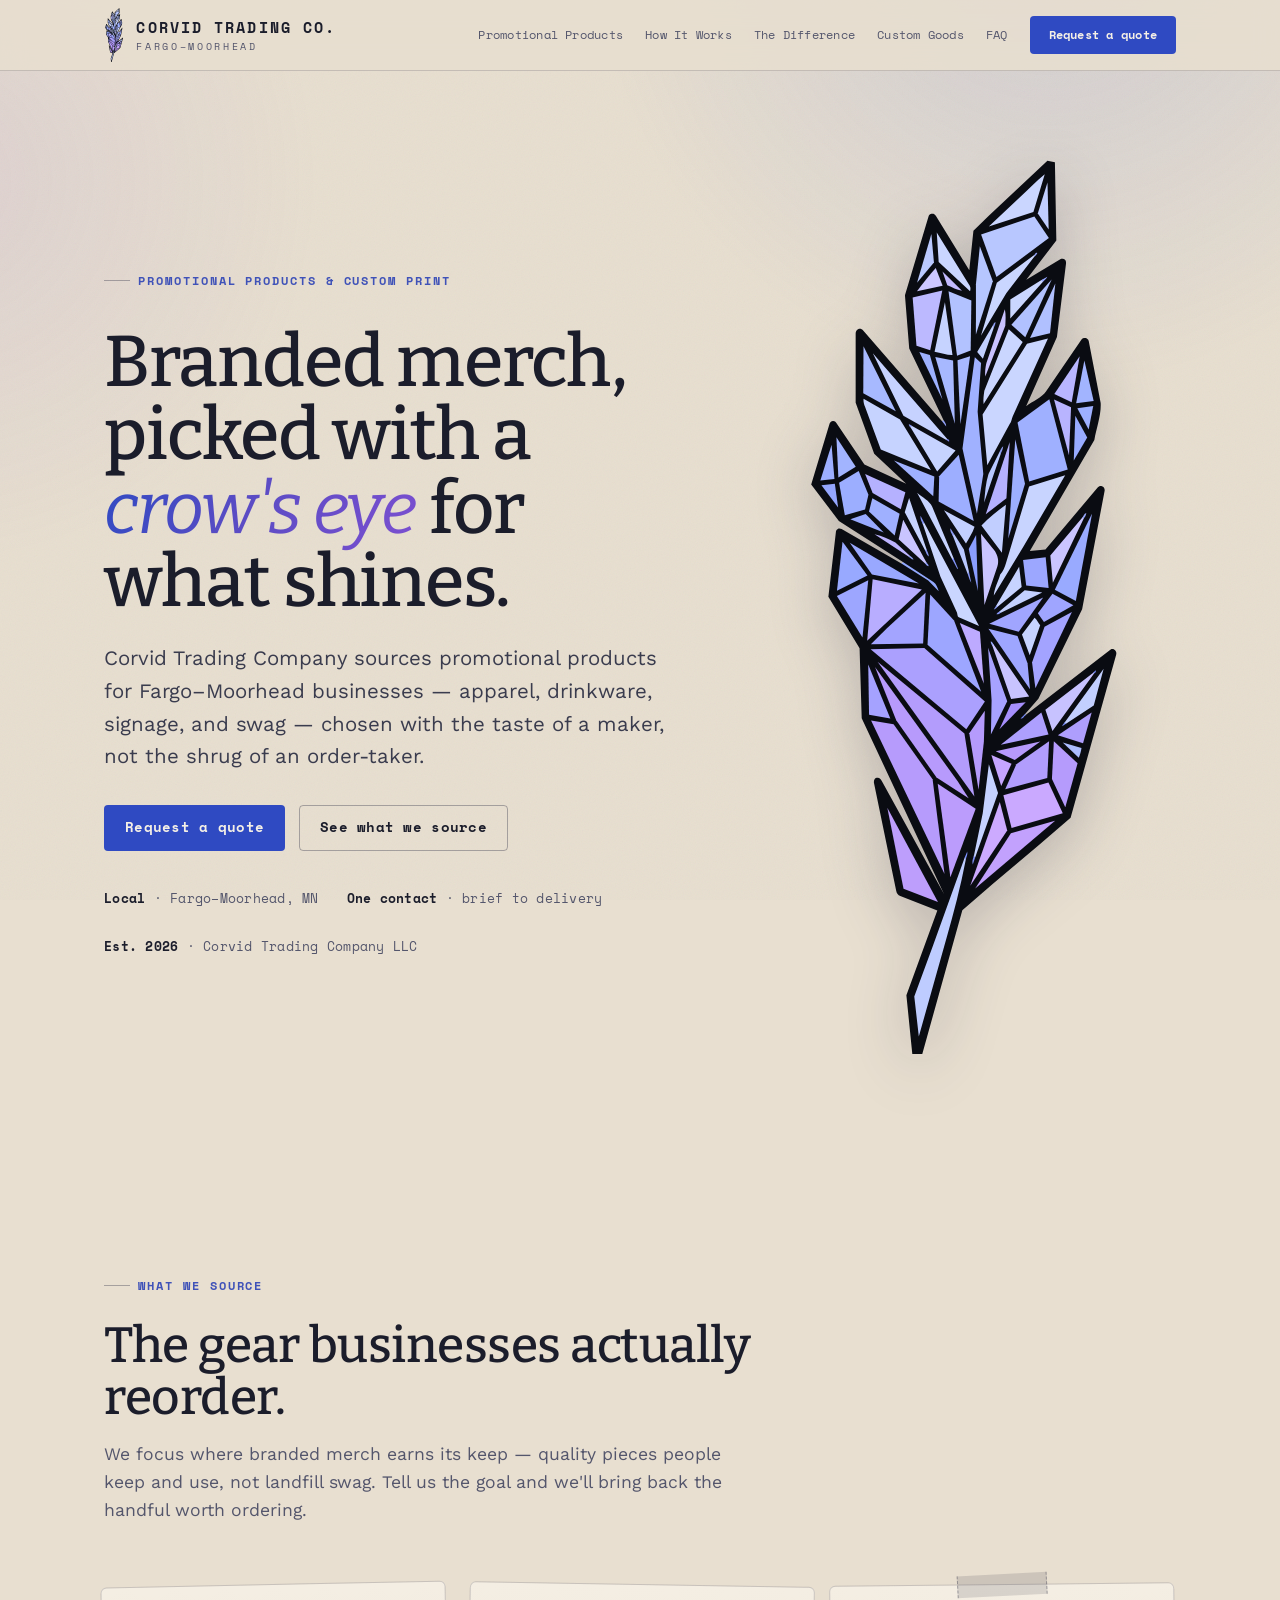
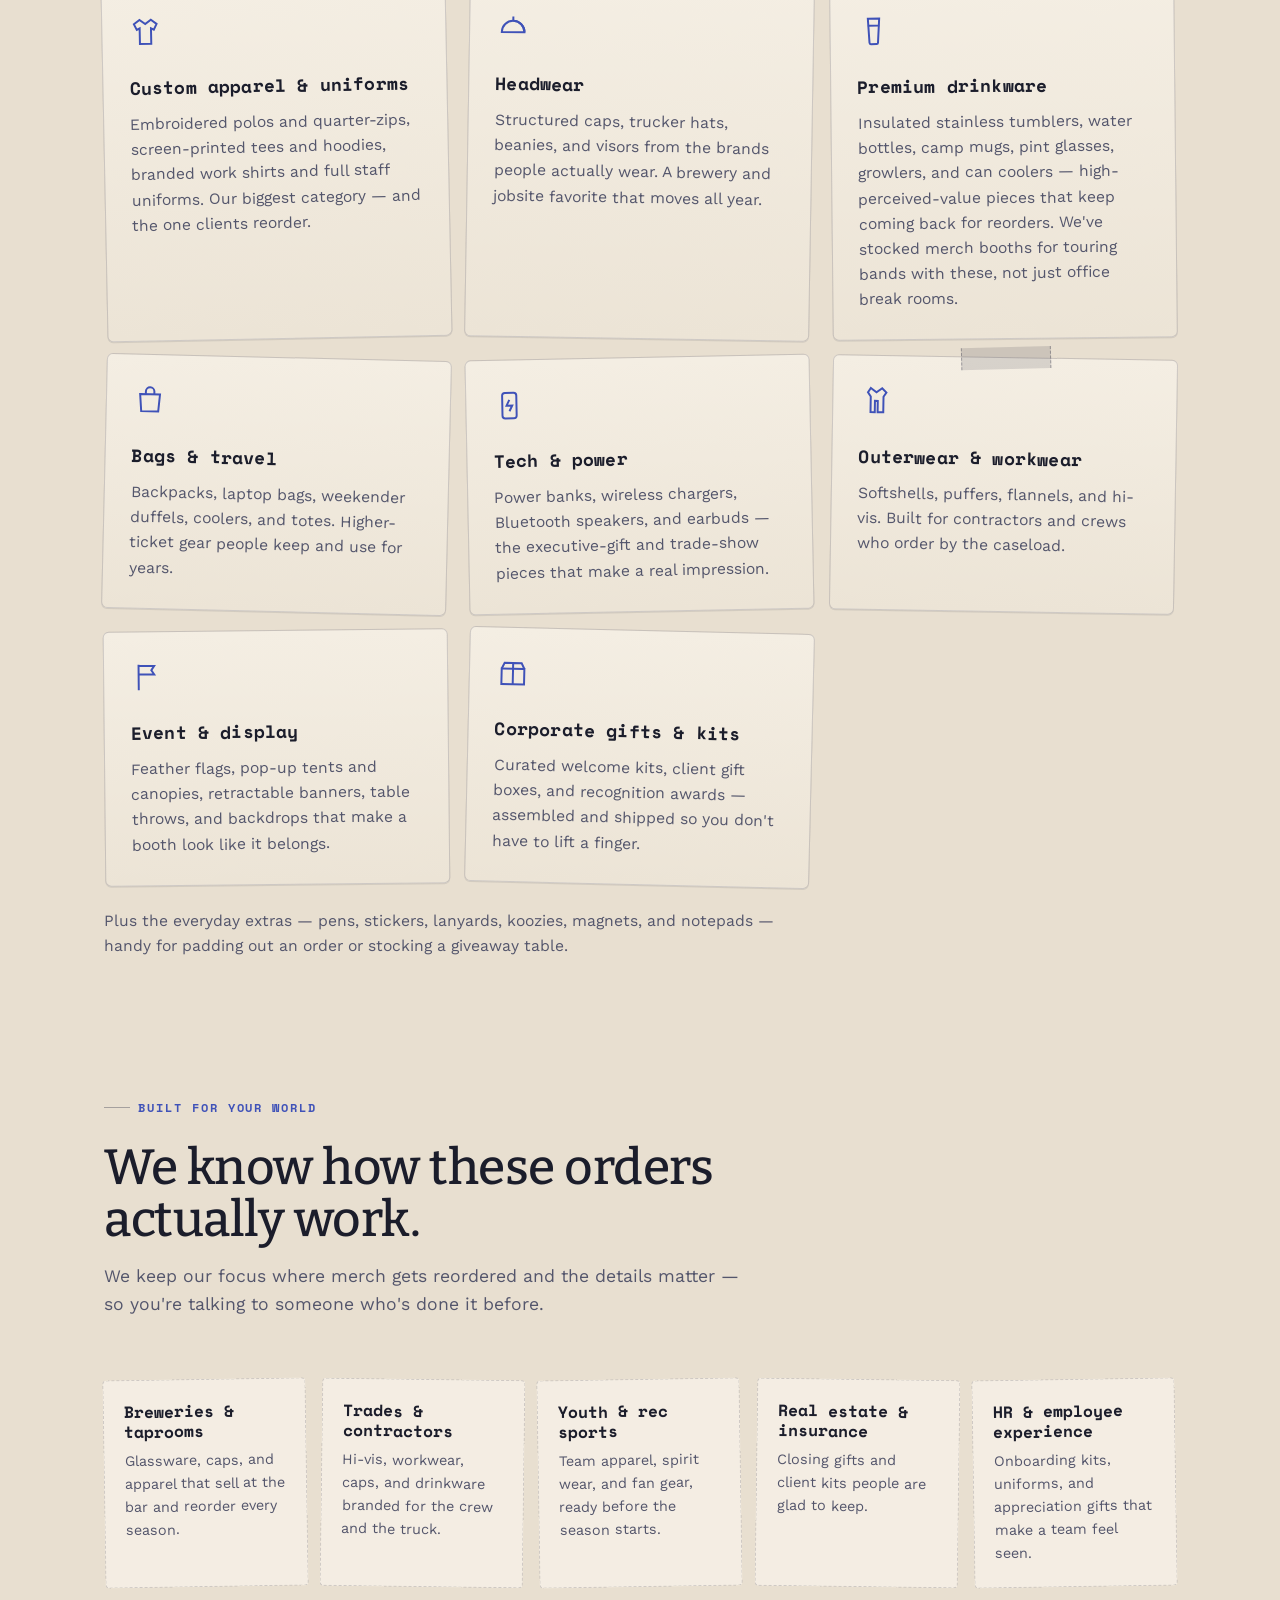
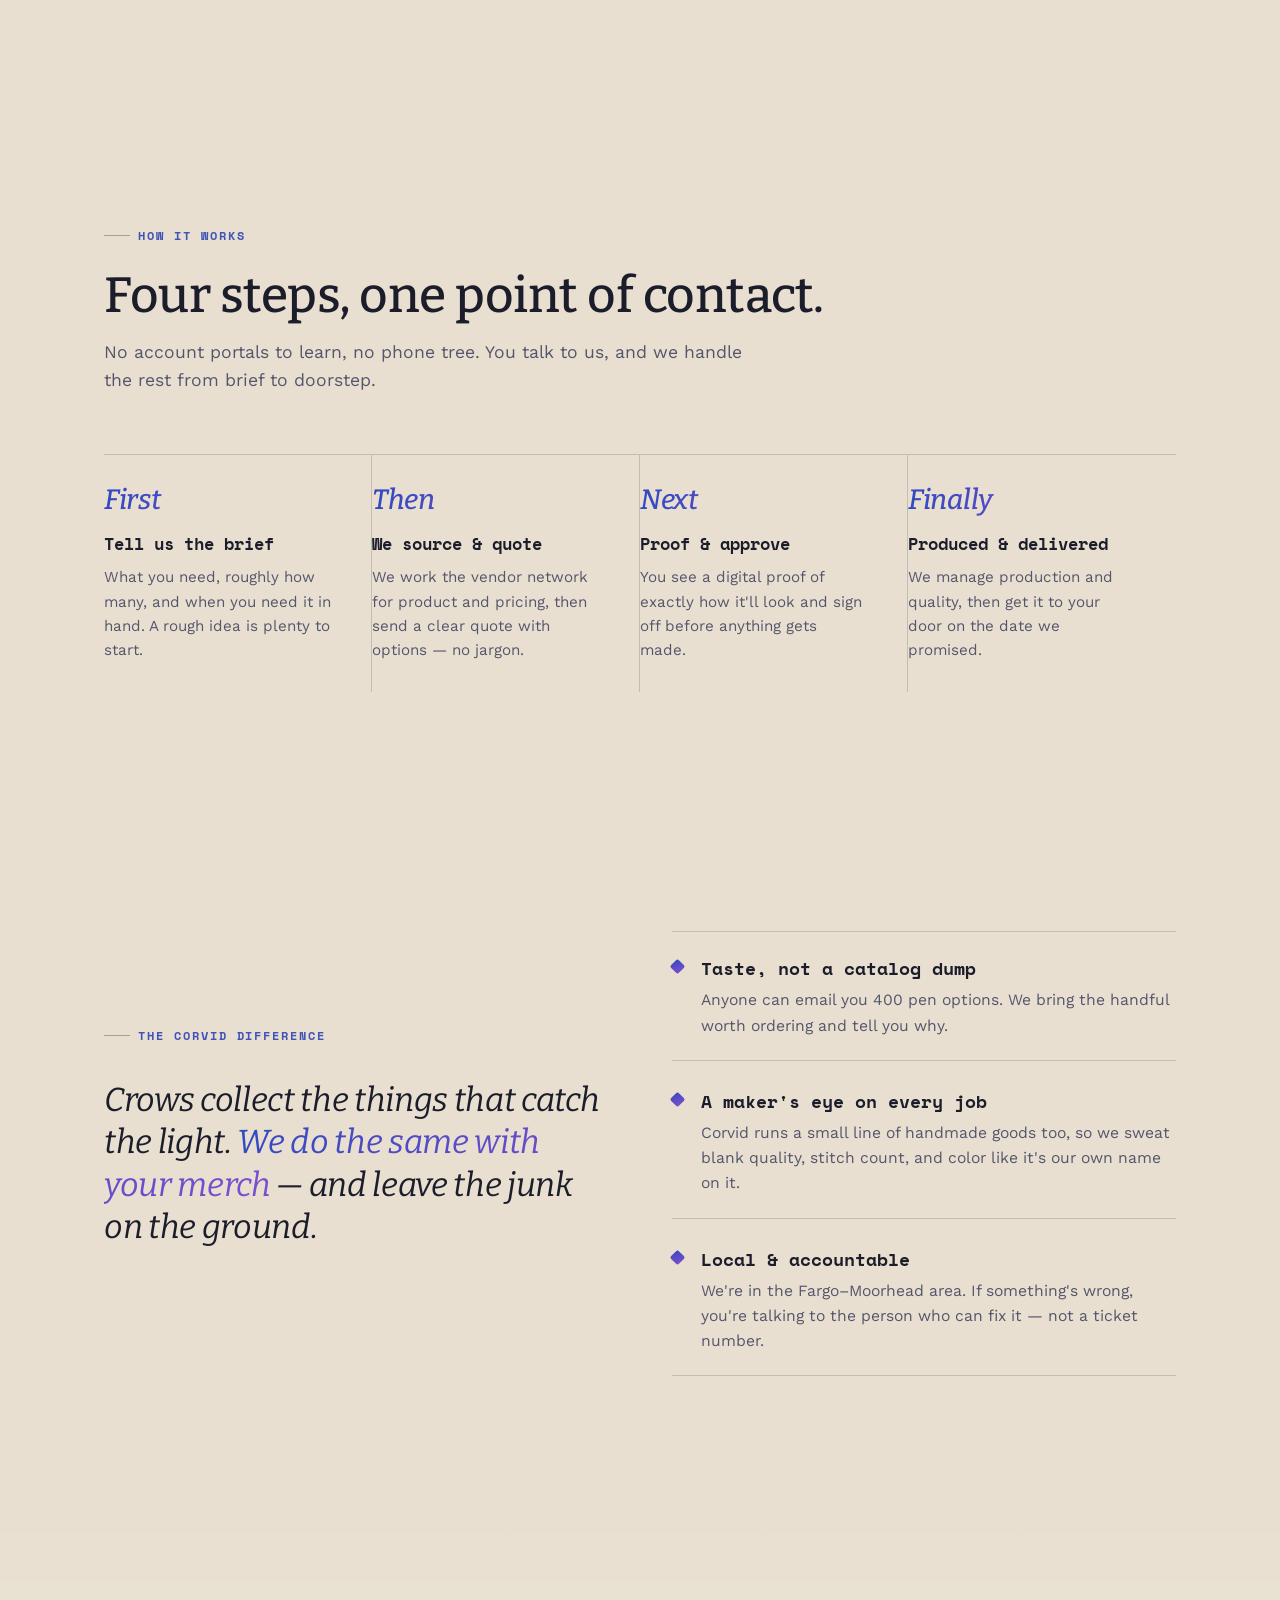
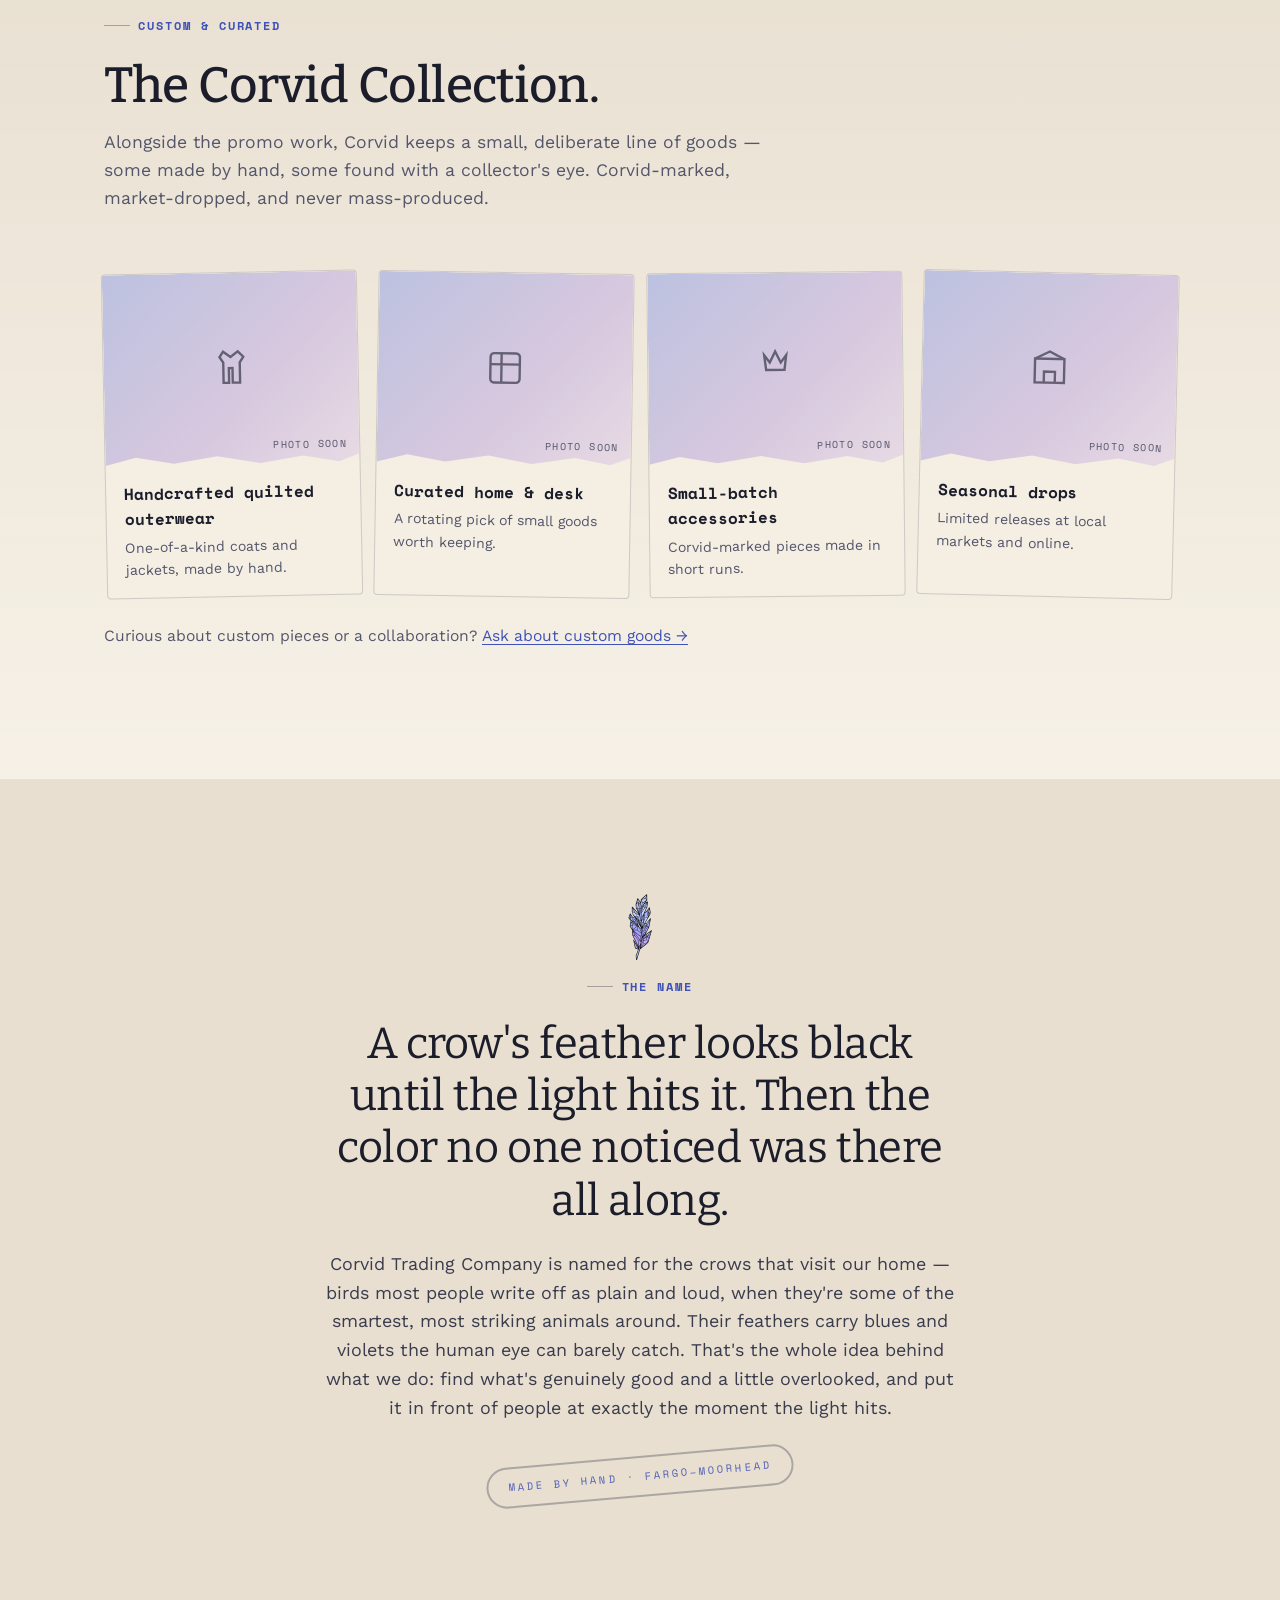
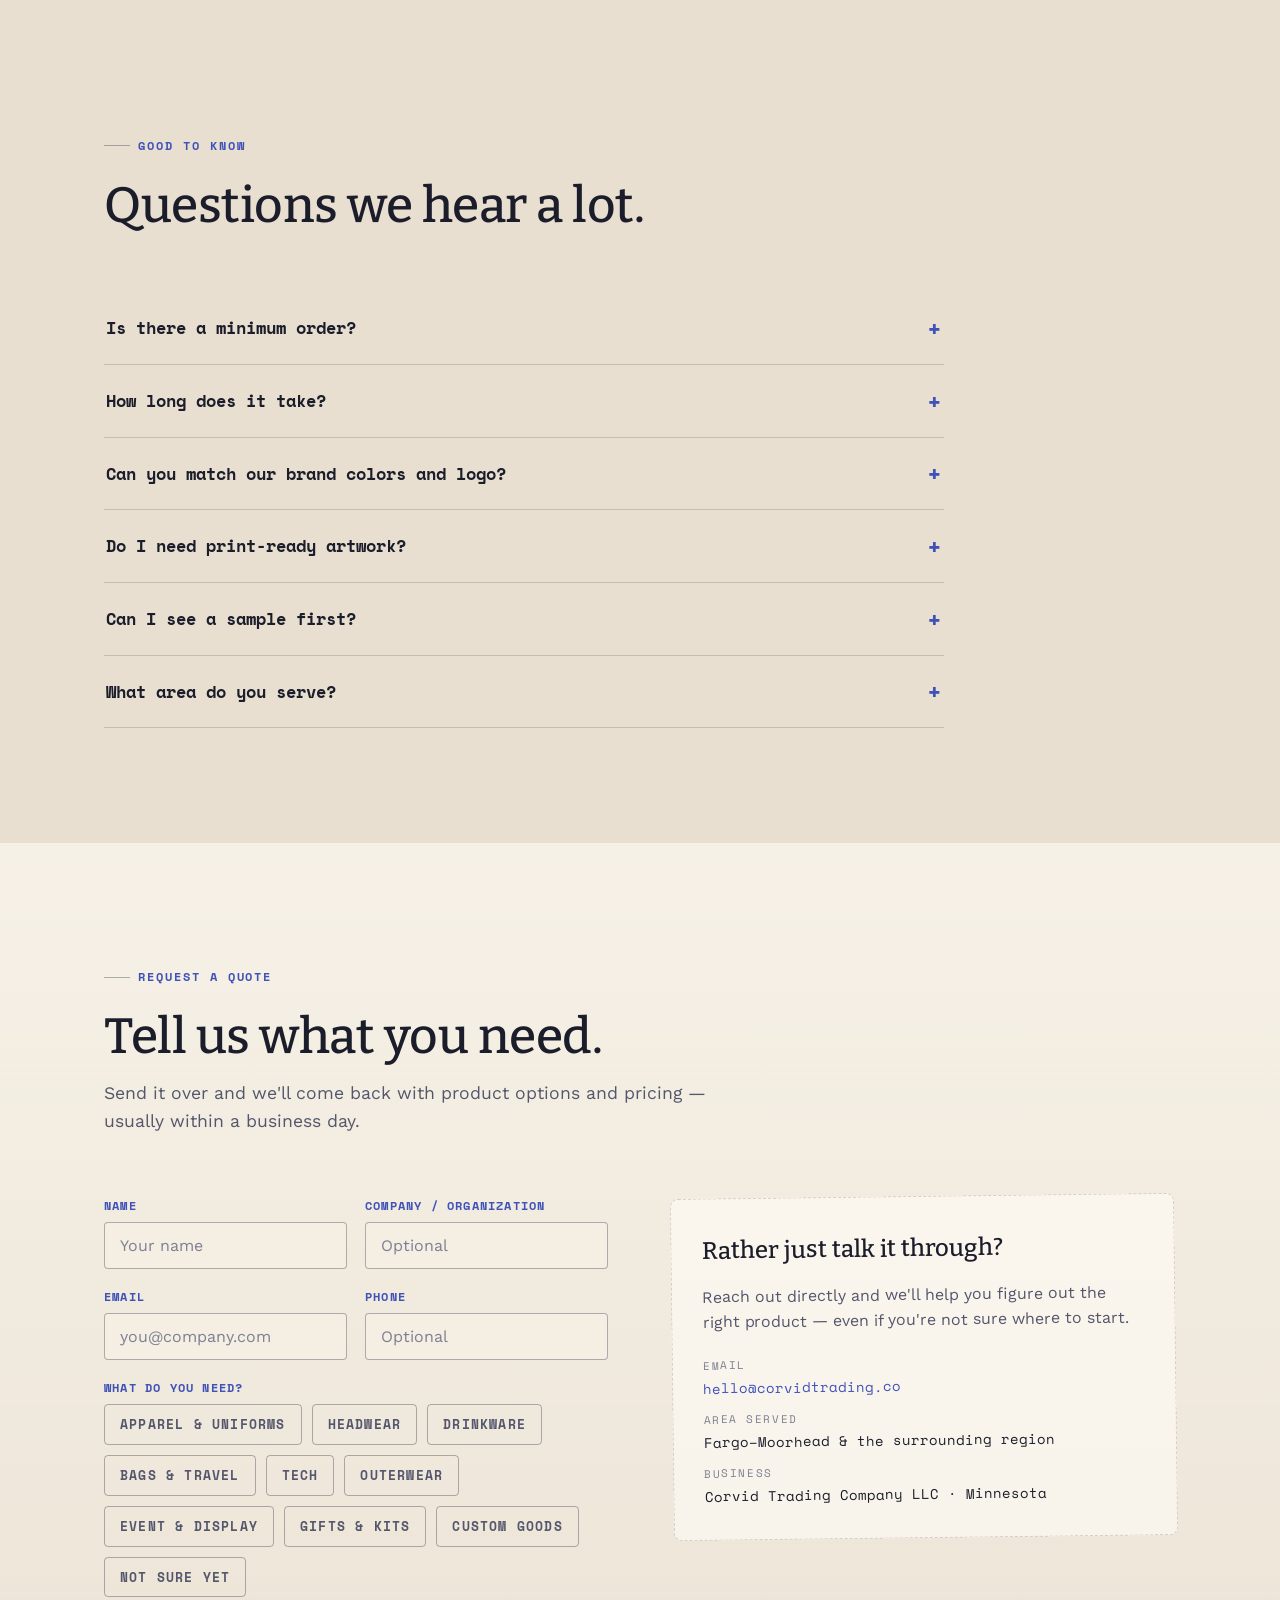
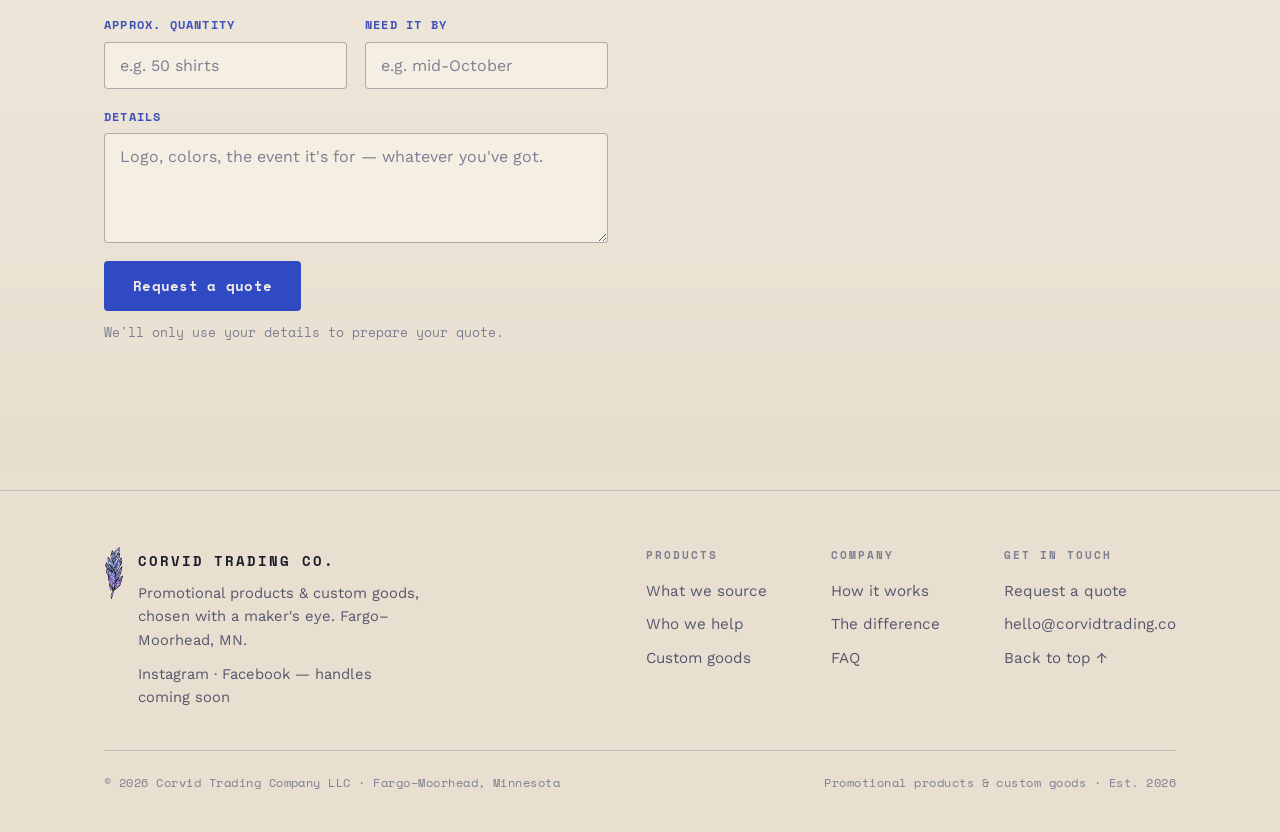
==== commit a766415e: "Promote Kraft & Cobalt to the real design; word the process steps Amanda chose Kraft & Cobalt from t" ====
--- a/index.html
+++ b/index.html
@@ -8,12 +8,10 @@
 <meta name="description" content="Corvid Trading Company sources promotional products for Fargo–Moorhead businesses — apparel, drinkware, signage, and swag — chosen with a maker's eye. Plus a small-batch line of curated corvid goods.">
 <link rel="preconnect" href="https://fonts.googleapis.com">
 <link rel="preconnect" href="https://fonts.gstatic.com" crossorigin>
-<link href="https://fonts.googleapis.com/css2?family=Fraunces:opsz,wght@9..144,400;9..144,500;9..144,600&family=Space+Grotesk:wght@400;500;600;700&family=Hanken+Grotesk:wght@400;500;600&display=swap" rel="stylesheet">
+<link href="https://fonts.googleapis.com/css2?family=Bitter:wght@400;500;600&family=Space+Mono:wght@400;700&family=Work+Sans:wght@400;500;600&display=swap" rel="stylesheet">
   <link rel="stylesheet" href="css/styles.css">
-  <link rel="stylesheet" href="css/themes.css"><!-- EXPERIMENTAL: alternate looks, see js/themes.js (?themes=1) -->
   <link rel="stylesheet" href="css/welcome.css"><!-- EXPERIMENTAL: see index.html #welcomeBanner comment for removal -->
   <link rel="stylesheet" href="css/edit-mode.css"><!-- EXPERIMENTAL: shared with the client idea boards, see boards/rojo.html -->
-  <script src="js/themes.js"></script><!-- EXPERIMENTAL: not deferred on purpose — sets the theme before first paint -->
 </head>
 <body>
 <a class="skip" href="#main">Skip to content</a>
@@ -322,10 +320,10 @@
       <p>No account portals to learn, no phone tree. You talk to us, and we handle the rest from brief to doorstep.</p>
     </div>
     <div class="steps">
-      <div class="step reveal"><div class="n">01</div><h3>Tell us the brief</h3><p>What you need, roughly how many, and when you need it in hand. A rough idea is plenty to start.</p></div>
-      <div class="step reveal"><div class="n">02</div><h3>We source &amp; quote</h3><p>We work the vendor network for product and pricing, then send a clear quote with options — no jargon.</p></div>
-      <div class="step reveal"><div class="n">03</div><h3>Proof &amp; approve</h3><p>You see a digital proof of exactly how it'll look and sign off before anything gets made.</p></div>
-      <div class="step reveal"><div class="n">04</div><h3>Produced &amp; delivered</h3><p>We manage production and quality, then get it to your door on the date we promised.</p></div>
+      <div class="step reveal"><div class="n">First</div><h3>Tell us the brief</h3><p>What you need, roughly how many, and when you need it in hand. A rough idea is plenty to start.</p></div>
+      <div class="step reveal"><div class="n">Then</div><h3>We source &amp; quote</h3><p>We work the vendor network for product and pricing, then send a clear quote with options — no jargon.</p></div>
+      <div class="step reveal"><div class="n">Next</div><h3>Proof &amp; approve</h3><p>You see a digital proof of exactly how it'll look and sign off before anything gets made.</p></div>
+      <div class="step reveal"><div class="n">Finally</div><h3>Produced &amp; delivered</h3><p>We manage production and quality, then get it to your door on the date we promised.</p></div>
     </div>
   </div>
 </section>
@@ -370,6 +368,7 @@
     <span class="eyebrow" style="justify-content:center">The name</span>
     <h2 style="margin-top:.5em">A crow's feather looks black until the light hits it. Then the color no one noticed was there all along.</h2>
     <p>Corvid Trading Company is named for the crows that visit our home — birds most people write off as plain and loud, when they're some of the smartest, most striking animals around. Their feathers carry blues and violets the human eye can barely catch. That's the whole idea behind what we do: find what's genuinely good and a little overlooked, and put it in front of people at exactly the moment the light hits.</p>
+    <div class="maker-stamp">Made by hand · Fargo–Moorhead</div>
   </div>
 </section>
 
--- a/css/styles.css
+++ b/css/styles.css
@@ -1,57 +1,64 @@
 :root{
-    --ink:#0a0c12; --ink-2:#111623; --ink-3:#0c1017;
-    --line:rgba(142,162,230,.14); --line-2:rgba(142,162,230,.28);
-    --cobalt:#3b5bd9; --blue:#4f74e0; --peri:#8ea2e6;
-    --violet:#8a63d4; --amethyst:#b48ce6; --indigo:#20264f;
-    --bone:#eceaf2; --muted:#9aa0b8; --muted-2:#727892;
-    --iri:linear-gradient(115deg,#3b5bd9 0%,#6a5cd6 45%,#b48ce6 100%);
-    --serif:"Fraunces",Georgia,serif;
-    --struct:"Space Grotesk",system-ui,sans-serif;
-    --body:"Hanken Grotesk",system-ui,sans-serif;
+    /* ---- KRAFT & COBALT — the chosen design ----
+       Warm kraft paper carrying the original iridescent blue→violet as the
+       ink. Promoted from the draft system; the picker and the alternates
+       are gone. Keep hardcoded colours/radii OUT of the rules below — add
+       a token here instead. */
+    --ink:#e8dfd0; --ink-2:#f4eee3; --ink-3:#ddd2c0;
+    --line:rgba(36,38,62,.18); --line-2:rgba(36,38,62,.34);
+    --cobalt:#3b5bd9; --blue:#4f74e0; --peri:#3f52b8;
+    --violet:#7b4fd0; --amethyst:#6b46c4; --indigo:#d6cfc0;
+    --bone:#1b1d2b; --muted:#54566c; --muted-2:#7d7f93;
+    --iri:linear-gradient(115deg,#2f4ac2 0%,#5a4cc4 45%,#7b4fd0 100%);
+    --serif:"Bitter",Georgia,serif;
+    --struct:"Space Mono",ui-monospace,monospace;
+    --body:"Work Sans",system-ui,sans-serif;
     --wrap:1200px; --pad:clamp(20px,5vw,72px);
 
-    /* ---- themeable surface / shape / texture tokens ----
-       Defaults below reproduce the original look exactly. css/themes.css
-       overrides these per theme — see js/themes.js and the theme picker
-       (?themes=1). Keep new hardcoded colors OUT of the rules below; add
-       a token here instead so every theme picks up the change. */
+    /* ---- surfaces ---- */
     --bg-field:
-      radial-gradient(60vw 60vw at 82% -8%, rgba(59,91,217,.16), transparent 60%),
-      radial-gradient(50vw 50vw at -5% 20%, rgba(138,99,212,.12), transparent 60%),
-      radial-gradient(55vw 45vw at 60% 108%, rgba(180,140,230,.08), transparent 60%);
-    --texture:none;
+      radial-gradient(60vw 60vw at 82% -8%, rgba(59,91,217,.14), transparent 60%),
+      radial-gradient(50vw 50vw at -5% 20%, rgba(138,99,212,.11), transparent 60%);
+    --texture:url("data:image/svg+xml,%3Csvg xmlns='http://www.w3.org/2000/svg'%3E%3Cfilter id='n'%3E%3CfeTurbulence type='fractalNoise' baseFrequency='.85' numOctaves='2'/%3E%3C/filter%3E%3Crect width='100%25' height='100%25' filter='url(%23n)' opacity='.06'/%3E%3C/svg%3E");
     --texture-blend:normal;
-    --nav-bg:rgba(10,12,18,.72);
+    --nav-bg:rgba(232,223,208,.88);
     --nav-blur:blur(12px);
-    --surface-card:linear-gradient(180deg,rgba(20,26,42,.7),rgba(12,16,25,.7));
-    --surface-soft:rgba(17,22,35,.4);
-    --surface-soft-2:rgba(20,26,42,.5);
+    --surface-card:linear-gradient(180deg,#f4eee3,#ece4d6);
+    --surface-soft:rgba(255,252,245,.5);
+    --surface-soft-2:rgba(255,252,245,.62);
     --surface-tint:rgba(59,91,217,.09);
-    --accent-soft:rgba(59,91,217,.16);
-    --accent-soft-2:rgba(142,162,230,.07);
-    --input-bg:var(--ink-2);
-    --input-focus-bg:#141a29;
-    --text-lede:#c7cbdd;
-    --text-story:#c2c7db;
-    --ph-gradient:linear-gradient(135deg,rgba(59,91,217,.35),rgba(138,99,212,.28) 60%,rgba(180,140,230,.22));
-    --shadow-btn:0 6px 22px -8px rgba(90,110,220,.7);
-    --shadow-btn-hover:0 12px 30px -8px rgba(120,110,230,.8);
-    --shadow-card:none;
-    --feather-glow:drop-shadow(0 30px 60px rgba(40,50,120,.4));
-    --on-accent:#0a0c12;
-    --btn-primary-bg:var(--iri);
-    --radius-btn:999px;
-    --radius-card:16px;
-    --radius-tile:14px;
-    --radius-lg:18px;
-    --radius-input:10px;
-    --radius-sm:8px;
+    --accent-soft:rgba(59,91,217,.13);
+    --accent-soft-2:rgba(59,91,217,.07);
+    --input-bg:#f4eee3;
+    --input-focus-bg:#fffdf7;
+    --text-lede:#3a3c4e;
+    --text-story:#3a3c4e;
+    --ph-gradient:linear-gradient(135deg,rgba(59,91,217,.3),rgba(123,79,208,.24) 60%,rgba(180,140,230,.2));
+    --tape:rgba(36,38,62,.14);
+
+    /* ---- depth ---- */
+    --shadow-btn:none;
+    --shadow-btn-hover:0 6px 14px -8px rgba(36,38,62,.5);
+    --shadow-card:0 1px 0 rgba(36,38,62,.1);
+    --feather-glow:drop-shadow(0 16px 30px rgba(36,38,62,.24));
+    --on-accent:#f4efe6;
+    --btn-primary-bg:#2f4ac2;
+
+    /* ---- shape: printed, not injection-moulded ---- */
+    --radius-btn:4px;
+    --radius-card:6px;
+    --radius-tile:4px;
+    --radius-lg:8px;
+    --radius-input:4px;
+    --radius-sm:3px;
     --border-w:1px;
-    --card-lift:-4px;
-    --nav-size:13.5px;
-    --nav-gap:34px;
+    --card-lift:-2px;
+
+    /* ---- type ---- */
+    --nav-size:11.5px;
+    --nav-gap:22px;
     --eyebrow-size:12px;
-    --eyebrow-tracking:.24em;
+    --eyebrow-tracking:.16em;
     --eyebrow-transform:uppercase;
     --eyebrow-rule:26px;
     --display-weight:500;
@@ -183,7 +190,13 @@
   .steps{display:grid; grid-template-columns:repeat(4,1fr); gap:0; border-top:var(--border-w) solid var(--line)}
   .step{padding:30px 26px 30px 0; border-right:var(--border-w) solid var(--line); position:relative}
   .step:last-child{border-right:none}
-  .step .n{font-family:var(--struct); font-weight:700; font-size:2.4rem; letter-spacing:-.02em; background:var(--iri); -webkit-background-clip:text; background-clip:text; color:transparent; line-height:1}
+  /* spoken ordinals, not 01/02/03 — the step should read like someone
+     talking you through it, not like a numbered ticket */
+  .step .n{
+    font-family:var(--serif); font-style:italic; font-weight:var(--display-weight);
+    font-size:1.75rem; line-height:1.1; letter-spacing:-.01em;
+    background:var(--iri); -webkit-background-clip:text; background-clip:text; color:transparent;
+  }
   .step h3{font-family:var(--struct); font-weight:600; font-size:1.08rem; margin-top:14px}
   .step p{color:var(--muted); font-size:.95rem; margin:.5em 0 0; padding-right:14px}
 
@@ -320,3 +333,37 @@
     .row{grid-template-columns:1fr}
     .hero-meta{gap:18px}
   }
+
+  /* ---------- HAND-MADE DETAIL ----------
+     Promoted from the draft system's "pronounced" level: tape, stitching,
+     deckled edges and slight tilts, so the page reads made rather than
+     generated. Tilts use the INDEPENDENT `rotate:` property because
+     `.reveal` owns `transform` and sets `transform:none` when it fires. */
+  .card{overflow:visible}
+  .card:nth-child(4n+1), .good:nth-child(4n+1){rotate:-1.15deg}
+  .card:nth-child(4n+2), .good:nth-child(4n+2){rotate:.95deg}
+  .card:nth-child(4n+3), .good:nth-child(4n+3){rotate:-.6deg}
+  .card:nth-child(4n+4), .good:nth-child(4n+4){rotate:1.35deg}
+  .vert:nth-child(odd){rotate:-.9deg}
+  .vert:nth-child(even){rotate:.75deg}
+  .form-aside{rotate:-.7deg}
+  .vert, .form-aside{border-style:dashed}
+  /* a strip of tape holding every third card down */
+  .card:nth-child(3n)::after{
+    content:""; position:absolute; top:-11px; left:50%; width:88px; height:22px;
+    translate:-50% 0; rotate:-2.4deg;
+    background:var(--tape); border-left:1px dashed var(--line-2); border-right:1px dashed var(--line-2);
+    pointer-events:none;
+  }
+  .good .ph{
+    clip-path:polygon(0 0,100% 0,100% 96%,92% 100%,78% 96.5%,61% 100%,44% 96%,27% 99.5%,12% 96%,0 100%);
+  }
+  .maker-stamp{
+    display:inline-block; margin-top:34px; padding:10px 20px;
+    font-family:var(--struct); font-size:10.5px; letter-spacing:.2em; text-transform:uppercase;
+    color:var(--peri); border:2px solid var(--line-2); border-radius:999px;
+    rotate:-5deg; opacity:.9;
+  }
+  @media (max-width:960px){
+    .card:nth-child(3n)::after{display:none}
+  }
